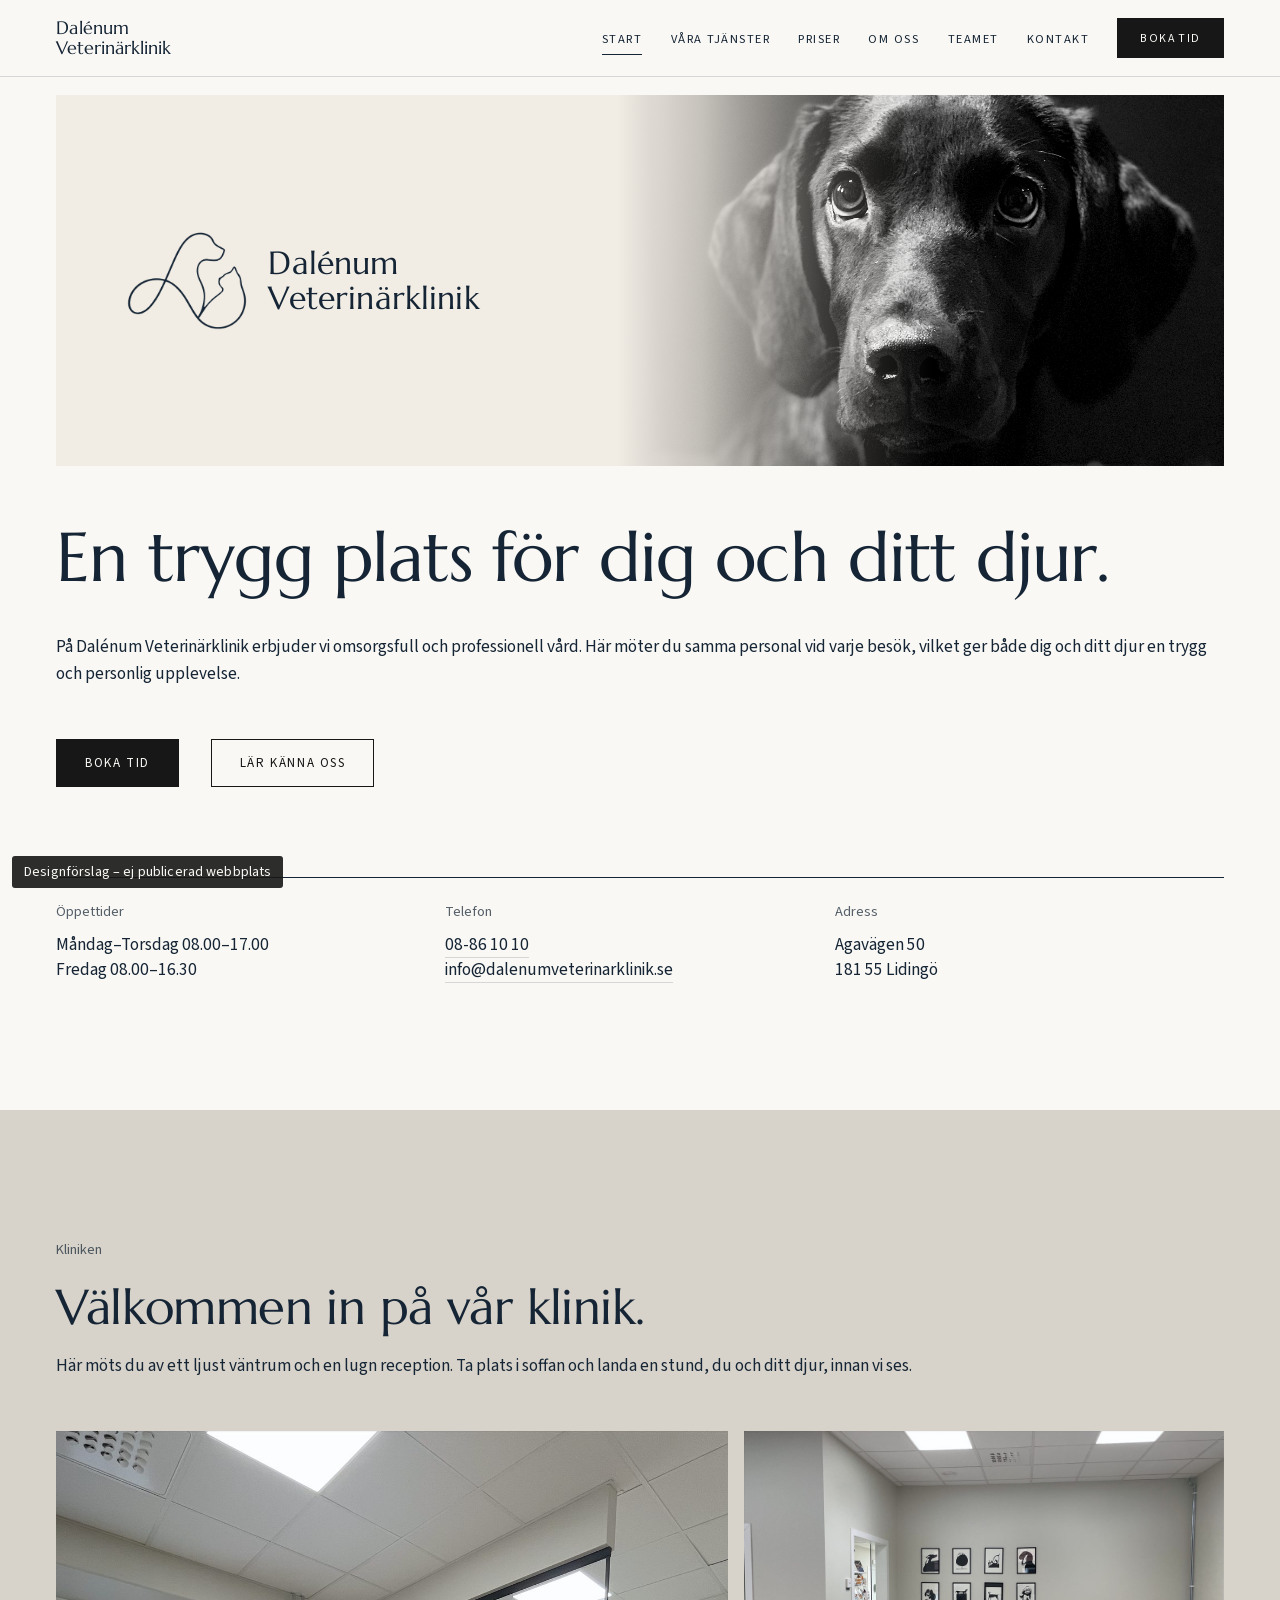
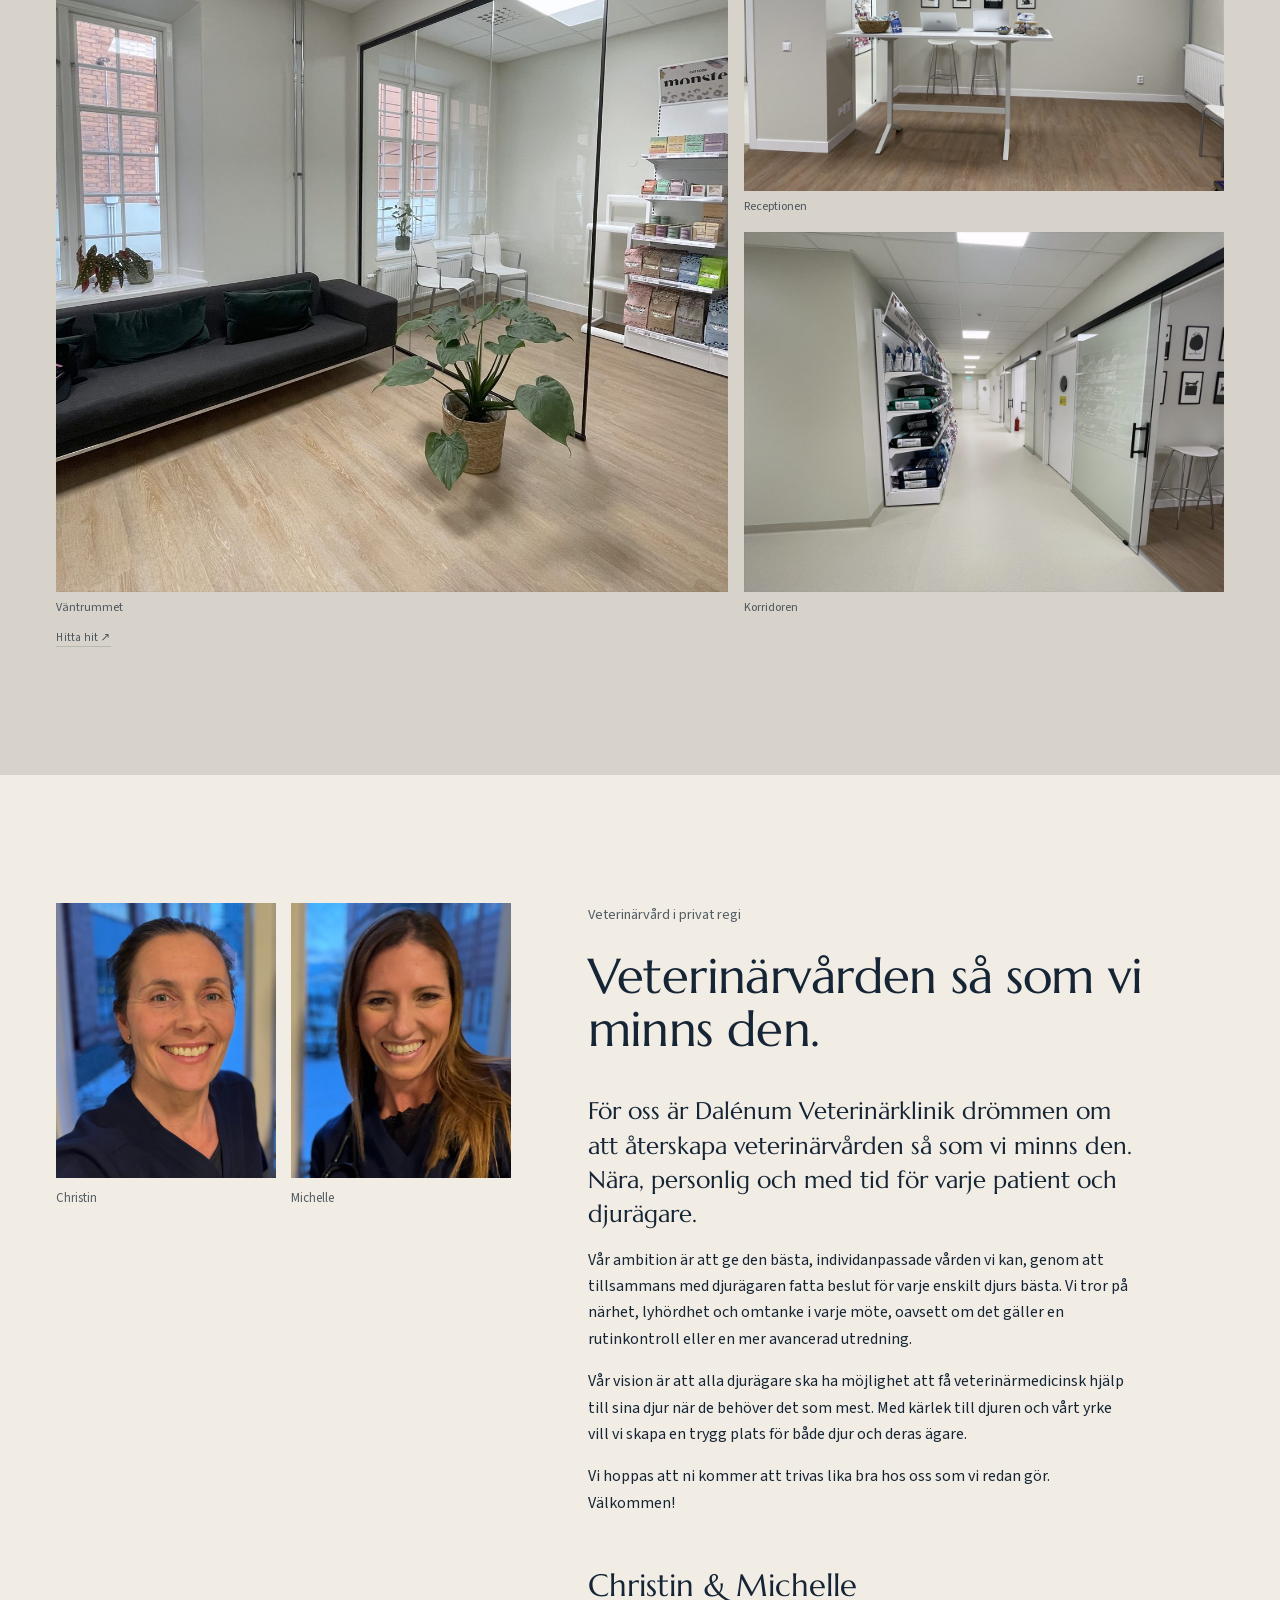
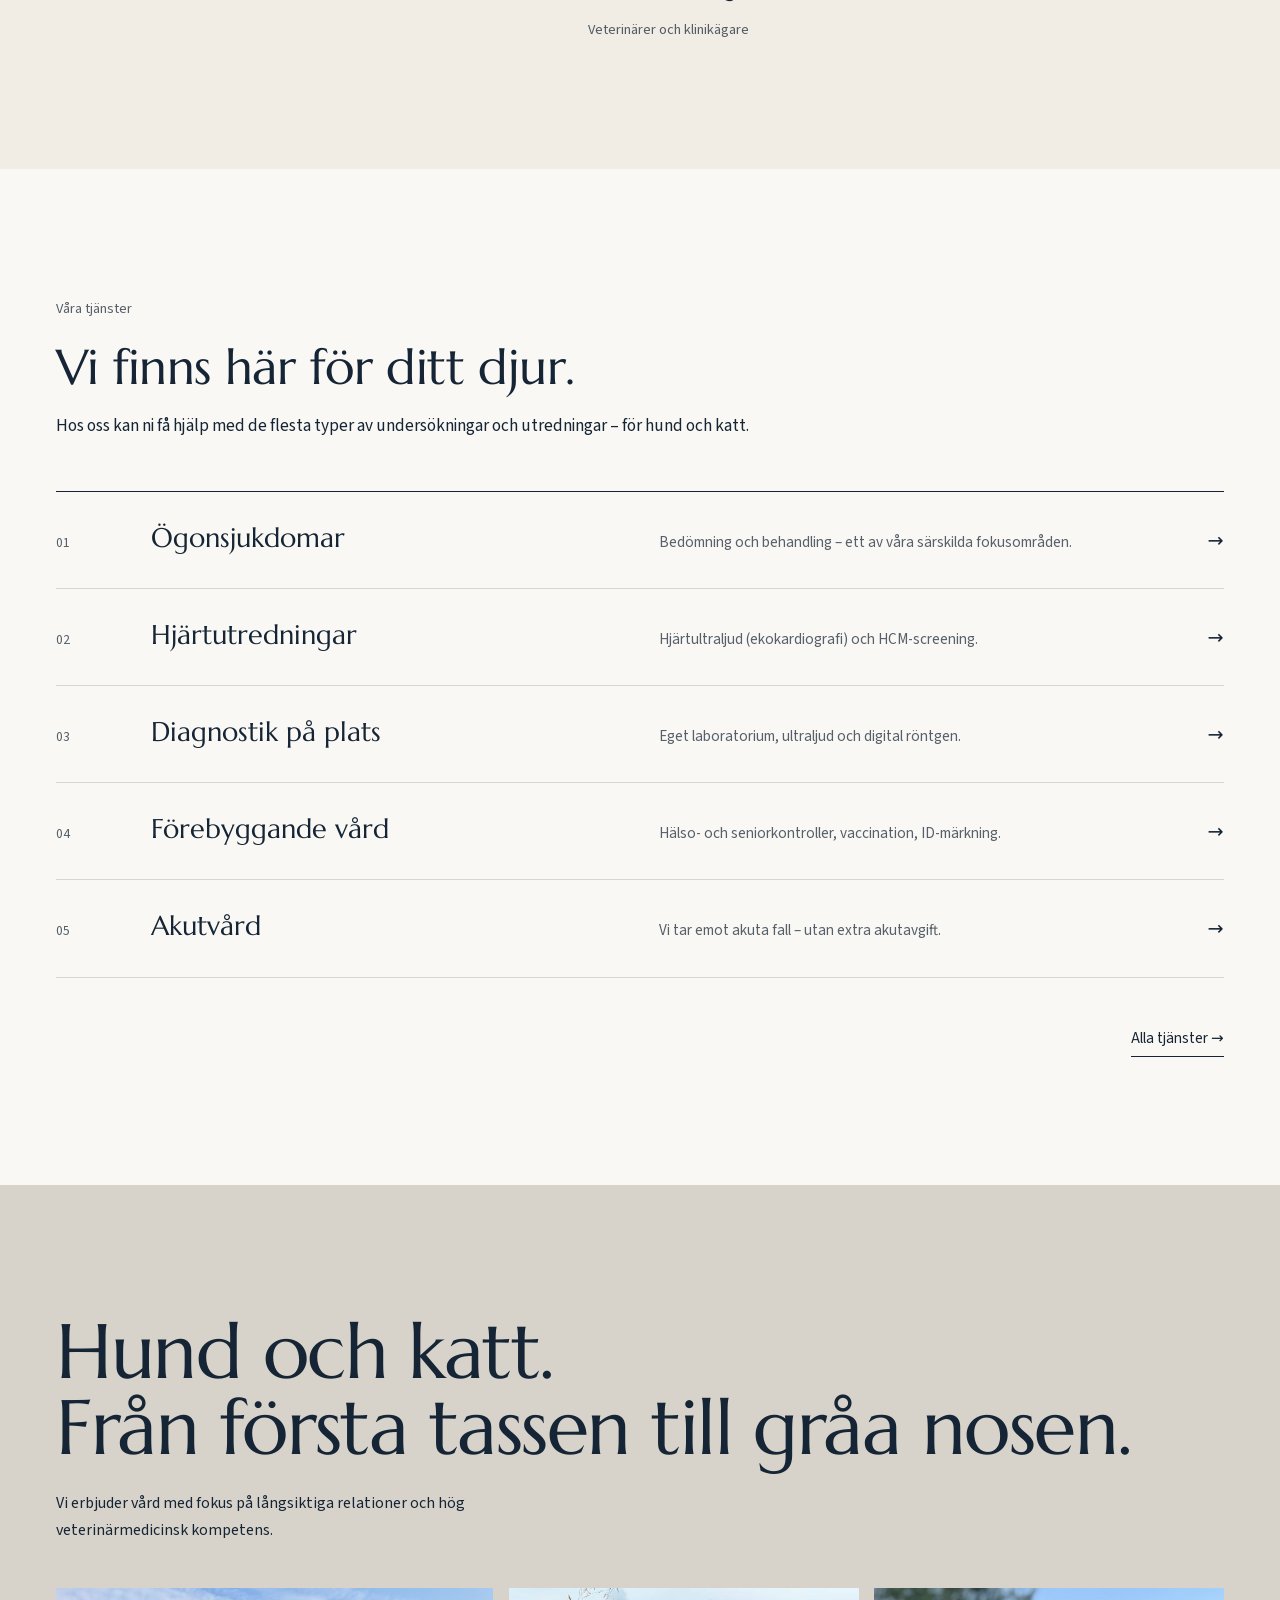
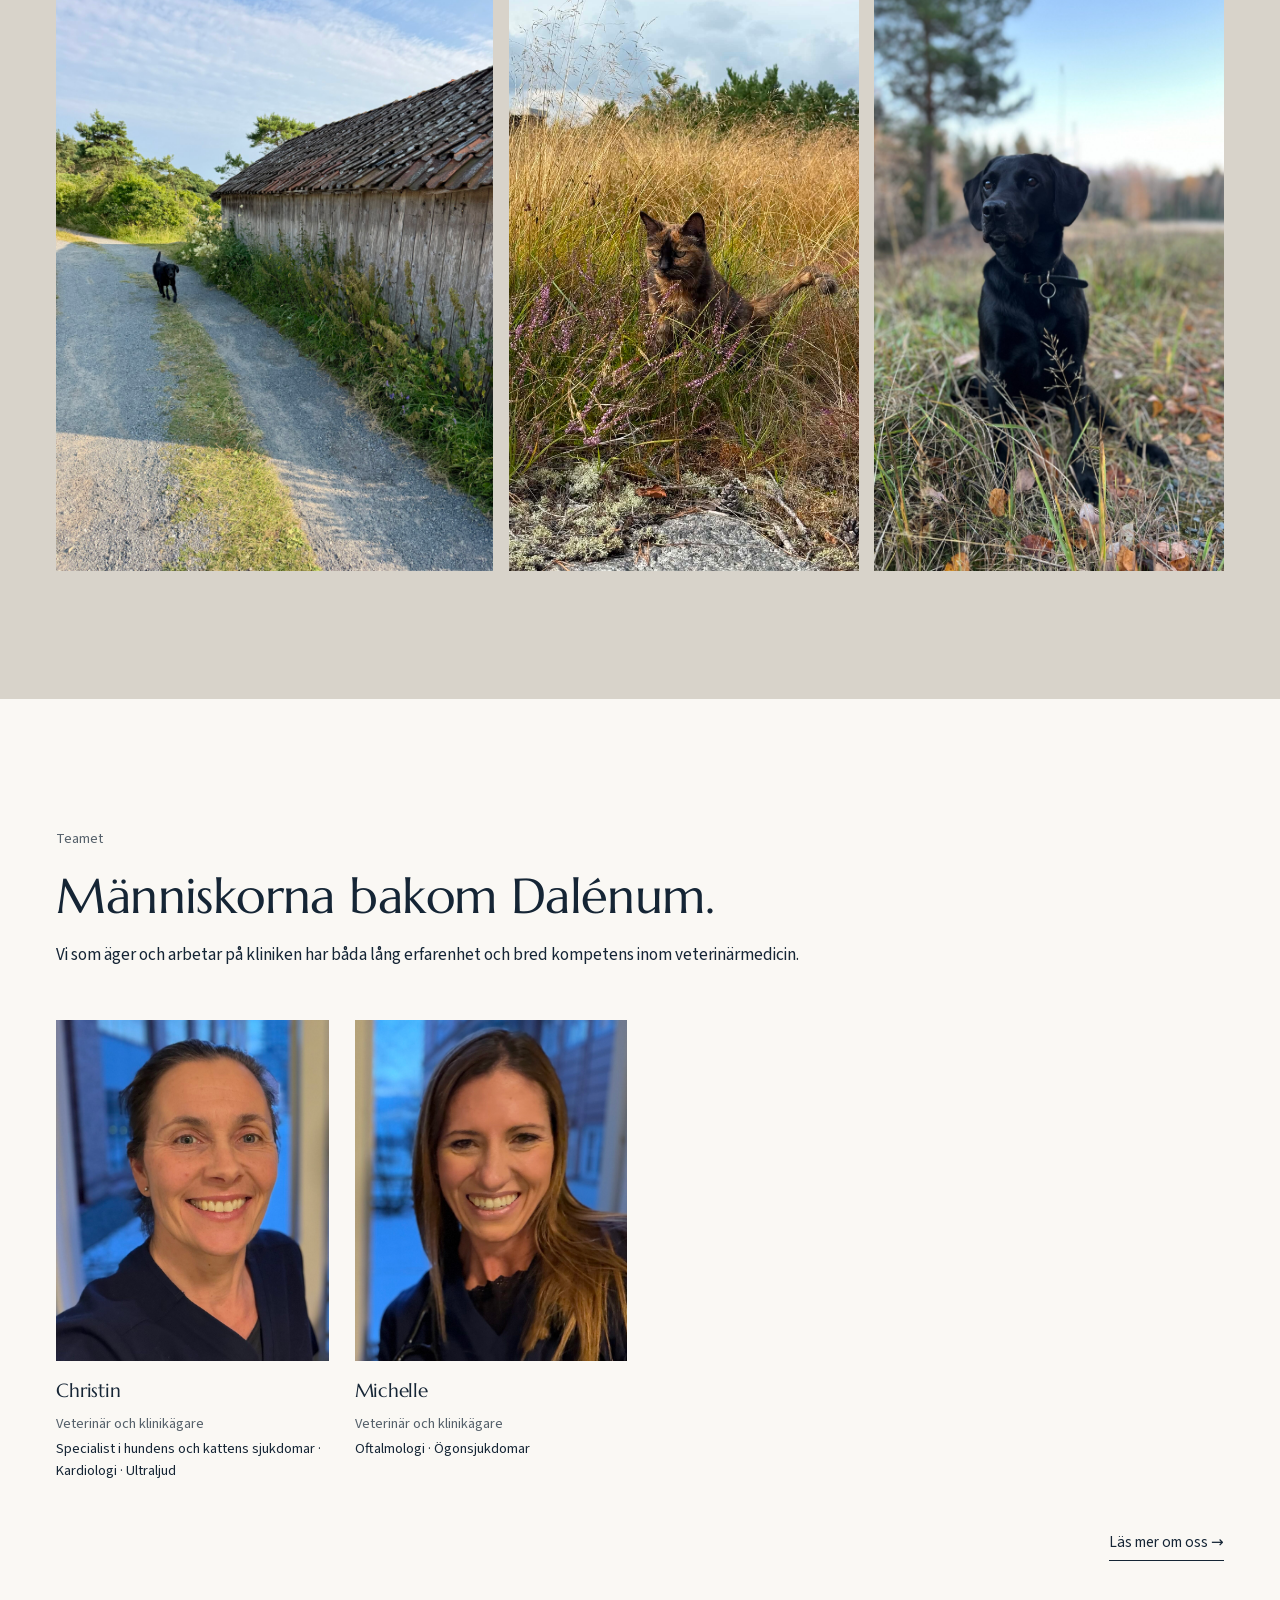
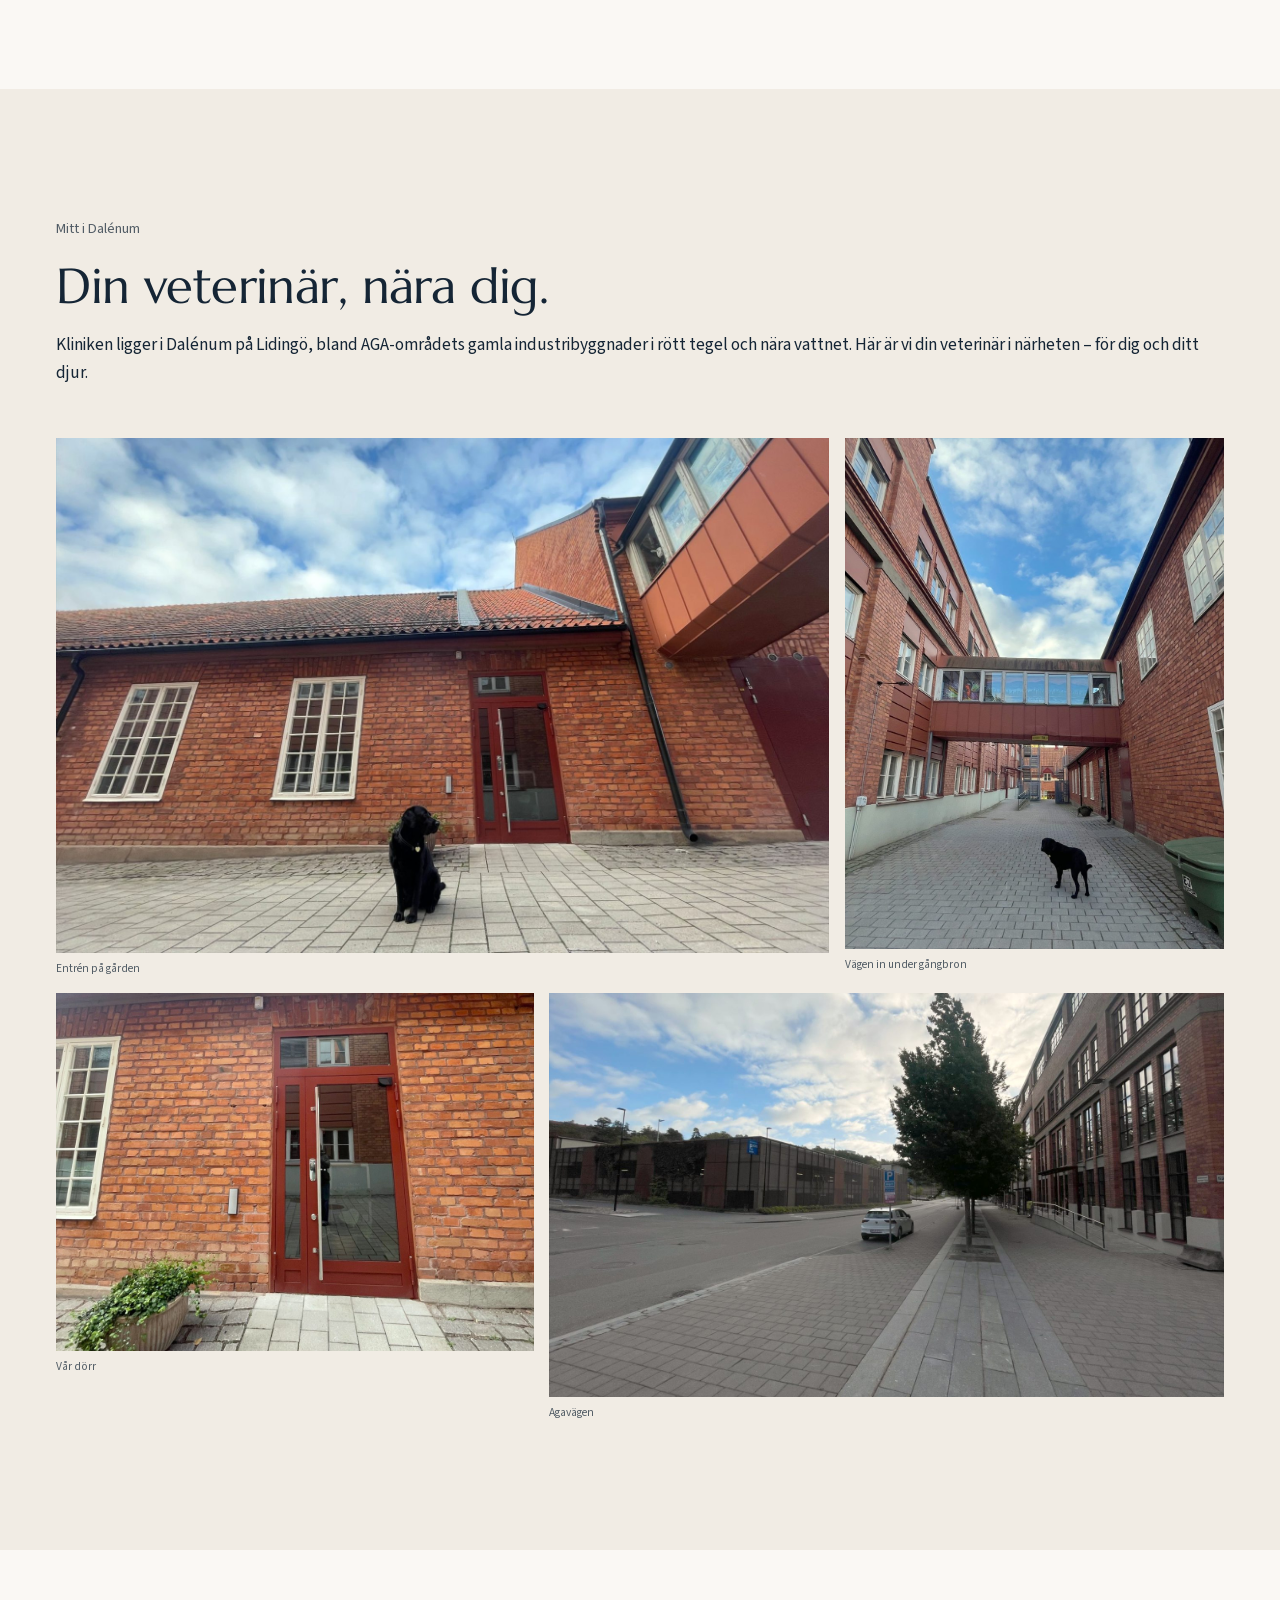
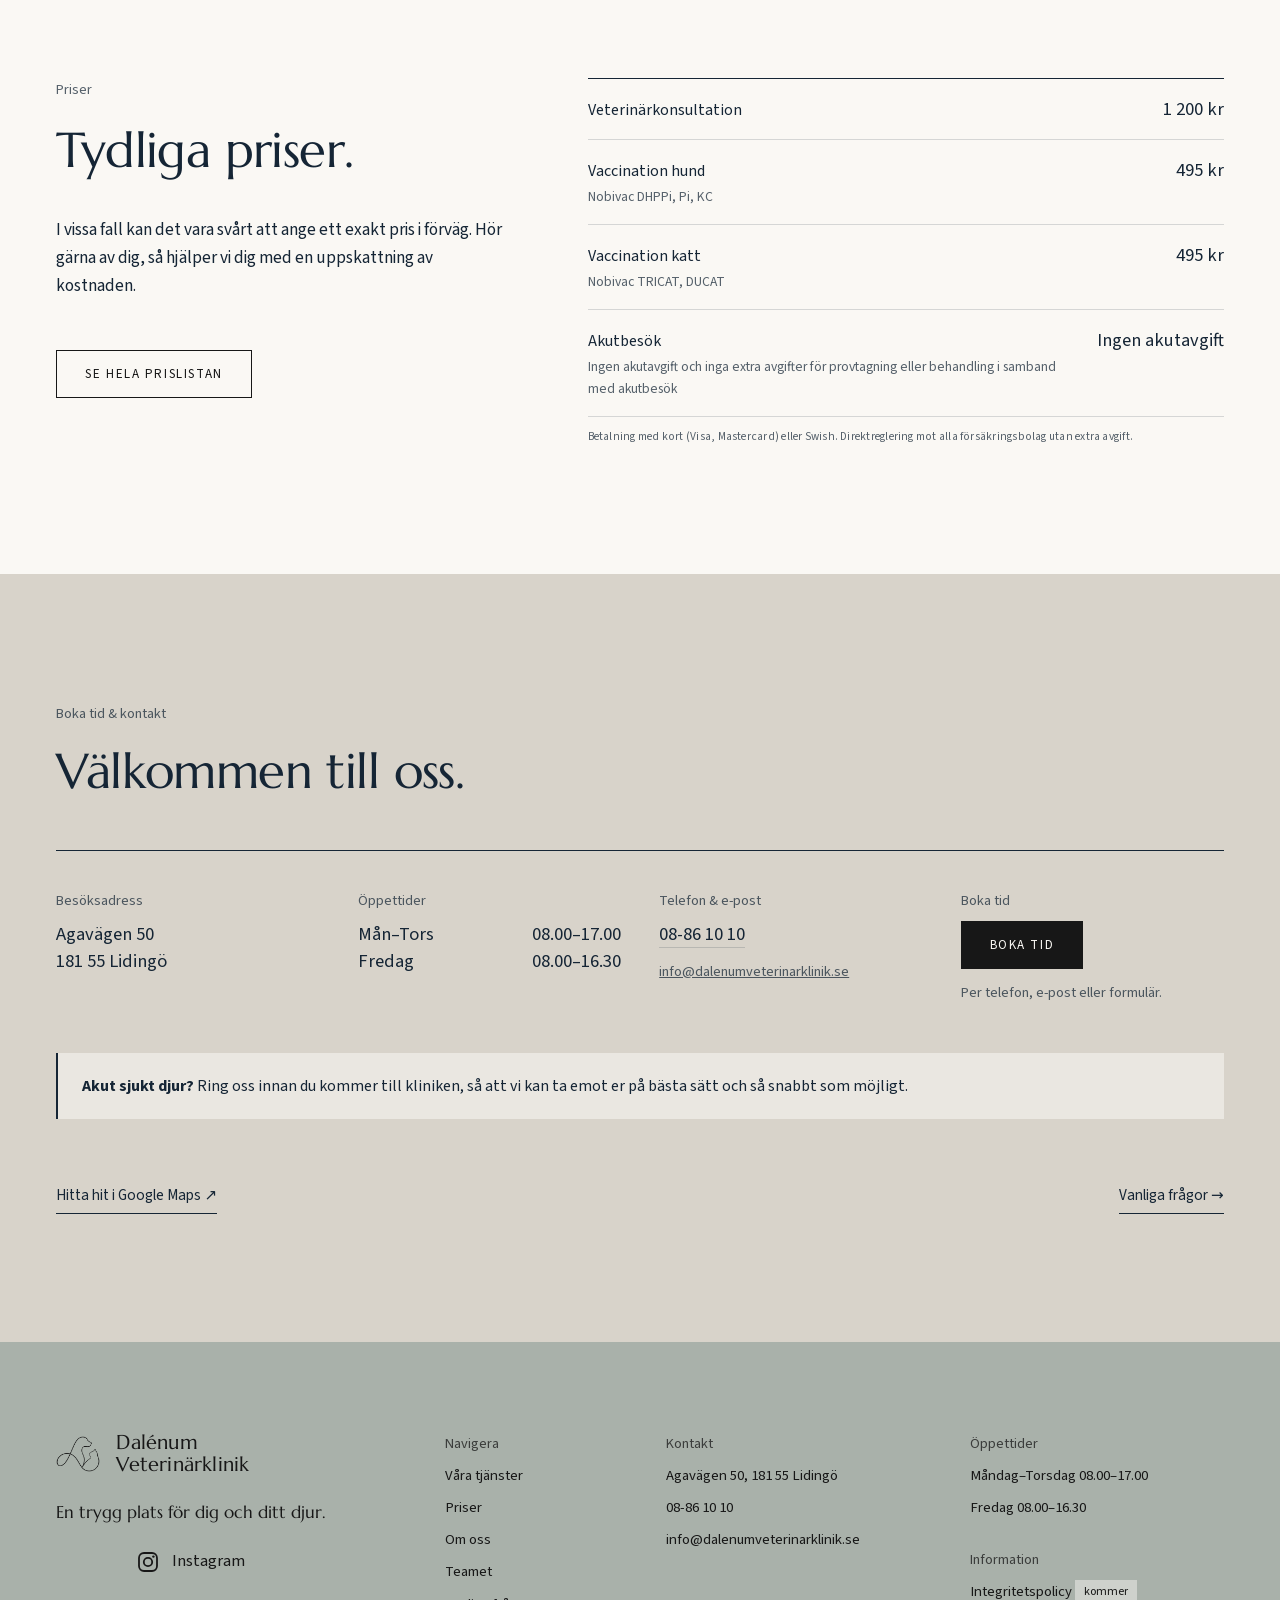
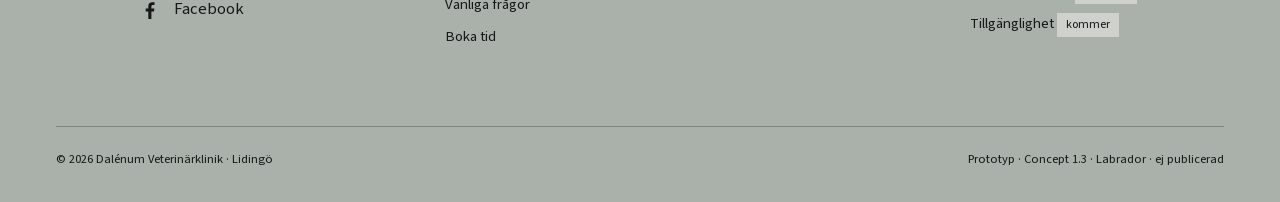
==== index.html @ ee797bd1 "Add files via upload" ====
<!doctype html>
<html lang="sv">
<head>
<meta charset="utf-8">
<meta name="viewport" content="width=device-width, initial-scale=1">
<title>Dalénum Veterinärklinik – Lidingö</title>
<meta name="description" content="Personlig veterinärvård för hund och katt i Dalénum på Lidingö. Samma personal vid varje besök. Boka tid på 08-86 10 10.">
<meta name="robots" content="noindex, nofollow">
<meta name="theme-color" content="#FAF8F4">
<link rel="icon" href="assets/bilder/webbplats/Deloverskrift-kopia.png">
<link rel="stylesheet" href="assets/css/dalenum-tokens.css">
<link rel="stylesheet" href="assets/css/site.css">
</head>
<body>
<style>
.dv-forslag{position:fixed;left:0;bottom:0;z-index:9999;margin:0 0 calc(12px + env(safe-area-inset-bottom,0px)) calc(12px + env(safe-area-inset-left,0px));padding:7px 12px;background:#171717;color:#FAF8F4;font:14px/1.3 'Source Sans 3','Segoe UI',system-ui,sans-serif;letter-spacing:.01em;border-radius:3px;opacity:.9;pointer-events:none}
a[data-forslag-av]{cursor:not-allowed}
</style>
<p class="dv-forslag" role="note">Designförslag – ej publicerad webbplats</p>
<script>
document.addEventListener('click',function(e){var a=e.target.closest&&e.target.closest('a[data-forslag-av]');if(a){e.preventDefault();}});
</script>
<a class="skip" href="#innehall">Hoppa till innehållet</a>

<header class="site-header">
  <div class="wrap">
    <a class="brandmark" href="index.html" aria-label="Dalénum Veterinärklinik – startsida"><b>Dalénum</b><small>Veterinärklinik</small></a>
    <nav class="nav" aria-label="Huvudmeny">
      <ul>
        <li><a href="index.html" aria-current="page">Start</a></li>
        <li><a href="tjanster.html">Våra tjänster</a></li>
        <li><a href="priser.html">Priser</a></li>
        <li><a href="om-oss.html">Om oss</a></li>
        <li><a href="team.html">Teamet</a></li>
        <li><a href="kontakt.html">Kontakt</a></li>
      </ul>
      <a class="btn" href="bokning.html">Boka tid</a>
    </nav>
    <div class="header-actions">
      <a class="btn" href="bokning.html">Boka tid</a>
      <button class="menu-toggle" type="button" aria-expanded="false" aria-controls="mobile-menu">Meny</button>
    </div>
  </div>
</header>
<div class="mobile-menu" id="mobile-menu" hidden>
  <ul>
    <li><a href="index.html" aria-current="page">Start</a></li>
    <li><a href="tjanster.html">Våra tjänster</a></li>
    <li><a href="priser.html">Priser</a></li>
    <li><a href="om-oss.html">Om oss</a></li>
    <li><a href="team.html">Teamet</a></li>
    <li><a href="kontakt.html">Kontakt &amp; hitta hit</a></li>
    <li><a href="faq.html">Vanliga frågor</a></li>
  </ul>
  <div>
    <a class="btn" href="bokning.html" style="width:100%">Boka tid</a>
    <p class="meta"><a href="#" data-forslag-av aria-disabled="true" title="Avstängt i designförslaget">08-86 10 10</a> · Agavägen 50, Lidingö</p>
  </div>
</div>

<main id="innehall">
  <section class="hero-lab" aria-label="Dalénum Veterinärklinik">
    <div class="hero-lab__frame">
      <div class="hero-lab__stage">
        <img class="hero-lab__dog" src="assets/bilder/webbplats/IMG_2534.jpeg" alt="Svartvitt porträtt av en svart labrador som tittar in i kameran" fetchpriority="high">
        <div class="hero-lab__logo lockup" role="img" aria-label="Dalénum Veterinärklinik">
          <img src="assets/logo/web/png/dalenum-symbol-tunn-midnight.png" alt="">
          <span class="wordmark">Dalénum<br>Veterinärklinik</span>
        </div>
      </div>
    </div>
  </section>


  <section class="section" aria-labelledby="valkommen">
    <div class="wrap">
      <div class="welcome-block">
        <p class="eyebrow welcome-label" hidden>Välkommen</p>
        <div>
          <h1 id="valkommen" class="h-xl">En trygg plats för dig och ditt djur.</h1>
          <p class="lead">På Dalénum Veterinärklinik erbjuder vi omsorgsfull och professionell vård. Här möter du samma personal vid varje besök, vilket ger både dig och ditt djur en trygg och personlig upplevelse.</p>
          <div class="actions">
            <a class="btn" href="bokning.html">Boka tid</a>
            <a class="btn btn--ghost" href="om-oss.html">Lär känna oss</a>
          </div>
        </div>
      </div>
      <div class="facts">
        <div><h3>Öppettider</h3><p>Måndag–Torsdag 08.00–17.00<br>Fredag 08.00–16.30</p></div>
        <div><h3>Telefon</h3><p><a href="#" data-forslag-av aria-disabled="true" title="Avstängt i designförslaget">08-86 10 10</a><br><a href="#" data-forslag-av aria-disabled="true" title="Avstängt i designförslaget">info@dalenumveterinarklinik.se</a></p></div>
        <div><h3>Adress</h3><p>Agavägen 50<br>181 55 Lidingö</p></div>
      </div>
    </div>
  </section>

  <section class="section section--stone facade-feature" aria-labelledby="kliniken">
    <div class="wrap">
      <div class="section-head">
        <p class="eyebrow">Kliniken</p>
        <div>
          <h2 id="kliniken" class="h-l">Välkommen in på vår klinik.</h2>
          <p class="lead">Här möts du av ett ljust väntrum och en lugn reception. Ta plats i soffan och landa en stund, du och ditt djur, innan vi ses.</p>
        </div>
      </div>
      <div class="clinic-grid">
        <figure class="c1"><img src="assets/bilder/klinik/webb-2026-10-27/innen-vantrum.jpg" alt="Väntrummet med svart soffa, en stor växt och spröjsade fönster mot gården" loading="lazy"><figcaption>Väntrummet</figcaption></figure>
        <figure class="c2"><img src="assets/bilder/klinik/webb-2026-10-27/innen-reception.jpg" alt="Receptionen med ett vitt högt bord och svartvita djurbilder på väggen" loading="lazy"><figcaption>Receptionen</figcaption></figure>
        <figure class="c3"><img src="assets/bilder/klinik/webb-2026-10-27/innen-korridor.jpg" alt="En ljus korridor med hyllor och glasdörrar" loading="lazy"><figcaption>Korridoren</figcaption></figure>
      </div>
      <p class="credit"><a href="https://www.google.com/maps/search/?api=1&amp;query=Agav%C3%A4gen%2050%2C%20181%2055%20Liding%C3%B6" target="_blank" rel="noopener">Hitta hit ↗</a></p>
    </div>
  </section>

  <section class="section section--sand greeting" aria-labelledby="halsning">
    <div class="wrap">
      <div class="duo">
        <figure><img src="assets/bilder/webbplats/IMG_0149-scaled-e1785272266177.jpg" alt="Christin, veterinär och klinikägare" loading="lazy"><figcaption>Christin</figcaption></figure>
        <figure><img src="assets/bilder/webbplats/IMG_0149-2-e1785272308948.jpg" alt="Michelle, veterinär och klinikägare" loading="lazy"><figcaption>Michelle</figcaption></figure>
      </div>
      <div>
        <p class="eyebrow">Veterinärvård i privat regi</p>
        <h2 id="halsning" class="h-l">Veterinärvården så som vi minns den.</h2>
        <div class="letter">
          <p>För oss är Dalénum Veterinärklinik drömmen om att återskapa veterinärvården så som vi minns den. Nära, personlig och med tid för varje patient och djurägare.</p>
          <p>Vår ambition är att ge den bästa, individanpassade vården vi kan, genom att tillsammans med djurägaren fatta beslut för varje enskilt djurs bästa. Vi tror på närhet, lyhördhet och omtanke i varje möte, oavsett om det gäller en rutinkontroll eller en mer avancerad utredning.</p>
          <p>Vår vision är att alla djurägare ska ha möjlighet att få veterinärmedicinsk hjälp till sina djur när de behöver det som mest. Med kärlek till djuren och vårt yrke vill vi skapa en trygg plats för både djur och deras ägare.</p>
          <p>Vi hoppas att ni kommer att trivas lika bra hos oss som vi redan gör. Välkommen!</p>
        </div>
        <p class="signature">Christin &amp; Michelle<small>Veterinärer och klinikägare</small></p>
      </div>
    </div>
  </section>

  <section class="section" aria-labelledby="tjanster">
    <div class="wrap">
      <div class="section-head">
        <p class="eyebrow">Våra tjänster</p>
        <div>
          <h2 id="tjanster" class="h-l">Vi finns här för ditt djur.</h2>
          <p class="lead">Hos oss kan ni få hjälp med de flesta typer av undersökningar och utredningar – för hund och katt.</p>
        </div>
      </div>
      <ul class="rows">
        <li><a href="tjanster.html#ogon"><span class="no">01</span><span class="name">Ögonsjukdomar</span><span class="desc">Bedömning och behandling – ett av våra särskilda fokusområden.</span><span class="arrow" aria-hidden="true">→</span></a></li>
        <li><a href="tjanster.html#hjarta"><span class="no">02</span><span class="name">Hjärtutredningar</span><span class="desc">Hjärtultraljud (ekokardiografi) och HCM-screening.</span><span class="arrow" aria-hidden="true">→</span></a></li>
        <li><a href="tjanster.html#diagnostik"><span class="no">03</span><span class="name">Diagnostik på plats</span><span class="desc">Eget laboratorium, ultraljud och digital röntgen.</span><span class="arrow" aria-hidden="true">→</span></a></li>
        <li><a href="tjanster.html#forebyggande"><span class="no">04</span><span class="name">Förebyggande vård</span><span class="desc">Hälso- och seniorkontroller, vaccination, ID-märkning.</span><span class="arrow" aria-hidden="true">→</span></a></li>
        <li><a href="tjanster.html#akut"><span class="no">05</span><span class="name">Akutvård</span><span class="desc">Vi tar emot akuta fall – utan extra akutavgift.</span><span class="arrow" aria-hidden="true">→</span></a></li>
      </ul>
      <div class="more"><a class="link-arrow" href="tjanster.html">Alla tjänster →</a></div>
    </div>
  </section>

  <section class="section section--stone animals" aria-labelledby="alla-djur">
    <div class="wrap">
      <div class="head">
        <h2 id="alla-djur">Hund och katt.<br>Från första tassen till gråa nosen.</h2>
        <p>Vi erbjuder vård med fokus på långsiktiga relationer och hög veterinärmedicinsk kompetens.</p>
      </div>
      <div class="trio">
        <figure><img src="assets/bilder/webbplats/IMG_3251-scaled.jpeg" alt="En svart hund på en grusväg längs en gammal lada" loading="lazy"></figure>
        <figure><img src="assets/bilder/webbplats/att.UYw_gelO2ar46iF5zitufKT533vKkXaqHV68guQbzTs.jpg" alt="En sköldpaddsfärgad katt i högt sommargräs" loading="lazy"></figure>
        <figure><img src="assets/bilder/webbplats/IMG_4651-scaled.jpeg" alt="En svart labrador ligger i gr&auml;set i en skogsgl&auml;nta" loading="lazy"></figure>
      </div>
    </div>
  </section>

  <section class="section" aria-labelledby="teamet">
    <div class="wrap">
      <div class="section-head">
        <p class="eyebrow">Teamet</p>
        <div>
          <h2 id="teamet" class="h-l">Människorna bakom Dalénum.</h2>
          <p class="lead">Vi som äger och arbetar på kliniken har båda lång erfarenhet och bred kompetens inom veterinärmedicin.</p>
        </div>
      </div>
      <div class="people people--small">
        <figure class="person">
          <img src="assets/bilder/webbplats/IMG_0149-scaled-e1785272266177.jpg" alt="Porträtt av Christin" loading="lazy">
          <h3>Christin</h3>
          <p class="role">Veterinär och klinikägare</p>
          <p class="tags">Specialist i hundens och kattens sjukdomar · Kardiologi · Ultraljud</p>
        </figure>
        <figure class="person">
          <img src="assets/bilder/webbplats/IMG_0149-2-e1785272308948.jpg" alt="Porträtt av Michelle" loading="lazy">
          <h3>Michelle</h3>
          <p class="role">Veterinär och klinikägare</p>
          <p class="tags">Oftalmologi · Ögonsjukdomar</p>
        </figure>
      </div>
      <div class="more"><a class="link-arrow" href="team.html">Läs mer om oss →</a></div>
    </div>
  </section>

  <section class="section section--sand" aria-labelledby="omgivning">
    <div class="wrap">
      <div class="section-head">
        <p class="eyebrow">Mitt i Dalénum</p>
        <div>
          <h2 id="omgivning" class="h-l">Din veterinär, nära dig.</h2>
          <p class="lead">Kliniken ligger i Dalénum på Lidingö, bland AGA-områdets gamla industribyggnader i rött tegel och nära vattnet. Här är vi din veterinär i närheten – för dig och ditt djur.</p>
        </div>
      </div>
      <div class="mosaic">
        <figure class="m1"><img src="assets/bilder/klinik/webb-2026-10-27/ute-entre-gard.jpg" alt="Klinikens entré i det röda tegelhuset på gården, en svart labrador sitter framför" loading="lazy"><figcaption>Entrén på gården</figcaption></figure>
        <figure class="m2"><img src="assets/bilder/klinik/webb-2026-10-27/ute-passage.jpg" alt="Gången mellan de röda tegelhusen under gångbron, med en svart labrador" loading="lazy"><figcaption>Vägen in under gångbron</figcaption></figure>
        <figure class="m3"><img src="assets/bilder/klinik/webb-2026-10-27/ute-dorr.jpg" alt="Klinikens röda glasdörr i tegelväggen med en växt i kruka" loading="lazy"><figcaption>Vår dörr</figcaption></figure>
        <figure class="m4"><img src="assets/bilder/klinik/webb-2026-10-27/ute-agavagen.jpg" alt="Agavägen med AGA-områdets röda tegelbyggnader och ett träd längs trottoaren" loading="lazy"><figcaption>Agavägen</figcaption></figure>
      </div>
    </div>
  </section>

  <section class="section price-teaser" aria-labelledby="priser">
    <div class="wrap">
      <div>
        <p class="eyebrow">Priser</p>
        <h2 id="priser" class="h-l" style="margin-top:24px">Tydliga priser.</h2>
        <p class="lead">I vissa fall kan det vara svårt att ange ett exakt pris i förväg. Hör gärna av dig, så hjälper vi dig med en uppskattning av kostnaden.</p>
        <div class="actions"><a class="btn btn--ghost" href="priser.html">Se hela prislistan</a></div>
      </div>
      <div>
        <ul class="price-list">
          <li><span class="item">Veterinärkonsultation</span><span class="price">1&nbsp;200 kr</span></li>
          <li><span class="item">Vaccination hund<small>Nobivac DHPPi, Pi, KC</small></span><span class="price">495 kr</span></li>
          <li><span class="item">Vaccination katt<small>Nobivac TRICAT, DUCAT</small></span><span class="price">495 kr</span></li>
          <li><span class="item">Akutbesök<small>Ingen akutavgift och inga extra avgifter för provtagning eller behandling i samband med akutbesök</small></span><span class="price">Ingen akutavgift</span></li>
        </ul>
        <p class="credit">Betalning med kort (Visa, Mastercard) eller Swish. Direktreglering mot alla försäkringsbolag utan extra avgift.</p>
      </div>
    </div>
  </section>

  <section class="section section--stone" id="kontakt" aria-labelledby="besok">
    <div class="wrap">
      <div class="section-head">
        <p class="eyebrow">Boka tid &amp; kontakt</p>
        <h2 id="besok" class="h-l">Välkommen till oss.</h2>
      </div>
      <div class="contact-grid">
        <div><h3>Besöksadress</h3><p class="val">Agavägen 50<br>181 55 Lidingö</p></div>
        <div><h3>Öppettider</h3><ul class="hours val"><li><span>Mån–Tors</span><span>08.00–17.00</span></li><li><span>Fredag</span><span>08.00–16.30</span></li></ul></div>
        <div><h3>Telefon &amp; e-post</h3><p class="val"><a href="#" data-forslag-av aria-disabled="true" title="Avstängt i designförslaget">08-86 10 10</a></p><p class="small"><a href="#" data-forslag-av aria-disabled="true" title="Avstängt i designförslaget">info@dalenumveterinarklinik.se</a></p></div>
        <div><h3>Boka tid</h3><a class="btn" href="bokning.html">Boka tid</a><p class="small">Per telefon, e-post eller formulär.</p></div>
      </div>
      <p class="emergency"><strong>Akut sjukt djur?</strong> Ring oss innan du kommer till kliniken, så att vi kan ta emot er på bästa sätt och så snabbt som möjligt.</p>
      <div class="contact-foot">
        <a class="link-arrow" href="https://www.google.com/maps/search/?api=1&amp;query=Agav%C3%A4gen%2050%2C%20181%2055%20Liding%C3%B6" target="_blank" rel="noopener">Hitta hit i Google Maps ↗</a>
        <a class="link-arrow" href="faq.html">Vanliga frågor →</a>
      </div>
    </div>
  </section>

</main>

<footer class="site-footer">
  <div class="wrap">
    <div class="footer-top">
      <div>
        <div class="footer-brand">
          <img src="assets/logo/web/png/dalenum-symbol-tunn-charcoal.png" alt="" width="40">
          <div><b>Dalénum</b><small>Veterinärklinik</small></div>
        </div>
        <div class="footer-claim-block">
        <p class="footer-claim">En trygg plats för dig och ditt djur.</p>
        <ul class="social-list">
          <li><a class="social" href="https://www.instagram.com/dalenumveterinarklinik/" target="_blank" rel="noopener"><svg aria-hidden="true" viewBox="0 0 24 24" width="24" height="24"><rect x="3" y="3" width="18" height="18" rx="5" fill="none" stroke="currentColor" stroke-width="1.8"/><circle cx="12" cy="12" r="4.2" fill="none" stroke="currentColor" stroke-width="1.8"/><circle cx="17.4" cy="6.6" r="1.2" fill="currentColor"/></svg>Instagram</a></li>
          <li><a class="social" href="https://www.facebook.com/p/Dal%C3%A9num-Veterin%C3%A4rklinik-61583738001344/" target="_blank" rel="noopener"><svg aria-hidden="true" viewBox="0 0 24 24" width="24" height="24"><path fill="currentColor" d="M13.4 21v-7.6h2.6l.4-3h-3V8.5c0-.9.3-1.5 1.5-1.5h1.6V4.3c-.3 0-1.2-.1-2.3-.1-2.3 0-3.9 1.4-3.9 4v2.2H7.7v3h2.6V21h3.1z"/></svg>Facebook</a></li>
        </ul>
        </div>
      </div>
      <div>
        <h3>Navigera</h3>
        <ul>
          <li><a href="tjanster.html">Våra tjänster</a></li>
          <li><a href="priser.html">Priser</a></li>
          <li><a href="om-oss.html">Om oss</a></li>
          <li><a href="team.html">Teamet</a></li>
          <li><a href="faq.html">Vanliga frågor</a></li>
          <li><a href="bokning.html">Boka tid</a></li>
        </ul>
      </div>
      <div>
        <h3>Kontakt</h3>
        <ul>
          <li>Agavägen 50, 181 55 Lidingö</li>
          <li><a href="#" data-forslag-av aria-disabled="true" title="Avstängt i designförslaget">08-86 10 10</a></li>
          <li><a href="#" data-forslag-av aria-disabled="true" title="Avstängt i designförslaget">info@dalenumveterinarklinik.se</a></li>
        </ul>
      </div>
      <div>
        <h3>Öppettider</h3>
        <ul>
          <li>Måndag–Torsdag 08.00–17.00</li>
          <li>Fredag 08.00–16.30</li>
        </ul>
        <h3 style="margin-top:28px">Information</h3>
        <ul>
          <li>Integritetspolicy <span class="ph">kommer</span></li>
          <li>Tillgänglighet <span class="ph">kommer</span></li>
        </ul>
      </div>
    </div>
    <div class="footer-bottom">
      <span>© 2026 Dalénum Veterinärklinik · Lidingö</span>
      <span>Prototyp · Concept 1.3 · Labrador · ej publicerad</span>
    </div>
  </div>
</footer>

<script src="assets/js/site.js"></script>
</body>
</html>
---- assets/css/dalenum-tokens.css ----
:root {
  --dalenum-color-midnight-blue: #152535;   
  --dalenum-color-ivory: #FAF8F4;           
  --dalenum-color-stone: #D8D3CA;           
  --dalenum-color-sage-grey: #8E9991;       
  --dalenum-color-charcoal: #171717;        
  --dalenum-color-midnight-blue-rgb: 21, 37, 53;
  --dalenum-color-ivory-rgb: 250, 248, 244;
  --dalenum-color-stone-rgb: 216, 211, 202;
  --dalenum-color-sage-grey-rgb: 142, 153, 145;
  --dalenum-color-charcoal-rgb: 23, 23, 23;
  --dalenum-font-heading: Georgia, "Times New Roman", serif;
  --dalenum-font-weight-regular: 400;
}
---- assets/css/site.css ----
@font-face { font-family: 'Marcellus'; font-style: normal; font-weight: 400; font-display: swap; src: url(../fonts/marcellus-latin-ext-400-normal.woff2) format('woff2'); unicode-range: U+0100-02BA,U+02BD-02C5,U+02C7-02CC,U+02CE-02D7,U+02DD-02FF,U+0304,U+0308,U+0329,U+1D00-1DBF,U+1E00-1E9F,U+1EF2-1EFF,U+2020,U+20A0-20AB,U+20AD-20C0,U+2113,U+2C60-2C7F,U+A720-A7FF; }
@font-face { font-family: 'Marcellus'; font-style: normal; font-weight: 400; font-display: swap; src: url(../fonts/marcellus-latin-400-normal.woff2) format('woff2'); unicode-range: U+0000-00FF,U+0131,U+0152-0153,U+02BB-02BC,U+02C6,U+02DA,U+02DC,U+0304,U+0308,U+0329,U+2000-206F,U+20AC,U+2122,U+2191,U+2193,U+2212,U+2215,U+FEFF,U+FFFD; }

@font-face { font-family: 'Source Sans 3'; font-style: normal; font-weight: 400; font-display: swap; src: url(../fonts/source-sans-3-latin-ext-400-normal.woff2) format('woff2'); unicode-range: U+0100-02AF,U+0304,U+0308,U+0329,U+1E00-1E9F,U+1EF2-1EFF,U+2020,U+20A0-20AB,U+20AD-20CF,U+2113,U+2C60-2C7F,U+A720-A7FF; }
@font-face { font-family: 'Source Sans 3'; font-style: normal; font-weight: 400; font-display: swap; src: url(../fonts/source-sans-3-latin-400-normal.woff2) format('woff2'); unicode-range: U+0000-00FF,U+0131,U+0152-0153,U+02BB-02BC,U+02C6,U+02DA,U+02DC,U+0304,U+0308,U+0329,U+2000-206F,U+2074,U+20AC,U+2122,U+2191,U+2193,U+2212,U+2215,U+FEFF,U+FFFD; }
@font-face { font-family: 'Source Sans 3'; font-style: normal; font-weight: 600; font-display: swap; src: url(../fonts/source-sans-3-latin-ext-600-normal.woff2) format('woff2'); unicode-range: U+0100-02AF,U+0304,U+0308,U+0329,U+1E00-1E9F,U+1EF2-1EFF,U+2020,U+20A0-20AB,U+20AD-20CF,U+2113,U+2C60-2C7F,U+A720-A7FF; }
@font-face { font-family: 'Source Sans 3'; font-style: normal; font-weight: 600; font-display: swap; src: url(../fonts/source-sans-3-latin-600-normal.woff2) format('woff2'); unicode-range: U+0000-00FF,U+0131,U+0152-0153,U+02BB-02BC,U+02C6,U+02DA,U+02DC,U+0304,U+0308,U+0329,U+2000-206F,U+2074,U+20AC,U+2122,U+2191,U+2193,U+2212,U+2215,U+FEFF,U+FFFD; }
@font-face { font-family: 'Source Sans 3'; font-style: normal; font-weight: 700; font-display: swap; src: url(../fonts/source-sans-3-latin-ext-700-normal.woff2) format('woff2'); unicode-range: U+0100-02AF,U+0304,U+0308,U+0329,U+1E00-1E9F,U+1EF2-1EFF,U+2020,U+20A0-20AB,U+20AD-20CF,U+2113,U+2C60-2C7F,U+A720-A7FF; }
@font-face { font-family: 'Source Sans 3'; font-style: normal; font-weight: 700; font-display: swap; src: url(../fonts/source-sans-3-latin-700-normal.woff2) format('woff2'); unicode-range: U+0000-00FF,U+0131,U+0152-0153,U+02BB-02BC,U+02C6,U+02DA,U+02DC,U+0304,U+0308,U+0329,U+2000-206F,U+2074,U+20AC,U+2122,U+2191,U+2193,U+2212,U+2215,U+FEFF,U+FFFD; }

:root {
  --wordmark: 'Marcellus', var(--dalenum-font-heading);
  --ink: var(--dalenum-color-midnight-blue);
  --paper: var(--dalenum-color-ivory);
  --stone: var(--dalenum-color-stone);
  --charcoal: var(--dalenum-color-charcoal);
  --ink-rgb: var(--dalenum-color-midnight-blue-rgb);
  --paper-rgb: var(--dalenum-color-ivory-rgb);
  --stone-rgb: var(--dalenum-color-stone-rgb);
  --sand: #F1ECE4;            

  --serif: var(--wordmark); 
  --sans: 'Source Sans 3', 'Segoe UI', system-ui, sans-serif; 

  --side: clamp(20px, 4.4vw, 72px);
  --max: 1520px;
  --section: clamp(80px, 10vw, 160px);
  --line: rgba(var(--ink-rgb), 0.16);
  --muted: rgba(var(--ink-rgb), 0.72);
  --header-h: 76px;
}

*, *::before, *::after { box-sizing: border-box; }
[hidden] { display: none !important; }
html { -webkit-text-size-adjust: 100%; scroll-padding-top: calc(var(--header-h) + 16px); }
body {
  margin: 0; background: var(--paper); color: var(--ink);
  font-family: var(--sans); font-size: clamp(16px, 1.05vw, 18px); line-height: 1.65;
  -webkit-font-smoothing: antialiased; text-rendering: optimizeLegibility;
}
img { display: block; max-width: 100%; height: auto; }
a { color: inherit; }
h1, h2, h3 { font-family: var(--serif); font-weight: var(--dalenum-font-weight-regular); margin: 0; letter-spacing: -0.012em; }
p { margin: 0; }
p + p { margin-top: 1em; }
:focus-visible { outline: 2px solid currentColor; outline-offset: 4px; }

.skip { position: absolute; left: var(--side); top: -100px; z-index: 100; background: var(--ink); color: var(--paper); padding: 10px 16px; text-decoration: none; }
.skip:focus { top: 12px; }
.wrap { width: 100%; max-width: var(--max); margin: 0 auto; padding: 0 var(--side); }
.nowrap { white-space: nowrap; }

.eyebrow { font-family: var(--sans); font-size: 0.72rem; letter-spacing: 0.2em; text-transform: uppercase; color: var(--muted); }
.eyebrow::before { content: ""; display: inline-block; width: 28px; height: 1px; background: currentColor; vertical-align: middle; margin-right: 14px; opacity: 0.6; }


.ph { display: inline-block; font-family: var(--sans); font-size: 0.66rem; letter-spacing: 0.14em; text-transform: uppercase; color: var(--ink); background: rgba(var(--stone-rgb), 0.9); padding: 4px 9px 3px; line-height: 1.4; vertical-align: middle; }
.credit { font-size: 0.72rem; color: var(--muted); margin-top: 10px; letter-spacing: 0.02em; }
.credit a { text-decoration: none; border-bottom: 1px solid var(--line); }


.btn {
  display: inline-flex; align-items: center; justify-content: center; gap: 12px;
  font-family: var(--sans); font-size: 0.82rem; letter-spacing: 0.12em; text-transform: uppercase; text-decoration: none; line-height: 1;
  padding: 17px 28px 16px; border: 1px solid var(--ink); background: var(--ink); color: var(--paper);
  transition: background-color .25s ease, color .25s ease;
}
.btn:hover { background: transparent; color: var(--ink); }
.btn--ghost { background: transparent; color: var(--ink); }
.btn--ghost:hover { background: var(--ink); color: var(--paper); }

.btn { background: var(--charcoal); border-color: var(--charcoal); }
.btn:hover { color: var(--charcoal); }
.btn--ghost { background: transparent; color: var(--charcoal); border-color: var(--charcoal); }
.btn--ghost:hover { background: var(--charcoal); color: var(--paper); }
.mosaic .m2.map a { display: block; height: calc(100% - 28px); }
.mosaic .m2.map img { height: 100%; object-position: 50% 50%; }
@media (max-width: 900px) { .mosaic .m2.map a { height: auto; } .mosaic .m2.map img { height: auto; aspect-ratio: 4 / 3; } }
.btn[href="bokning.html"] { background: var(--charcoal); border-color: var(--charcoal); color: var(--paper); }
.btn[href="bokning.html"]:hover { background: transparent; color: var(--charcoal); }
.btn:focus-visible { outline: 2px solid var(--charcoal); outline-offset: 3px; }
.link-arrow { font-size: 0.82rem; letter-spacing: 0.12em; text-transform: uppercase; text-decoration: none; border-bottom: 1px solid currentColor; padding-bottom: 5px; }
.actions { display: flex; flex-wrap: wrap; align-items: center; gap: 20px 32px; margin-top: clamp(32px, 4vw, 52px); }
.more { margin-top: clamp(32px, 4vw, 48px); display: flex; justify-content: flex-end; }


.site-header { position: sticky; top: 0; z-index: 50; background: var(--paper); border-bottom: 1px solid var(--line); }
.site-header .wrap { display: flex; align-items: center; justify-content: space-between; height: var(--header-h); gap: 24px; }
.brandmark { text-decoration: none; display: flex; flex-direction: column; line-height: 1; }
.brandmark b { font-family: var(--serif); font-weight: 400; font-size: 1.22rem; letter-spacing: 0.01em; }

.brandmark b, .brandmark small { font-family: var(--wordmark); font-weight: 400; font-size: 1.12rem; line-height: 1.12; letter-spacing: 0.01em; text-transform: none; margin: 0; color: var(--ink); }

.hero-lab__logo.lockup { display: flex; align-items: center; gap: clamp(14px, 1.6vw, 26px); width: auto; }
.lockup img { width: clamp(96px, 9.5vw, 158px); height: auto; flex: none; }
.lockup .wordmark { font-family: var(--wordmark); font-size: clamp(1.5rem, 2.5vw, 2.5rem); line-height: 1.1; color: var(--ink); letter-spacing: 0.005em; }
.nav { display: flex; align-items: center; gap: clamp(20px, 2.2vw, 40px); }
.nav ul { list-style: none; margin: 0; padding: 0; display: flex; gap: clamp(18px, 2.2vw, 38px); }
.nav a:not(.btn) { font-size: 0.78rem; letter-spacing: 0.12em; text-transform: uppercase; text-decoration: none; padding: 6px 0; border-bottom: 1px solid transparent; transition: border-color .2s ease; }
.nav a:not(.btn):hover, .nav a[aria-current="page"] { border-bottom-color: currentColor; }
.nav .btn { padding: 14px 22px 13px; font-size: 0.74rem; }
.menu-toggle { display: none; background: none; border: 0; color: var(--ink); cursor: pointer; font: inherit; font-size: 0.74rem; letter-spacing: 0.16em; text-transform: uppercase; padding: 12px 4px; }
.header-actions { display: none; }
.mobile-menu { position: fixed; inset: var(--header-h) 0 0 0; z-index: 49; background: var(--paper); padding: 32px var(--side) 48px; display: flex; flex-direction: column; justify-content: space-between; overflow-y: auto; }
.mobile-menu ul { list-style: none; margin: 0; padding: 0; }
.mobile-menu li { border-bottom: 1px solid var(--line); }
.mobile-menu li a { display: block; font-family: var(--serif); font-size: 1.8rem; text-decoration: none; padding: 13px 0; }
.mobile-menu .meta { font-size: 0.9rem; color: var(--muted); margin-top: 32px; }


.hero figure { margin: 0; }
.hero--framed .hero-frame { max-width: var(--max); margin: 0 auto; padding: clamp(12px, 1.4vw, 24px) var(--side) 0; }
.hero--bleed .hero-frame { padding: 0; }
.hero img { width: 100%; height: auto; }

.hero--flat img { height: min(clamp(300px, 29vw, 430px), calc((100vw - 2 * var(--side)) * 0.6)); object-fit: cover; object-position: 50% 74%; }

.hero-lab--color .hero-lab__dog { filter: none; object-position: 55% 60%; }
.hero + .section, .hero-lab + .section { padding-top: clamp(40px, 4.4vw, 64px); }


.hero-lab__frame { max-width: var(--max); margin: 0 auto; padding: clamp(12px, 1.4vw, 24px) var(--side) 0; }
.hero-lab__stage { position: relative; height: clamp(340px, 29vw, 430px); background: var(--sand); overflow: hidden; }
.hero-lab__dog { position: absolute; top: 0; right: 0; width: 52%; height: 100%; object-fit: cover; object-position: 50% 20%; filter: grayscale(1) contrast(1.06) brightness(1.02); }
.hero-lab__stage::after { content: ""; position: absolute; inset: 0 0 0 48%; pointer-events: none;
  background: linear-gradient(90deg, var(--sand) 0%, rgba(241, 236, 228, 0.78) 14%, rgba(241, 236, 228, 0.25) 34%, rgba(241, 236, 228, 0) 52%); }
.hero-lab__logo { position: absolute; z-index: 1; left: clamp(28px, 6%, 110px); top: 50%; transform: translateY(-50%); width: clamp(240px, 25vw, 420px); height: auto; }


.clinic-grid { display: grid; grid-template-columns: 7fr 5fr; grid-template-rows: 1fr 1fr; gap: clamp(10px, 1.2vw, 18px); }
.clinic-grid figure { margin: 0; position: relative; }
.clinic-grid img { width: 100%; height: 100%; object-fit: cover; display: block; }
.clinic-grid .c1 { grid-row: 1 / 3; } .clinic-grid .c1 img { aspect-ratio: 4 / 3.4; }
.clinic-grid figcaption { font-size: 0.75rem; color: var(--muted); margin-top: 6px; }
.clinic-grid .c2, .clinic-grid .c3 { display: flex; flex-direction: column; } .clinic-grid .c2 img, .clinic-grid .c3 img { flex: 1; min-height: 0; }
@media (max-width: 900px) { .clinic-grid { grid-template-columns: 1fr 1fr; grid-template-rows: auto; } .clinic-grid .c1 { grid-column: 1 / -1; grid-row: auto; } .clinic-grid .c2 img, .clinic-grid .c3 img { aspect-ratio: 4 / 3; } }

.people--small { grid-template-columns: repeat(4, minmax(0, 1fr)); gap: clamp(16px, 2vw, 32px); }
.people--small .person h3 { font-size: clamp(1.2rem, 1.5vw, 1.45rem); margin-top: 14px; }
.people--small .person .tags { font-size: 0.95rem; }
@media (max-width: 620px) { .people--small { grid-template-columns: 1fr 1fr; } }


.facade-img { margin: 0; }
.facade-img img { width: 100%; height: auto; }
.facade-img figcaption { font-size: 0.8rem; color: var(--muted); margin-top: 12px; }
.facade-img figcaption a { text-decoration: none; border-bottom: 1px solid var(--line); }


.find { background: var(--stone); }
.find__inner { max-width: var(--max); margin: 0 auto; display: grid; grid-template-columns: 6fr 5fr; align-items: stretch; }
.find__text { padding: var(--section) var(--side); }
.find__text h2 { margin-top: 24px; }
.find .ph { background: var(--paper); }
.find__addr { font-family: var(--serif); font-size: clamp(1.3rem, 1.9vw, 1.75rem); line-height: 1.4; margin-top: clamp(24px, 3vw, 40px); }
.find__facts { margin: clamp(28px, 3vw, 40px) 0 0; display: grid; gap: 18px; border-top: 1px solid var(--ink); padding-top: 22px; max-width: 34em; }
.find__facts dt { font-size: 0.7rem; letter-spacing: 0.2em; text-transform: uppercase; color: var(--muted); }
.find__facts dd { margin: 4px 0 0; }
.find__facts a { text-decoration: none; border-bottom: 1px solid var(--line); }
.find__media { margin: 0; position: relative; min-height: 100%; }
.find__media img { width: 100%; height: 100%; object-fit: cover; object-position: 85% 60%; display: block; }
.find__media::before { content: ""; position: absolute; inset: 0 auto 0 0; width: 22%; background: linear-gradient(90deg, var(--stone), rgba(216, 211, 202, 0)); pointer-events: none; }
.find__media figcaption { position: absolute; left: 24px; top: 20px; }

.hero-missing { aspect-ratio: 21 / 8; width: 100%; background: var(--stone); display: grid; place-items: center; text-align: center; padding: 24px; }


.section { padding: var(--section) 0; }
.section--sand { background: var(--sand); }
.section--stone { background: var(--stone); }
.split { display: grid; grid-template-columns: 4fr 8fr; gap: clamp(32px, 5vw, 96px); }
.split > .eyebrow { padding-top: 0.9em; }

.split, .section-head { grid-template-columns: minmax(0, 1fr); gap: clamp(14px, 1.6vw, 22px); }
.split > .eyebrow, .section-head > .eyebrow { padding-top: 0; }
.split > div, .section-head > div { max-width: 60rem; }
.people--inset { margin-left: 0 !important; }
.page-head--tight { padding-top: clamp(40px, 5vw, 80px); }
@media (min-width: 1101px) { .rows li > a, .rows li > .row { grid-template-columns: 3.5rem 5fr 5fr 0.6fr; } }

.welcome-block { max-width: 52rem; }
.welcome-block .welcome-label { margin-bottom: clamp(16px, 2vw, 24px); }
.h-xl { font-size: clamp(2.4rem, 5.4vw, 5.2rem); line-height: 1.04; max-width: 13em; }
.h-l { font-size: clamp(2rem, 3.8vw, 3.6rem); line-height: 1.08; }
.h-m { font-size: clamp(1.5rem, 2.4vw, 2.2rem); line-height: 1.15; }
.lead { font-size: clamp(1.05rem, 1.35vw, 1.3rem); line-height: 1.6; max-width: 33em; margin-top: clamp(24px, 3vw, 40px); }
.body-text { max-width: 36em; }
.section-head { display: grid; grid-template-columns: 4fr 8fr; gap: clamp(32px, 5vw, 96px); align-items: start; padding-bottom: clamp(32px, 4vw, 56px); }
.section-head > .eyebrow { padding-top: 0.9em; }
.section-head .lead { margin-top: 18px; }


.facts { display: grid; grid-template-columns: repeat(3, 1fr); border-top: 1px solid var(--ink); margin-top: clamp(56px, 7vw, 104px); }
.facts > div { padding: 22px 24px 0 0; }
.facts h3 { font-family: var(--sans); font-size: 0.7rem; letter-spacing: 0.2em; text-transform: uppercase; color: var(--muted); margin-bottom: 10px; }
.facts p { font-family: var(--serif); font-size: clamp(1.05rem, 1.35vw, 1.25rem); line-height: 1.45; }
.facts a { text-decoration: none; border-bottom: 1px solid var(--line); }


.greeting .wrap { display: grid; grid-template-columns: 5fr 7fr; gap: clamp(40px, 6vw, 120px); align-items: start; }
.duo { display: grid; grid-template-columns: 1fr 1fr; gap: clamp(10px, 1.2vw, 18px); position: sticky; top: calc(var(--header-h) + 32px); }
.duo figure { margin: 0; }
.duo img { width: 100%; aspect-ratio: 4 / 5; object-fit: cover; object-position: 50% 25%; }
.duo figcaption { font-size: 0.8rem; margin-top: 10px; color: var(--muted); }
.greeting h2 { margin-top: 24px; }
.greeting .letter { margin-top: clamp(28px, 3vw, 44px); max-width: 34em; font-size: clamp(1rem, 1.15vw, 1.12rem); }
.greeting .letter p:first-child { font-family: var(--serif); font-size: clamp(1.3rem, 1.9vw, 1.75rem); line-height: 1.4; }
.signature { margin-top: clamp(32px, 3.5vw, 48px); font-family: var(--serif); font-size: clamp(1.6rem, 2.4vw, 2.2rem); }
.signature small { display: block; font-family: var(--sans); font-size: 0.72rem; letter-spacing: 0.18em; text-transform: uppercase; color: var(--muted); margin-top: 8px; }


.rows { list-style: none; margin: 0; padding: 0; border-top: 1px solid var(--ink); }
.rows li { border-bottom: 1px solid var(--line); }
.rows a, .rows .row { display: grid; grid-template-columns: 4fr 4fr 3.4fr 0.6fr; gap: clamp(16px, 3vw, 48px); align-items: baseline; padding: clamp(22px, 2.4vw, 32px) 0; text-decoration: none; }
.rows .no { font-size: 0.75rem; letter-spacing: 0.16em; color: var(--muted); }
.rows .name { font-family: var(--serif); font-size: clamp(1.35rem, 2.1vw, 2rem); line-height: 1.15; }
.rows .desc { color: var(--muted); font-size: 0.95rem; }
.rows .arrow { justify-self: end; font-size: 1.2rem; transition: transform .3s ease; }
.rows a:hover .arrow { transform: translateX(6px); }
.rows a:hover .name { text-decoration: underline; text-decoration-thickness: 1px; text-underline-offset: 6px; }


.animals .head { display: flex; flex-wrap: wrap; justify-content: space-between; align-items: end; gap: 24px; margin-bottom: clamp(28px, 3.5vw, 48px); }
.animals h2 { font-size: clamp(2.6rem, 6vw, 5.6rem); line-height: 1; letter-spacing: -0.02em; }
.animals .head p { max-width: 26em; color: var(--ink); }
.trio { display: grid; grid-template-columns: 5fr 4fr 4fr; gap: clamp(10px, 1.2vw, 18px); }
.trio figure { margin: 0; }
.trio img { width: 100%; height: 100%; aspect-ratio: 4 / 5; object-fit: cover; }
.trio figure:first-child img { aspect-ratio: auto; height: 100%; }


.people { display: grid; grid-template-columns: 1fr 1fr; gap: clamp(24px, 4vw, 72px); }
.person { margin: 0; }
@media (min-width: 901px) { .people--inset { margin-left: calc(33.333% + 12px); } }
.person img { width: 100%; aspect-ratio: 4 / 5; object-fit: cover; object-position: 50% 22%; }
.person h3 { font-size: clamp(1.6rem, 2.4vw, 2.2rem); margin-top: 24px; }
.person .role { font-size: 0.72rem; letter-spacing: 0.18em; text-transform: uppercase; color: var(--muted); margin-top: 8px; }
.person .bio { margin-top: 18px; max-width: 34em; }
.person .tags { margin-top: 14px; font-family: var(--serif); font-size: 1.1rem; }


.mosaic { display: grid; grid-template-columns: repeat(12, 1fr); gap: clamp(10px, 1.2vw, 18px); }
.mosaic figure { margin: 0; }
.mosaic img { width: 100%; height: auto; object-fit: cover; }
.mosaic .m1 { grid-column: span 8; } .mosaic .m1 img { aspect-ratio: 3 / 2; }
.mosaic .m2 { grid-column: span 4; } .mosaic .m2 img { aspect-ratio: auto; height: calc(100% - 28px); }
.mosaic .m3 { grid-column: span 5; } .mosaic .m3 img { aspect-ratio: 4 / 3; }
.mosaic .m4 { grid-column: span 7; } .mosaic .m4 img { aspect-ratio: 16 / 9.6; }
.mosaic figcaption { font-size: 0.72rem; color: var(--muted); margin-top: 8px; line-height: 1.4; }
.mosaic figcaption a { text-decoration: none; border-bottom: 1px solid var(--line); }


.price-teaser .wrap { display: grid; grid-template-columns: 5fr 7fr; gap: clamp(32px, 6vw, 120px); align-items: start; }
.price-list { list-style: none; margin: 0; padding: 0; border-top: 1px solid var(--ink); }
.price-list li { display: flex; justify-content: space-between; align-items: baseline; gap: 20px; padding: 15px 0; border-bottom: 1px solid var(--line); }
.price-list .item { max-width: 36em; }
.price-list .item small { display: block; color: var(--muted); font-size: 0.85rem; margin-top: 2px; }
.price-list .price { font-family: var(--serif); font-size: 1.15rem; white-space: nowrap; text-align: right; }
.price .ph { display: block; width: max-content; margin: 6px 0 0 auto; }
.price-groups { display: grid; grid-template-columns: minmax(0, 1fr) minmax(0, 1fr); gap: clamp(48px, 6vw, 96px) clamp(32px, 5vw, 96px); }
.price-group h2 { font-size: clamp(1.5rem, 2.2vw, 2rem); margin-bottom: 18px; }
.note-box { background: var(--sand); padding: clamp(24px, 3vw, 40px); }
.note-box h3 { font-size: 1.35rem; margin-bottom: 10px; }


.contact-grid { display: grid; grid-template-columns: repeat(4, 1fr); gap: clamp(24px, 3vw, 48px); border-top: 1px solid var(--ink); padding-top: clamp(28px, 3vw, 40px); }
.contact-grid h3 { font-family: var(--sans); font-size: 0.72rem; letter-spacing: 0.2em; text-transform: uppercase; margin-bottom: 14px; }
.contact-grid .val { font-family: var(--serif); font-size: clamp(1.1rem, 1.45vw, 1.35rem); line-height: 1.45; }
.contact-grid .val a { text-decoration: none; border-bottom: 1px solid var(--line); }
.contact-grid .small { font-size: 0.9rem; color: var(--muted); margin-top: 12px; }
.hours { list-style: none; margin: 0; padding: 0; }
.hours li { display: flex; justify-content: space-between; gap: 16px; }
.contact-foot { display: flex; flex-wrap: wrap; gap: 16px 40px; justify-content: space-between; align-items: center; margin-top: clamp(40px, 5vw, 72px); }
.emergency { margin-top: clamp(32px, 4vw, 48px); padding: 20px 24px; border-left: 2px solid var(--ink); background: rgba(var(--paper-rgb), 0.55); max-width: 46em; }


.media-split { display: grid; grid-template-columns: 6fr 5fr; gap: clamp(32px, 6vw, 120px); align-items: center; }
.media-split figure { margin: 0; }
.media-split img { width: 100%; aspect-ratio: 4 / 5; object-fit: cover; }


.faq { border-top: 1px solid var(--ink); }
.faq details { border-bottom: 1px solid var(--line); }
.faq summary { cursor: pointer; list-style: none; display: flex; justify-content: space-between; gap: 24px; padding: 24px 0; font-family: var(--serif); font-size: clamp(1.2rem, 1.8vw, 1.6rem); line-height: 1.3; }
.faq summary::-webkit-details-marker { display: none; }
.faq summary::after { content: "+"; font-family: var(--sans); font-size: 1.4rem; line-height: 1; transition: transform .25s ease; }
.faq details[open] summary::after { transform: rotate(45deg); }
.faq .answer { padding: 0 0 28px; max-width: 42em; }


.page-head { padding: clamp(64px, 8vw, 128px) 0 clamp(40px, 5vw, 72px); }
.page-head h1 { font-size: clamp(2.6rem, 6vw, 5.6rem); line-height: 1.02; }



.site-footer { background: var(--dalenum-color-sage-grey); color: var(--charcoal); padding: clamp(56px, 7vw, 96px) 0 32px; }
.footer-top { display: grid; grid-template-columns: 4fr 2fr 3fr 3fr; gap: clamp(28px, 4vw, 64px); }
.footer-brand { display: flex; align-items: center; gap: 16px; }
.footer-brand img { width: 44px; height: auto; } 
.footer-brand b, .footer-brand small { display: block; font-family: var(--wordmark); font-weight: 400; font-size: 1.25rem; line-height: 1.12; letter-spacing: 0.01em; text-transform: none; margin: 0; }
.footer-claim { font-family: var(--serif); font-size: 1.05rem; margin-top: 22px; max-width: 18em; }
.site-footer h3 { font-family: var(--sans); font-size: 0.68rem; letter-spacing: 0.2em; text-transform: uppercase; margin-bottom: 16px; }
.site-footer ul { list-style: none; margin: 0; padding: 0; display: grid; gap: 8px; font-size: 0.92rem; }
.site-footer a { text-decoration: none; border-bottom: 1px solid transparent; }
.site-footer a:hover { border-bottom-color: currentColor; }
.site-footer .ph { color: var(--charcoal); background: rgba(var(--paper-rgb), 0.45); }
.site-footer :focus-visible { outline-color: var(--charcoal); }
.site-footer .social { display: inline-flex; align-items: center; gap: 8px; color: var(--charcoal); }
.site-footer .social svg { flex: none; }
.site-footer .social-list { margin-top: 26px; gap: 14px; font-size: 1.05rem; }
.site-footer .social-list .social { gap: 12px; }
.footer-bottom { display: flex; flex-wrap: wrap; justify-content: space-between; gap: 10px 32px; margin-top: clamp(48px, 6vw, 80px); padding-top: 22px; border-top: 1px solid rgba(var(--dalenum-color-charcoal-rgb), 0.3); font-size: 0.78rem; }


@media (max-width: 1100px) {
  :root { --header-h: 64px; }
  .nav { display: none; }
  .header-actions { display: flex; align-items: center; gap: 14px; }
  .menu-toggle { display: inline-flex; }
  .header-actions .btn { padding: 12px 16px 11px; font-size: 0.7rem; }
  .rows a, .rows .row { grid-template-columns: 1fr 5fr 0.5fr; }
  .rows .desc { grid-column: 2; margin-top: -8px; }
  .rows .arrow { grid-row: 1; grid-column: 3; }
  .contact-grid { grid-template-columns: repeat(2, 1fr); }
  .footer-top { grid-template-columns: 1fr 1fr; }
}
@media (max-width: 900px) {
  .find__inner { grid-template-columns: 1fr; }
  .find__text { padding-bottom: 32px; }
  .find__media img { aspect-ratio: 4 / 5; height: auto; }
  .find__media::before { inset: 0 0 auto 0; width: auto; height: 18%; background: linear-gradient(180deg, var(--stone), rgba(216, 211, 202, 0)); }
  .find__media figcaption { top: auto; bottom: 16px; left: 16px; }
  .hero-lab__dog { width: 60%; }
  .hero-lab__stage::after { left: 40%; }
  .split, .section-head, .greeting .wrap, .price-teaser .wrap, .media-split { grid-template-columns: 1fr; gap: 24px; }
  .duo { position: static; max-width: 560px; }
  .facts { grid-template-columns: 1fr; }
  .facts > div { padding: 18px 0; border-bottom: 1px solid var(--line); }
  .trio { grid-template-columns: 1fr 1fr; }
  .trio figure:first-child { grid-column: 1 / -1; }
  .trio figure:first-child img { aspect-ratio: 16 / 10; }
  .mosaic .m1, .mosaic .m2, .mosaic .m3, .mosaic .m4 { grid-column: 1 / -1; }
  .mosaic .m2 img { aspect-ratio: 4 / 3; height: auto; }
  .price-groups { grid-template-columns: minmax(0, 1fr); }
}
@media (max-width: 620px) {
  .hero--framed .hero-frame { padding: 10px 10px 0; }
  .hero img { aspect-ratio: 8 / 5; object-fit: cover; object-position: 0% 50%; }
  .hero--full-mobile img { aspect-ratio: auto; object-fit: initial; }
  .hero--flat img { height: auto; object-position: 0% 50%; }
  .facade-img img { aspect-ratio: 8 / 5; object-fit: cover; object-position: 0% 50%; }
  
  .hero-lab__frame { padding: 10px 10px 0; }
  .hero-lab__stage { height: auto; aspect-ratio: 3 / 2; }
  .hero-lab__logo { left: 5%; width: 36%; }
  .hero-lab__dog { width: 64%; object-position: 50% 16%; }
  
  .hero-lab__stage::after { inset: 0 0 0 36%; background: linear-gradient(90deg, var(--sand) 0%, rgba(241, 236, 228, 0.92) 8%, rgba(241, 236, 228, 0.7) 18%, rgba(241, 236, 228, 0.45) 28%, rgba(241, 236, 228, 0.22) 38%, rgba(241, 236, 228, 0.08) 48%, rgba(241, 236, 228, 0) 58%); }
  .rows a, .rows .row { grid-template-columns: 1fr auto; gap: 6px 16px; }
  .rows .no { grid-column: 1 / -1; }
  .rows .name { grid-column: 1; }
  .rows .arrow { grid-row: 2; grid-column: 2; }
  .rows .desc { grid-column: 1 / -1; margin-top: 0; }
  .people { grid-template-columns: 1fr; }
  .contact-grid, .footer-top { grid-template-columns: 1fr; }
  .actions .btn { width: 100%; }
  .brandmark b, .brandmark small { font-size: 0.98rem; }
  .hero-lab__logo.lockup { flex-direction: column; gap: 8px; width: 38%; left: 4%; text-align: center; }
  .lockup img { width: min(96px, 24vw); }
  .lockup .wordmark { font-size: clamp(0.95rem, 4.3vw, 1.2rem); }
  .price-list li { gap: 14px; }
  .price-list .item { flex: 1; font-size: 0.95rem; }
  .price-list .price { font-size: 1.05rem; }
}
@media (prefers-reduced-motion: reduce) { * { transition: none !important; scroll-behavior: auto !important; } }
@media print { .site-header, .mobile-menu { position: static; } .menu-toggle, .skip { display: none; } }


.split, .section-head { grid-template-columns: minmax(0, 1fr); gap: clamp(14px, 1.6vw, 22px); }
.split > .eyebrow, .section-head > .eyebrow { padding-top: 0; }
.split > div, .section-head > div { max-width: 60rem; }
.people--small { grid-template-columns: repeat(4, minmax(0, 1fr)); gap: clamp(16px, 2vw, 32px); }
@media (max-width: 620px) { .people--small { grid-template-columns: 1fr 1fr; } }
.clinic-grid .c1 { display: flex; flex-direction: column; } .clinic-grid .c1 img { flex: 1; min-height: 0; }


.price-list .price, .facts p, .contact-grid .val, .hours, .find__addr { font-family: var(--sans); font-variant-numeric: lining-nums tabular-nums; }


.footer-claim-block { display: inline-flex; flex-direction: column; align-items: center; }
.site-footer .social-list { display: flex; justify-content: center; gap: 28px; margin-top: 22px; }

.site-footer .social-list { flex-direction: column; align-items: center; gap: 12px; }


.site-footer { background: #A9B1AA; }


.people--bio { grid-template-columns: minmax(0, 1fr); gap: clamp(40px, 5vw, 72px); }
.people--bio .person { display: grid; grid-template-columns: calc((100% - 3 * clamp(16px, 2vw, 32px)) / 4) minmax(0, 1fr); gap: clamp(24px, 3vw, 48px); align-items: start; }
.people--bio .person__text > h2 { margin-top: 0 !important; }
@media (max-width: 620px) { .people--bio .person { grid-template-columns: minmax(0, 1fr); } .people--bio .person img { width: 50%; } }


.greeting--text .wrap { grid-template-columns: minmax(0, 1fr); }
.greeting--text .wrap > div { max-width: 48rem; }


.page-head h1.h1-oneline { font-size: clamp(2rem, 4.4vw, 4.4rem); }
@media (min-width: 900px) { .page-head h1.h1-oneline { white-space: nowrap; } }
.people--bio .person { grid-template-columns: clamp(150px, 14vw, 210px) minmax(0, 1fr); }
@media (max-width: 620px) { .people--bio .person { grid-template-columns: minmax(0, 1fr); } .people--bio .person img { width: 42%; } }


.greeting--text .wrap > div { max-width: none; }
.greeting--text .letter { max-width: none; }
.greeting--text h2 { white-space: nowrap; }
@media (max-width: 900px) { .greeting--text h2 { white-space: normal; } }


.split > div, .section-head > div, .welcome-block, .lead, .body-text, .h-xl, .page-head .lead, .find__facts, .person .bio, .faq .answer, .emergency { max-width: none; }
.section-head .lead, .page-head .lead, .welcome-block .lead { max-width: none; }


.page-head h1, .page-head h1.h1-oneline { font-size: clamp(2.2rem, 4vw, 4rem); }
.faq { max-width: none; } .split > .faq { width: 100%; }


.person .role, .person .tags, .people--small .person .tags { font-family: var(--sans); font-size: 0.9rem; letter-spacing: 0; text-transform: none; line-height: 1.5; }
.person .role { color: var(--muted); margin-top: 6px; }
.person .tags { color: var(--ink); margin-top: 4px; }


.eyebrow, .facts h3, .contact-grid h3, .site-footer h3, .find__facts dt, .person .role, .rows .no, .signature small, .brandmark small {
  font-family: var(--sans); text-transform: none; letter-spacing: 0; font-size: 0.9rem; font-weight: 400;
}
.eyebrow { color: var(--muted); }
.eyebrow::before { display: none; }
.facts h3, .contact-grid h3, .site-footer h3, .find__facts dt { color: var(--muted); margin-bottom: 8px; }
.site-footer h3 { color: var(--charcoal); opacity: 0.75; }
.rows .no { font-size: 0.85rem; }
.signature small { margin-top: 6px; }
.link-arrow { text-transform: none; letter-spacing: 0; font-size: 0.95rem; }
.ph { text-transform: none; letter-spacing: 0; font-size: 0.75rem; }
.brandmark small { font-family: var(--wordmark); font-size: 1.12rem; }
@media (max-width: 620px) { .brandmark small { font-size: 0.98rem; } }
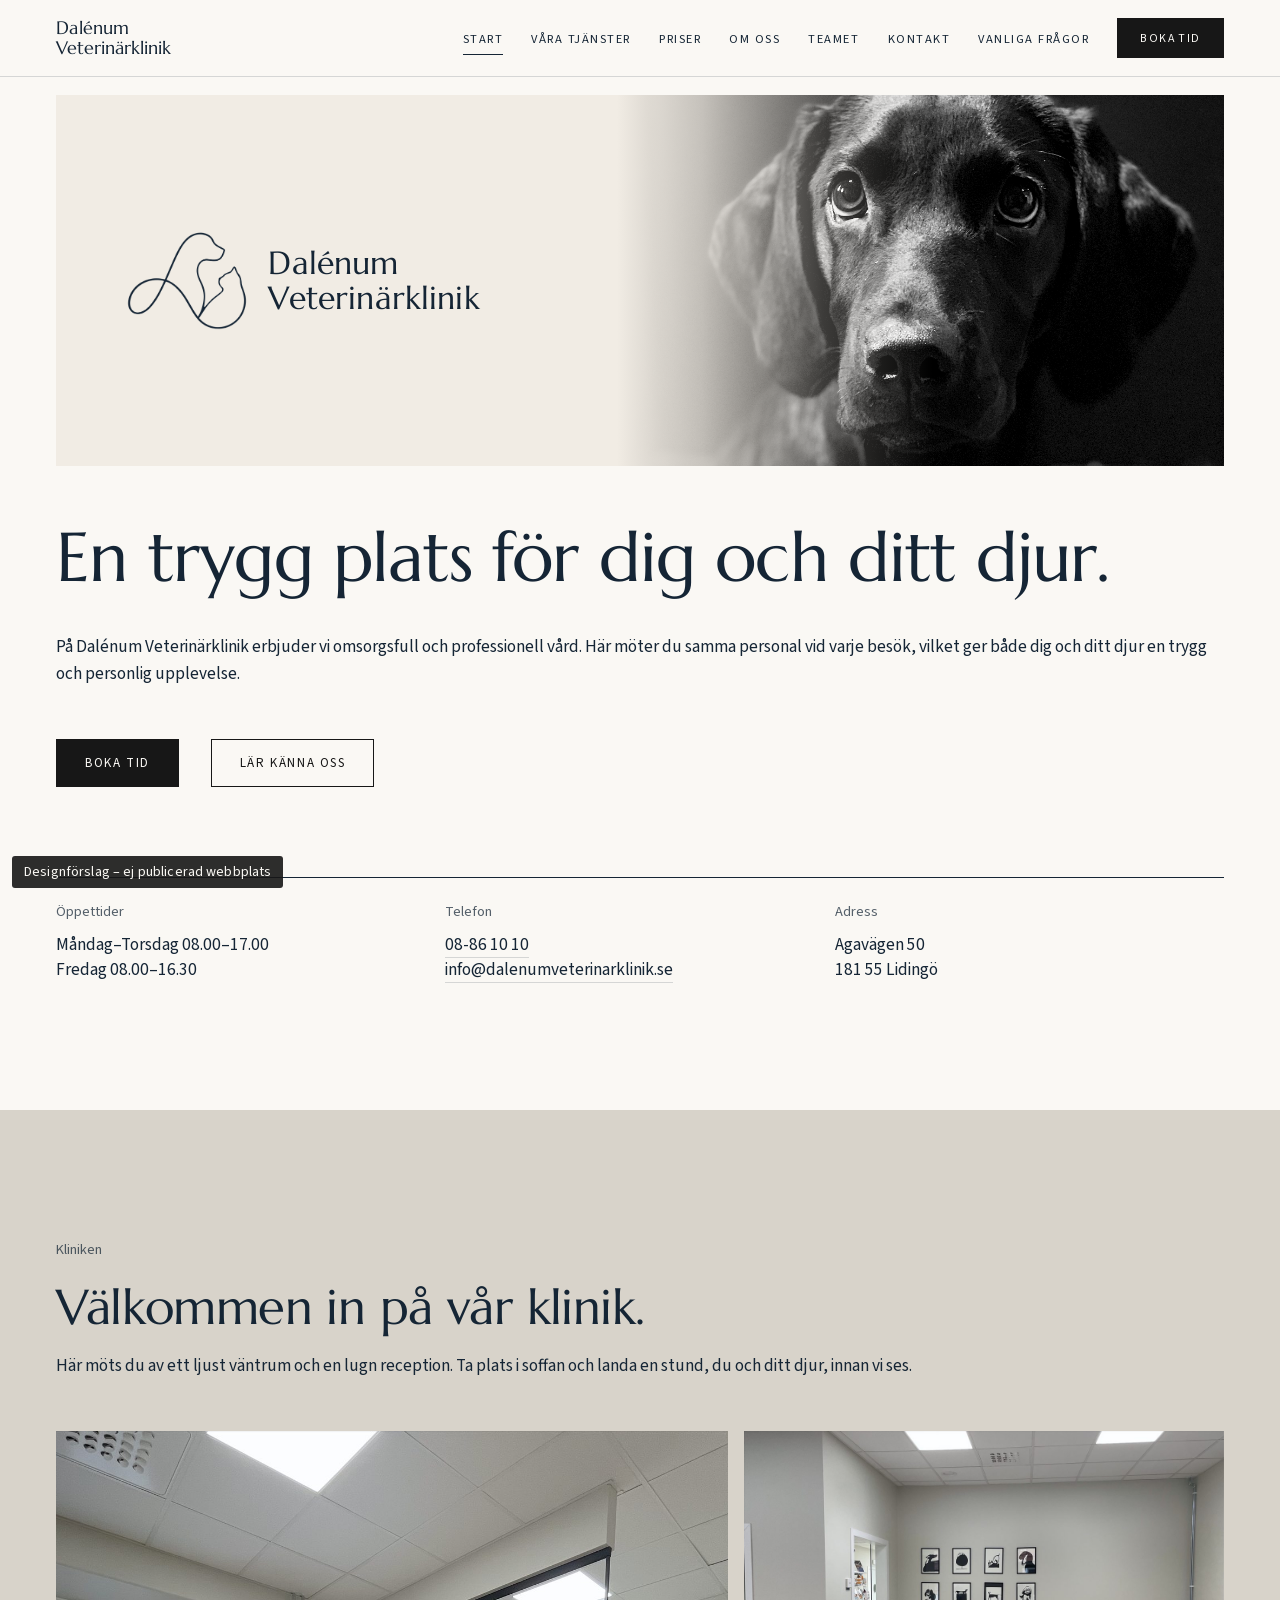
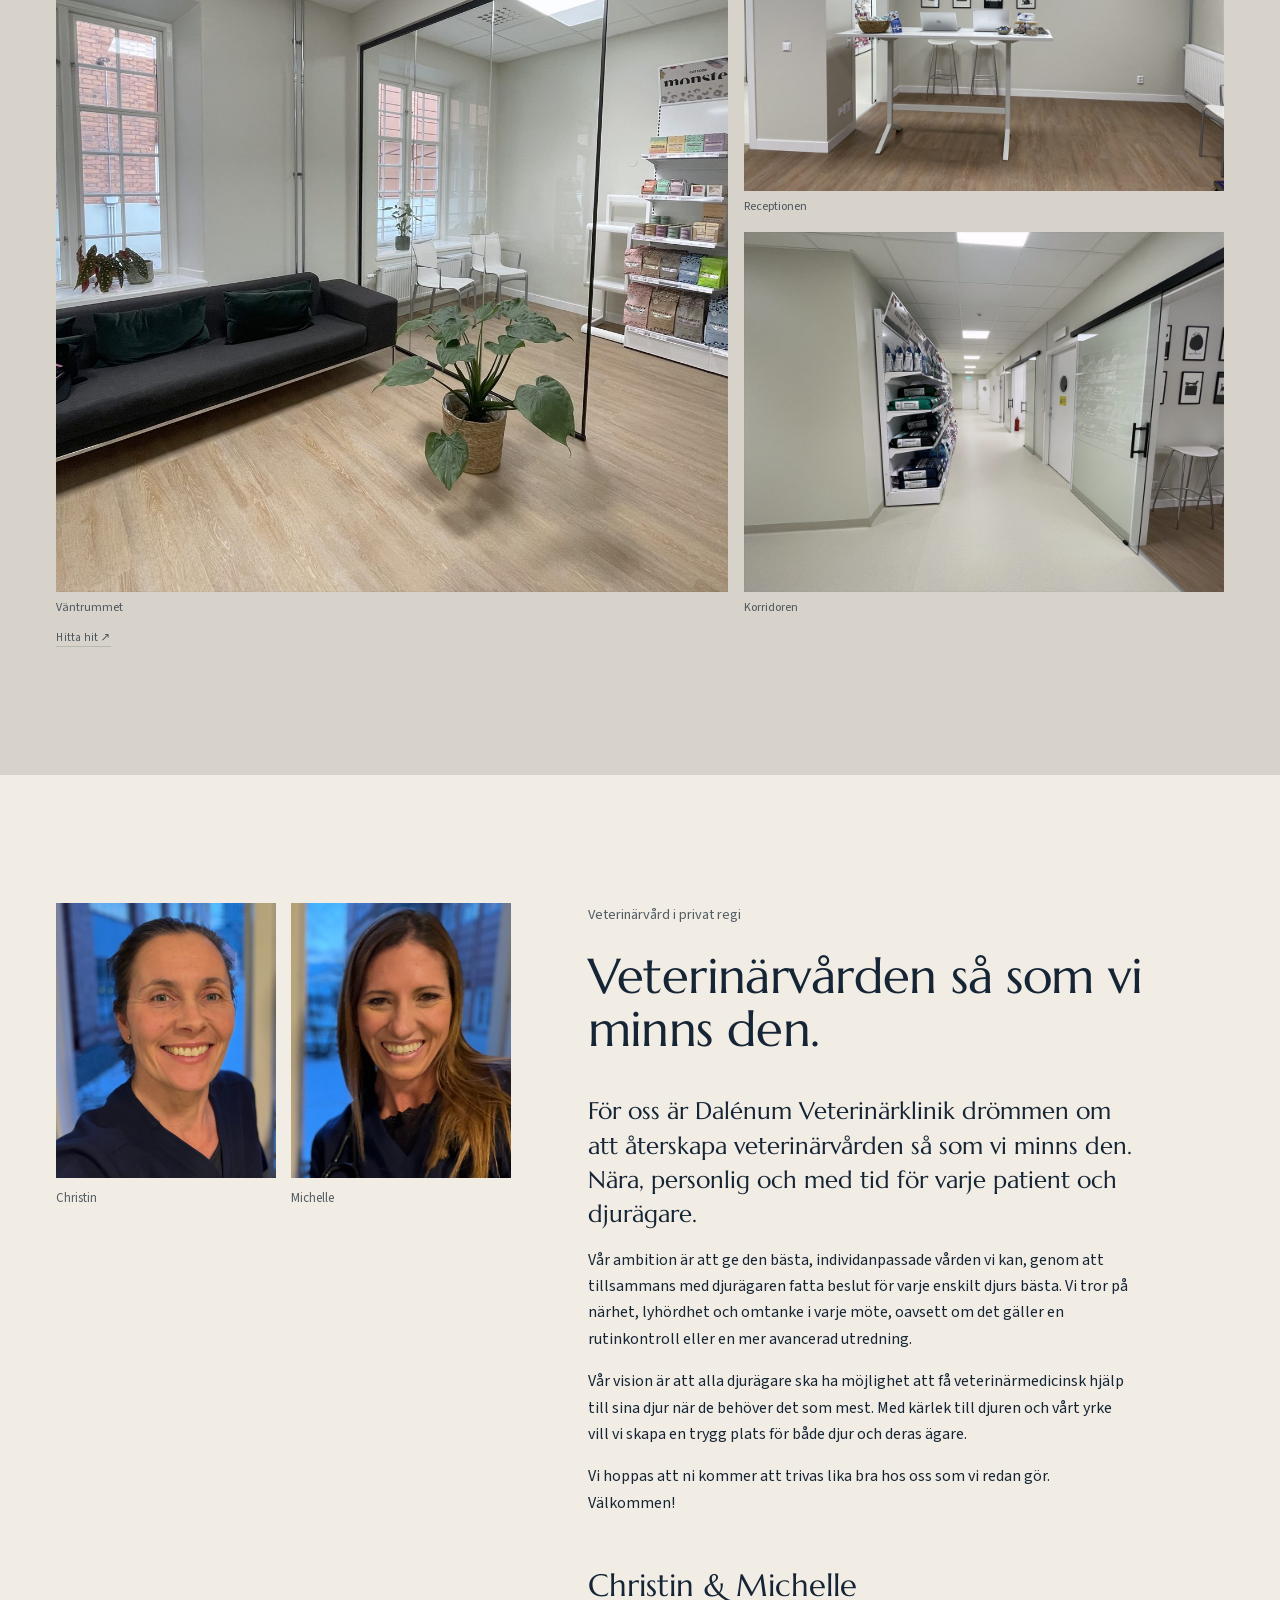
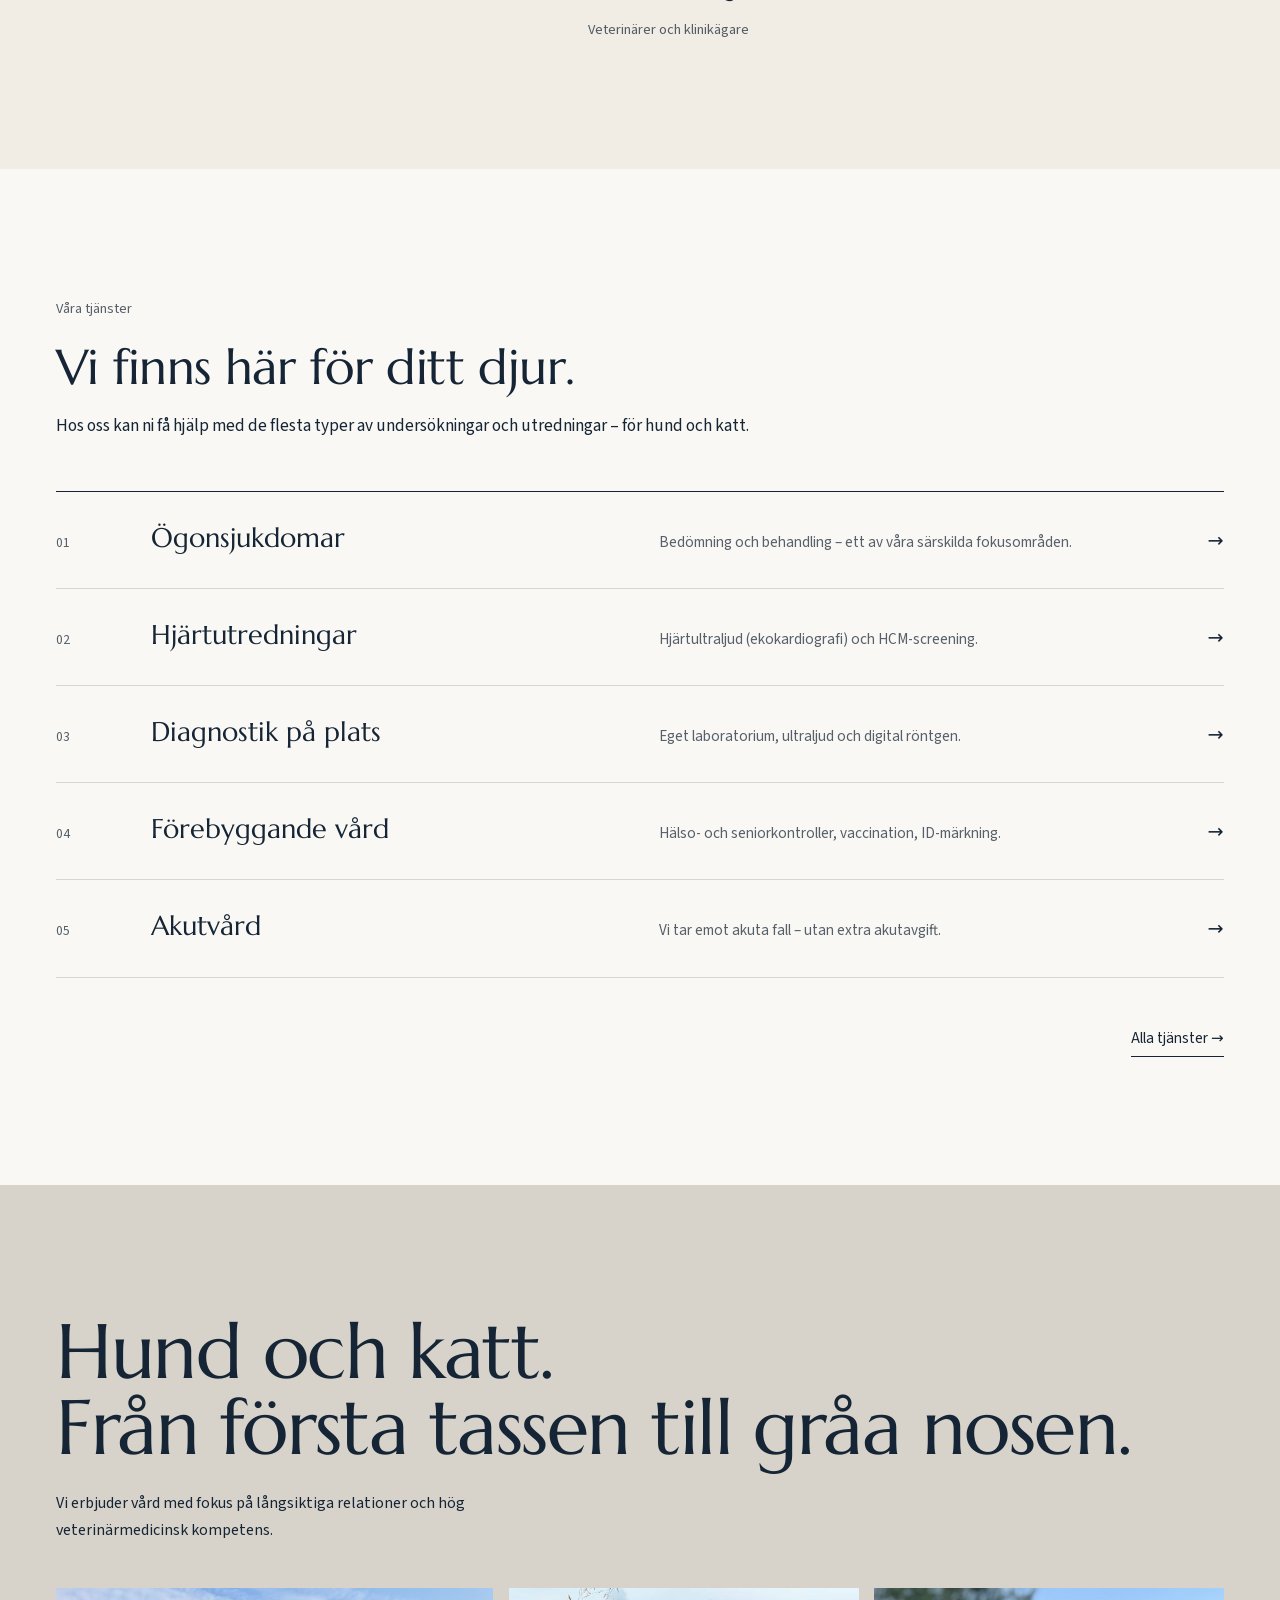
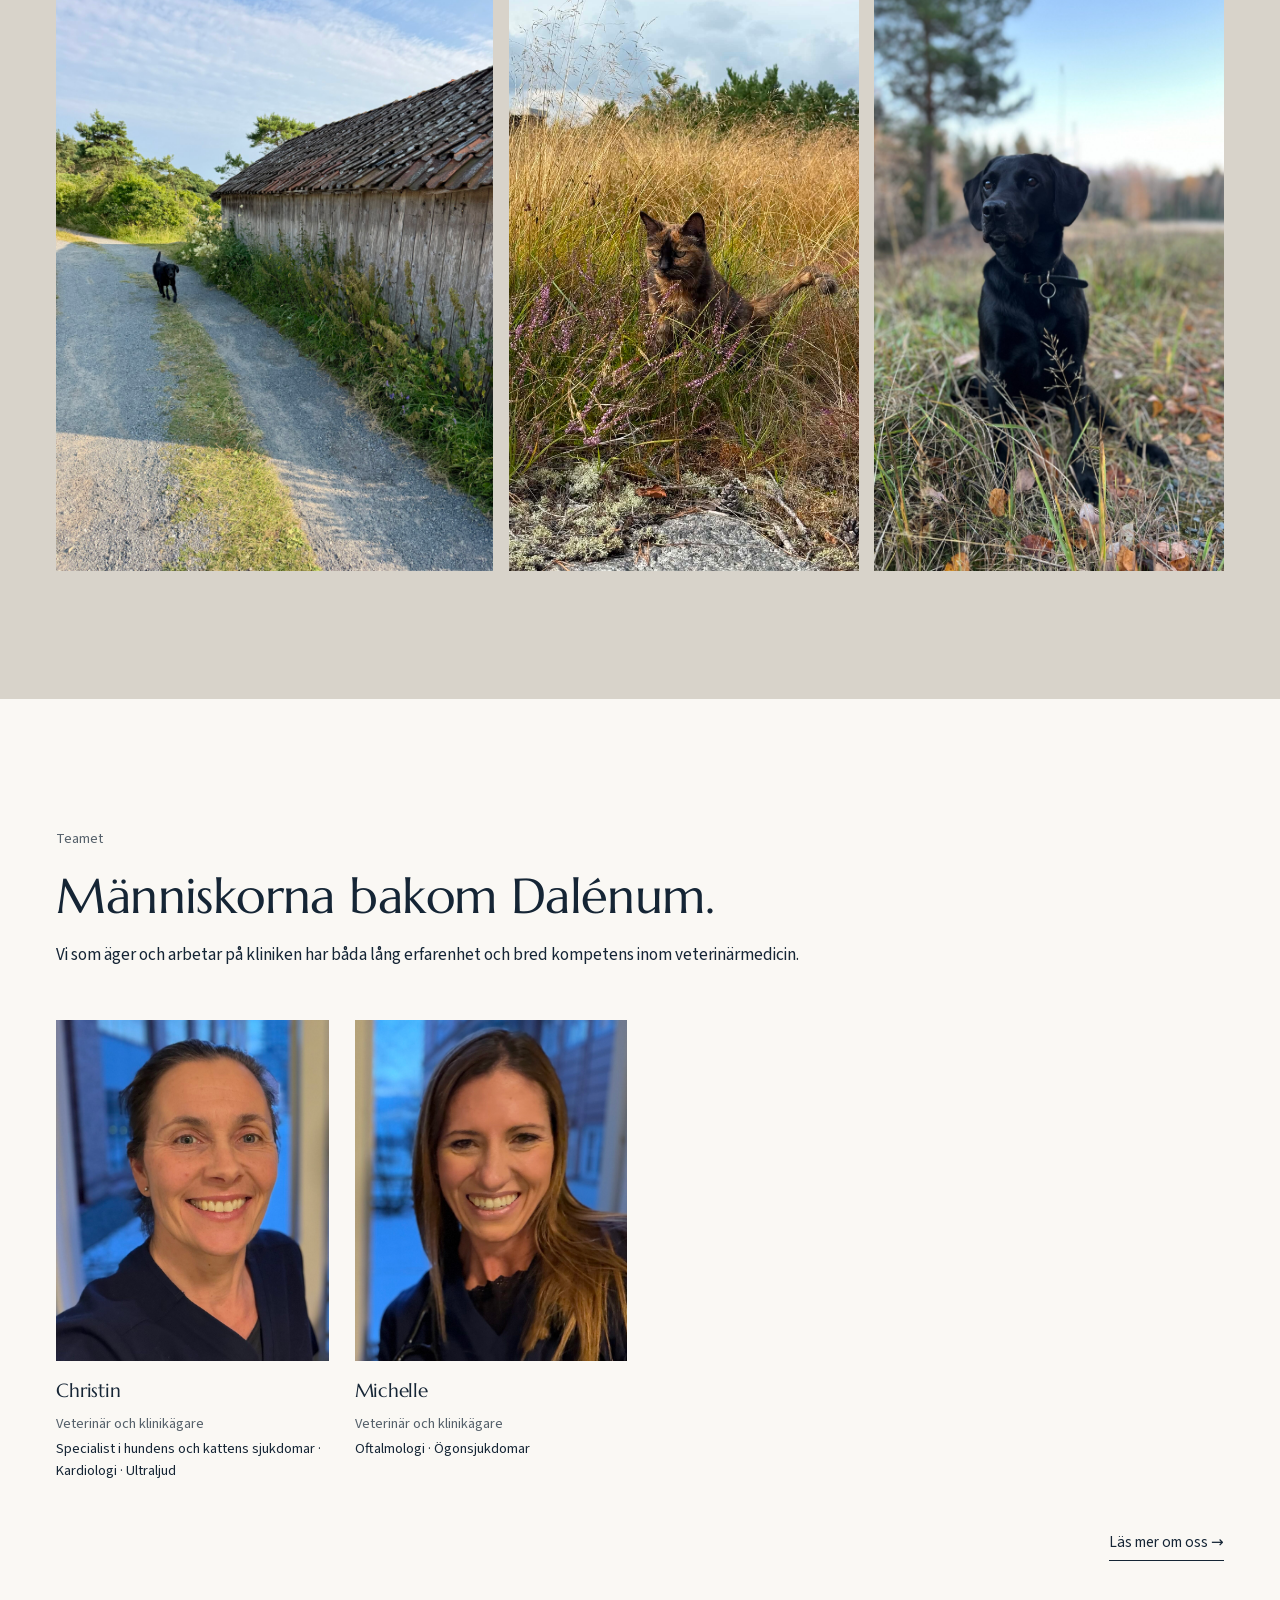
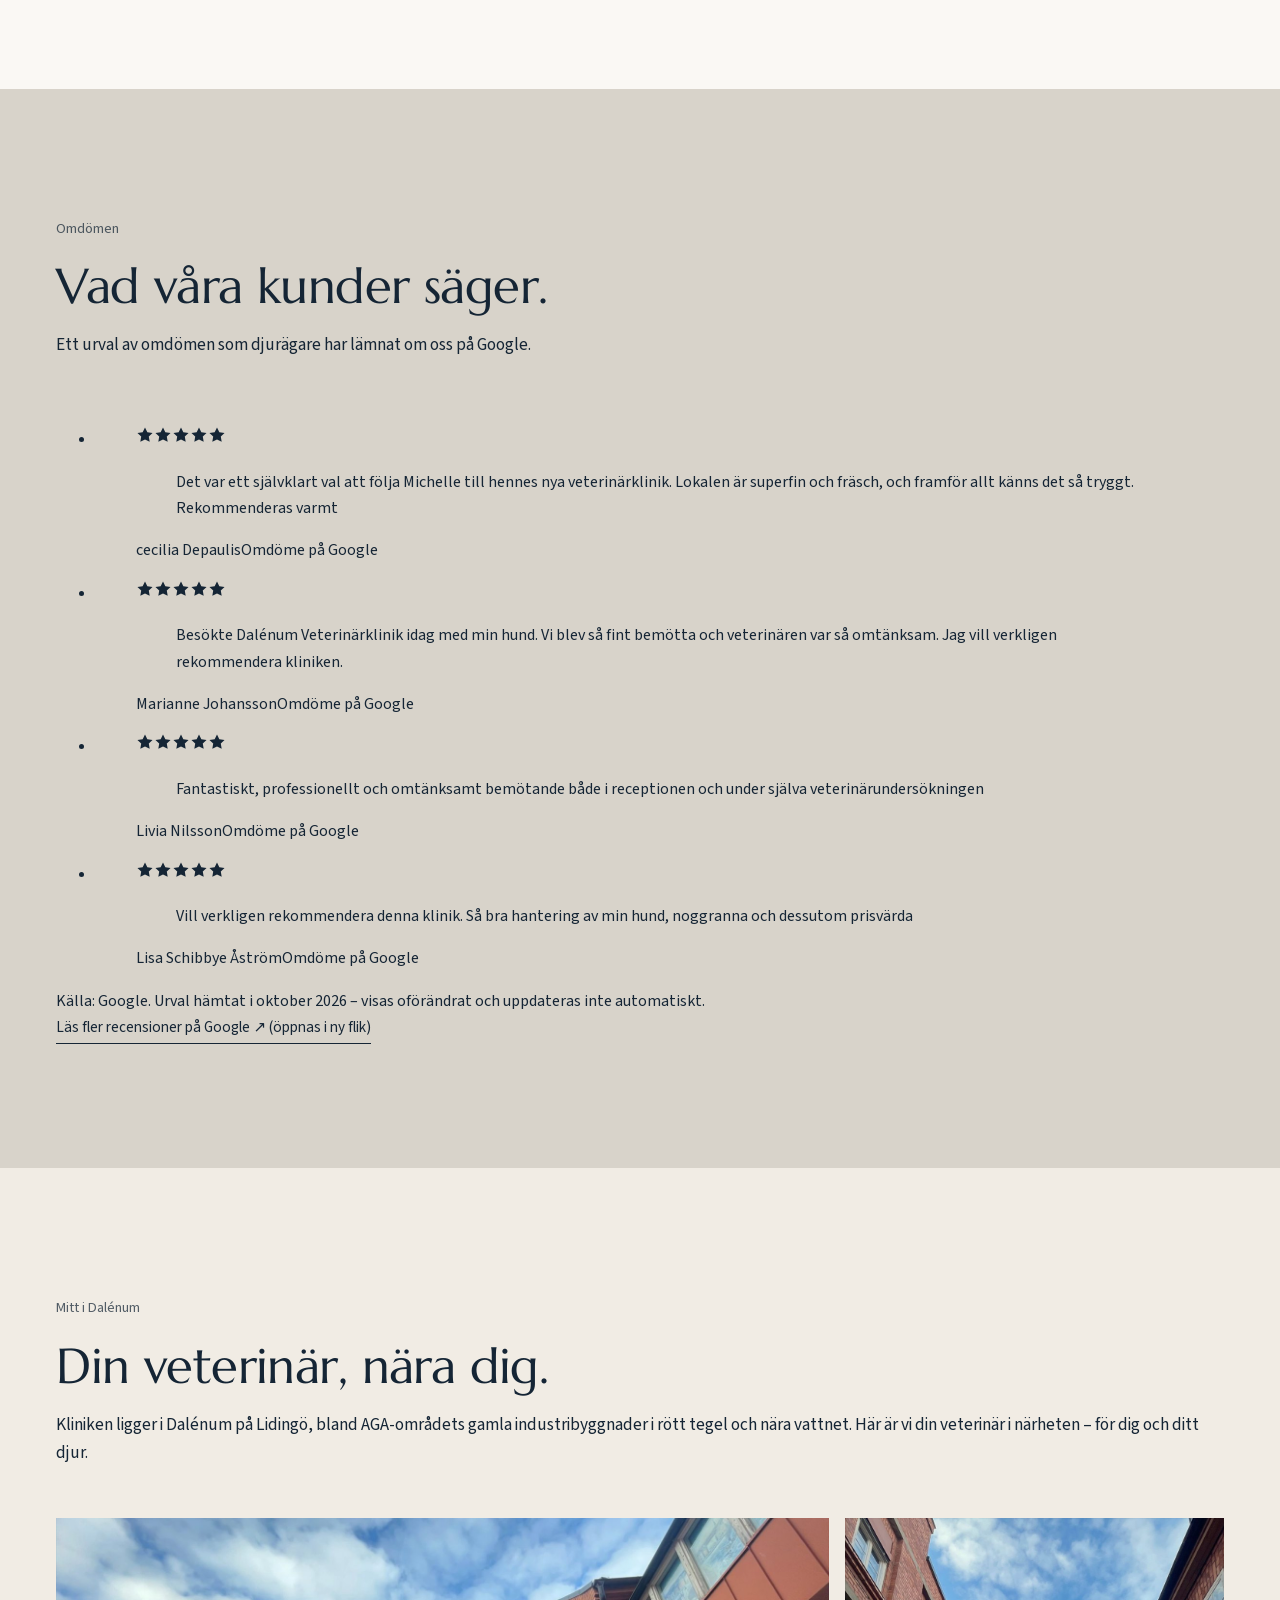
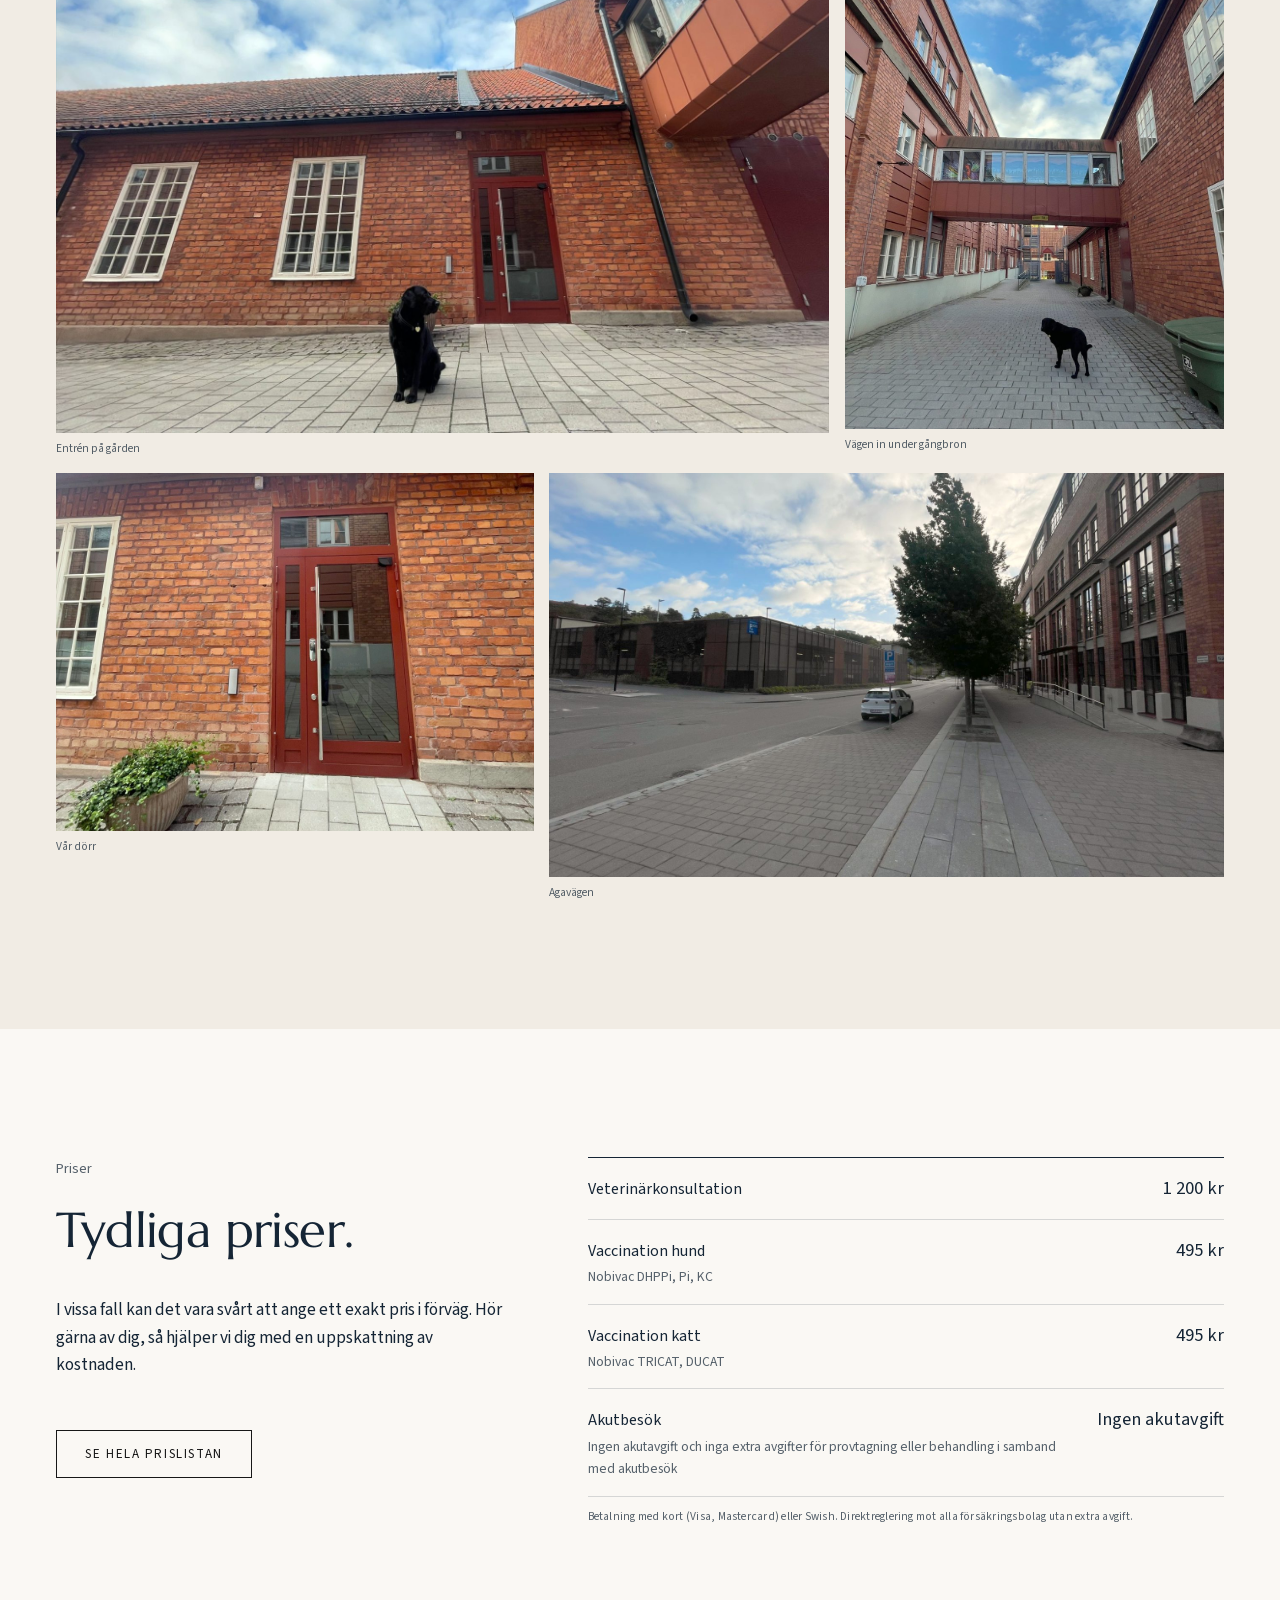
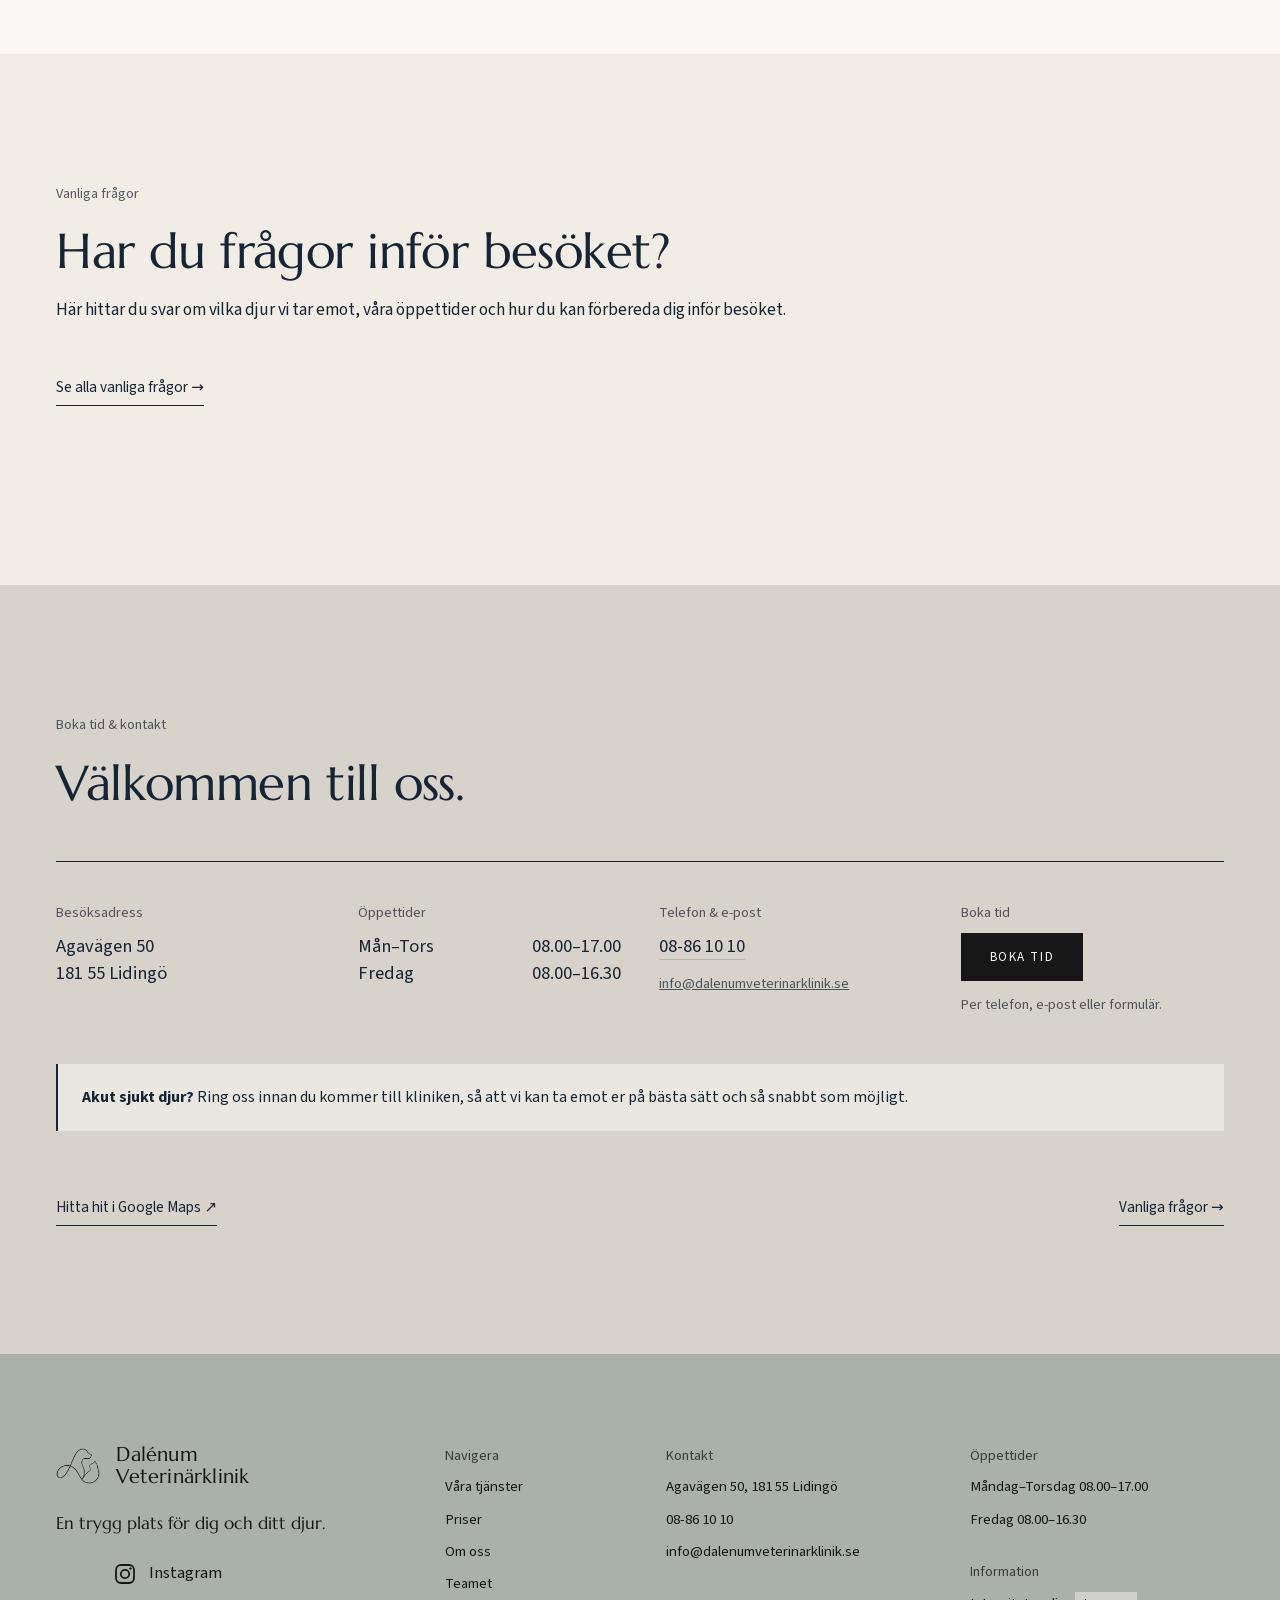
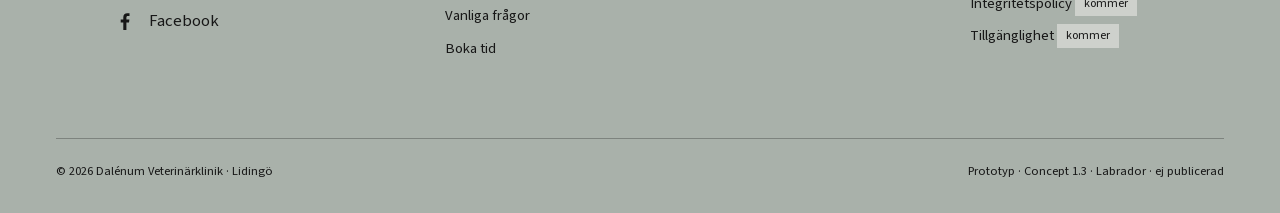
==== commit 9df899ac: "Vanliga frågor i menyn, Google-omdömen, FAQ-sida, ny favicon (HTML)" ====
--- a/index.html
+++ b/index.html
@@ -7,7 +7,9 @@
 <meta name="description" content="Personlig veterinärvård för hund och katt i Dalénum på Lidingö. Samma personal vid varje besök. Boka tid på 08-86 10 10.">
 <meta name="robots" content="noindex, nofollow">
 <meta name="theme-color" content="#FAF8F4">
-<link rel="icon" href="assets/bilder/webbplats/Deloverskrift-kopia.png">
+<link rel="icon" href="assets/favicon/favicon.ico" sizes="32x32">
+<link rel="icon" href="assets/favicon/favicon.svg" type="image/svg+xml">
+<link rel="apple-touch-icon" href="assets/favicon/apple-touch-icon.png">
 <link rel="stylesheet" href="assets/css/dalenum-tokens.css">
 <link rel="stylesheet" href="assets/css/site.css">
 </head>
@@ -33,6 +35,7 @@
         <li><a href="om-oss.html">Om oss</a></li>
         <li><a href="team.html">Teamet</a></li>
         <li><a href="kontakt.html">Kontakt</a></li>
+        <li><a href="faq.html">Vanliga frågor</a></li>
       </ul>
       <a class="btn" href="bokning.html">Boka tid</a>
     </nav>
@@ -192,6 +195,52 @@
     </div>
   </section>
 
+  <section class="section section--stone reviews-section" aria-labelledby="omdomen">
+    <div class="wrap">
+      <div class="section-head">
+        <p class="eyebrow">Omdömen</p>
+        <div>
+          <h2 id="omdomen" class="h-l">Vad våra kunder säger.</h2>
+          <p class="lead">Ett urval av omdömen som djurägare har lämnat om oss på Google.</p>
+        </div>
+      </div>
+      <ul class="reviews">
+        <li class="review">
+          <figure>
+            <p class="review__stars" role="img" aria-label="5 av 5 stjärnor"><svg viewBox="0 0 20 20" width="18" height="18" aria-hidden="true" focusable="false"><path d="M10 1.6l2.6 5.3 5.8.8-4.2 4.1 1 5.8L10 14.9l-5.2 2.7 1-5.8L1.6 7.7l5.8-.8z" fill="currentColor"/></svg><svg viewBox="0 0 20 20" width="18" height="18" aria-hidden="true" focusable="false"><path d="M10 1.6l2.6 5.3 5.8.8-4.2 4.1 1 5.8L10 14.9l-5.2 2.7 1-5.8L1.6 7.7l5.8-.8z" fill="currentColor"/></svg><svg viewBox="0 0 20 20" width="18" height="18" aria-hidden="true" focusable="false"><path d="M10 1.6l2.6 5.3 5.8.8-4.2 4.1 1 5.8L10 14.9l-5.2 2.7 1-5.8L1.6 7.7l5.8-.8z" fill="currentColor"/></svg><svg viewBox="0 0 20 20" width="18" height="18" aria-hidden="true" focusable="false"><path d="M10 1.6l2.6 5.3 5.8.8-4.2 4.1 1 5.8L10 14.9l-5.2 2.7 1-5.8L1.6 7.7l5.8-.8z" fill="currentColor"/></svg><svg viewBox="0 0 20 20" width="18" height="18" aria-hidden="true" focusable="false"><path d="M10 1.6l2.6 5.3 5.8.8-4.2 4.1 1 5.8L10 14.9l-5.2 2.7 1-5.8L1.6 7.7l5.8-.8z" fill="currentColor"/></svg></p>
+            <blockquote><p>Det var ett självklart val att följa Michelle till hennes nya veterinärklinik. Lokalen är superfin och fräsch, och framför allt känns det så tryggt. Rekommenderas varmt</p></blockquote>
+            <figcaption>cecilia Depaulis<span>Omdöme på Google</span></figcaption>
+          </figure>
+        </li>
+        <li class="review">
+          <figure>
+            <p class="review__stars" role="img" aria-label="5 av 5 stjärnor"><svg viewBox="0 0 20 20" width="18" height="18" aria-hidden="true" focusable="false"><path d="M10 1.6l2.6 5.3 5.8.8-4.2 4.1 1 5.8L10 14.9l-5.2 2.7 1-5.8L1.6 7.7l5.8-.8z" fill="currentColor"/></svg><svg viewBox="0 0 20 20" width="18" height="18" aria-hidden="true" focusable="false"><path d="M10 1.6l2.6 5.3 5.8.8-4.2 4.1 1 5.8L10 14.9l-5.2 2.7 1-5.8L1.6 7.7l5.8-.8z" fill="currentColor"/></svg><svg viewBox="0 0 20 20" width="18" height="18" aria-hidden="true" focusable="false"><path d="M10 1.6l2.6 5.3 5.8.8-4.2 4.1 1 5.8L10 14.9l-5.2 2.7 1-5.8L1.6 7.7l5.8-.8z" fill="currentColor"/></svg><svg viewBox="0 0 20 20" width="18" height="18" aria-hidden="true" focusable="false"><path d="M10 1.6l2.6 5.3 5.8.8-4.2 4.1 1 5.8L10 14.9l-5.2 2.7 1-5.8L1.6 7.7l5.8-.8z" fill="currentColor"/></svg><svg viewBox="0 0 20 20" width="18" height="18" aria-hidden="true" focusable="false"><path d="M10 1.6l2.6 5.3 5.8.8-4.2 4.1 1 5.8L10 14.9l-5.2 2.7 1-5.8L1.6 7.7l5.8-.8z" fill="currentColor"/></svg></p>
+            <blockquote><p>Besökte Dalénum Veterinärklinik idag med min hund. Vi blev så fint bemötta och veterinären var så omtänksam. Jag vill verkligen rekommendera kliniken.</p></blockquote>
+            <figcaption>Marianne Johansson<span>Omdöme på Google</span></figcaption>
+          </figure>
+        </li>
+        <li class="review">
+          <figure>
+            <p class="review__stars" role="img" aria-label="5 av 5 stjärnor"><svg viewBox="0 0 20 20" width="18" height="18" aria-hidden="true" focusable="false"><path d="M10 1.6l2.6 5.3 5.8.8-4.2 4.1 1 5.8L10 14.9l-5.2 2.7 1-5.8L1.6 7.7l5.8-.8z" fill="currentColor"/></svg><svg viewBox="0 0 20 20" width="18" height="18" aria-hidden="true" focusable="false"><path d="M10 1.6l2.6 5.3 5.8.8-4.2 4.1 1 5.8L10 14.9l-5.2 2.7 1-5.8L1.6 7.7l5.8-.8z" fill="currentColor"/></svg><svg viewBox="0 0 20 20" width="18" height="18" aria-hidden="true" focusable="false"><path d="M10 1.6l2.6 5.3 5.8.8-4.2 4.1 1 5.8L10 14.9l-5.2 2.7 1-5.8L1.6 7.7l5.8-.8z" fill="currentColor"/></svg><svg viewBox="0 0 20 20" width="18" height="18" aria-hidden="true" focusable="false"><path d="M10 1.6l2.6 5.3 5.8.8-4.2 4.1 1 5.8L10 14.9l-5.2 2.7 1-5.8L1.6 7.7l5.8-.8z" fill="currentColor"/></svg><svg viewBox="0 0 20 20" width="18" height="18" aria-hidden="true" focusable="false"><path d="M10 1.6l2.6 5.3 5.8.8-4.2 4.1 1 5.8L10 14.9l-5.2 2.7 1-5.8L1.6 7.7l5.8-.8z" fill="currentColor"/></svg></p>
+            <blockquote><p>Fantastiskt, professionellt och omtänksamt bemötande både i receptionen och under själva veterinärundersökningen</p></blockquote>
+            <figcaption>Livia Nilsson<span>Omdöme på Google</span></figcaption>
+          </figure>
+        </li>
+        <li class="review">
+          <figure>
+            <p class="review__stars" role="img" aria-label="5 av 5 stjärnor"><svg viewBox="0 0 20 20" width="18" height="18" aria-hidden="true" focusable="false"><path d="M10 1.6l2.6 5.3 5.8.8-4.2 4.1 1 5.8L10 14.9l-5.2 2.7 1-5.8L1.6 7.7l5.8-.8z" fill="currentColor"/></svg><svg viewBox="0 0 20 20" width="18" height="18" aria-hidden="true" focusable="false"><path d="M10 1.6l2.6 5.3 5.8.8-4.2 4.1 1 5.8L10 14.9l-5.2 2.7 1-5.8L1.6 7.7l5.8-.8z" fill="currentColor"/></svg><svg viewBox="0 0 20 20" width="18" height="18" aria-hidden="true" focusable="false"><path d="M10 1.6l2.6 5.3 5.8.8-4.2 4.1 1 5.8L10 14.9l-5.2 2.7 1-5.8L1.6 7.7l5.8-.8z" fill="currentColor"/></svg><svg viewBox="0 0 20 20" width="18" height="18" aria-hidden="true" focusable="false"><path d="M10 1.6l2.6 5.3 5.8.8-4.2 4.1 1 5.8L10 14.9l-5.2 2.7 1-5.8L1.6 7.7l5.8-.8z" fill="currentColor"/></svg><svg viewBox="0 0 20 20" width="18" height="18" aria-hidden="true" focusable="false"><path d="M10 1.6l2.6 5.3 5.8.8-4.2 4.1 1 5.8L10 14.9l-5.2 2.7 1-5.8L1.6 7.7l5.8-.8z" fill="currentColor"/></svg></p>
+            <blockquote><p>Vill verkligen rekommendera denna klinik. Så bra hantering av min hund, noggranna och dessutom prisvärda</p></blockquote>
+            <figcaption>Lisa Schibbye Åström<span>Omdöme på Google</span></figcaption>
+          </figure>
+        </li>
+      </ul>
+      <div class="reviews-foot">
+        <p class="small">Källa: Google. Urval hämtat i oktober 2026 – visas oförändrat och uppdateras inte automatiskt.</p>
+        <a class="link-arrow" href="https://www.google.com/maps?cid=2888605919208171122" target="_blank" rel="noopener">Läs fler recensioner på Google ↗<span class="visually-hidden"> (öppnas i ny flik)</span></a>
+      </div>
+    </div>
+  </section>
+
   <section class="section section--sand" aria-labelledby="omgivning">
     <div class="wrap">
       <div class="section-head">
@@ -226,6 +275,19 @@
           <li><span class="item">Akutbesök<small>Ingen akutavgift och inga extra avgifter för provtagning eller behandling i samband med akutbesök</small></span><span class="price">Ingen akutavgift</span></li>
         </ul>
         <p class="credit">Betalning med kort (Visa, Mastercard) eller Swish. Direktreglering mot alla försäkringsbolag utan extra avgift.</p>
+      </div>
+    </div>
+  </section>
+
+  <section class="section section--sand faq-teaser" aria-labelledby="fragor">
+    <div class="wrap">
+      <div class="section-head">
+        <p class="eyebrow">Vanliga frågor</p>
+        <div>
+          <h2 id="fragor" class="h-l">Har du frågor inför besöket?</h2>
+          <p class="lead">Här hittar du svar om vilka djur vi tar emot, våra öppettider och hur du kan förbereda dig inför besöket.</p>
+          <div class="actions"><a class="link-arrow" href="faq.html">Se alla vanliga frågor →</a></div>
+        </div>
       </div>
     </div>
   </section>
--- a/assets/css/site.css
+++ b/assets/css/site.css
@@ -280,6 +280,8 @@
 .media-split { display: grid; grid-template-columns: 6fr 5fr; gap: clamp(32px, 6vw, 120px); align-items: center; }
 .media-split figure { margin: 0; }
 .media-split img { width: 100%; aspect-ratio: 4 / 5; object-fit: cover; }
+
+.media-split figure.figure--liten img { width: 100%; max-width: 280px; height: auto; aspect-ratio: auto; object-fit: contain; }
 
 
 .faq { border-top: 1px solid var(--ink); }
@@ -447,3 +449,7 @@
 .ph { text-transform: none; letter-spacing: 0; font-size: 0.75rem; }
 .brandmark small { font-family: var(--wordmark); font-size: 1.12rem; }
 @media (max-width: 620px) { .brandmark small { font-size: 0.98rem; } }
+
+
+.footer-claim-block { display: block; }
+.site-footer .social-list { align-items: flex-start; justify-content: flex-start; padding-left: calc(44px + 16px - 3px); }
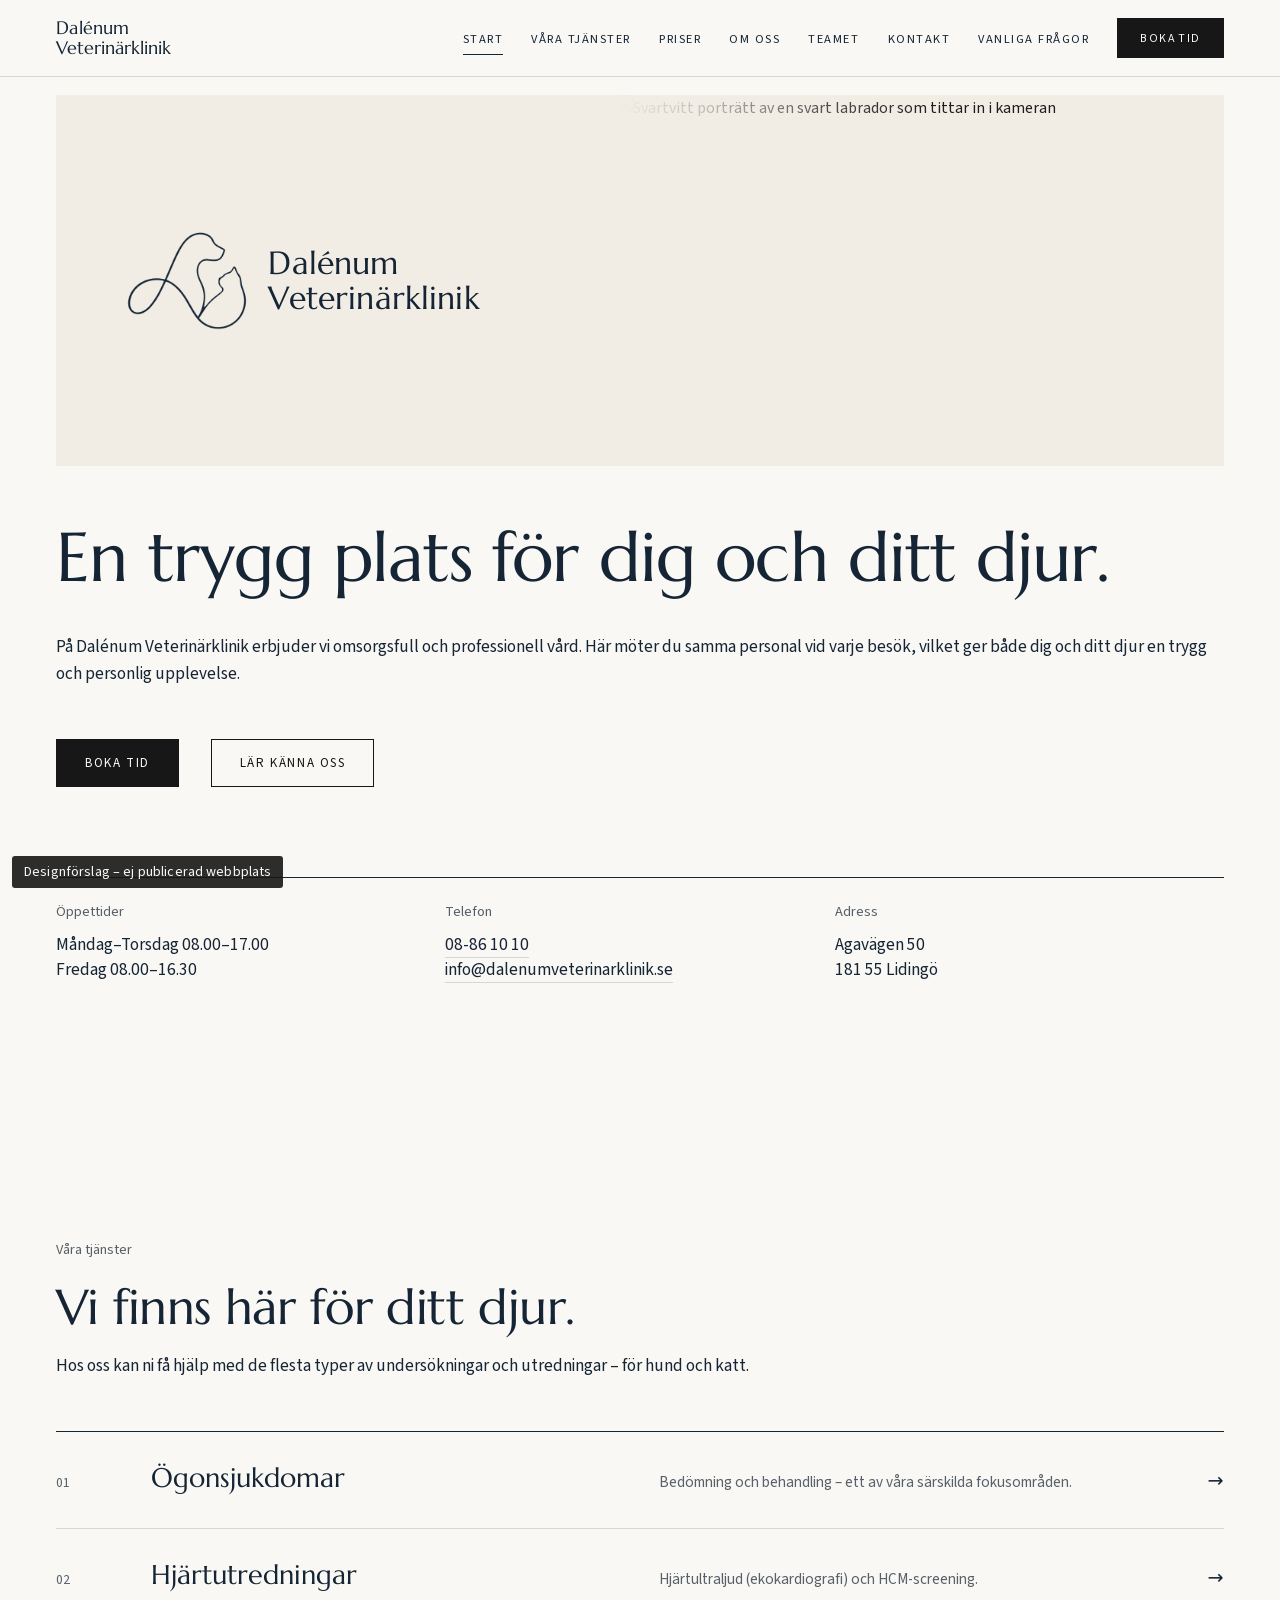
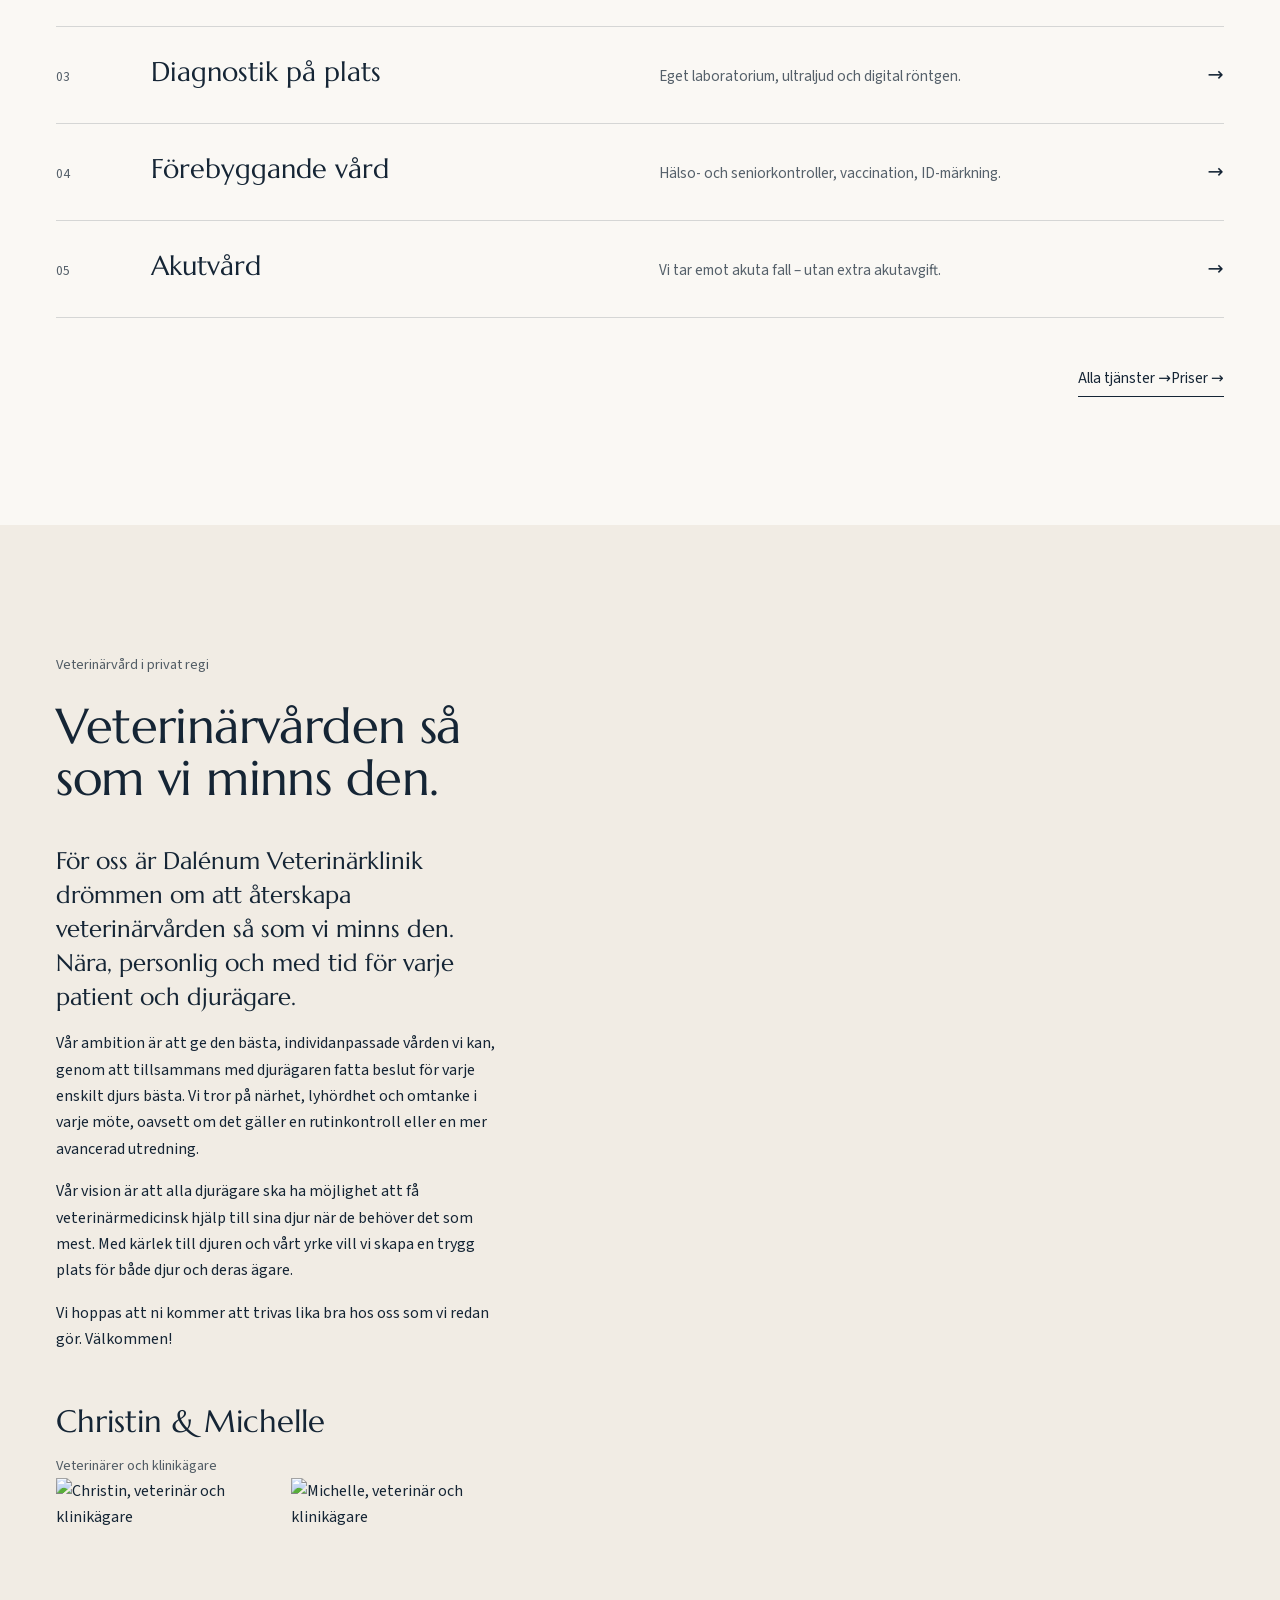
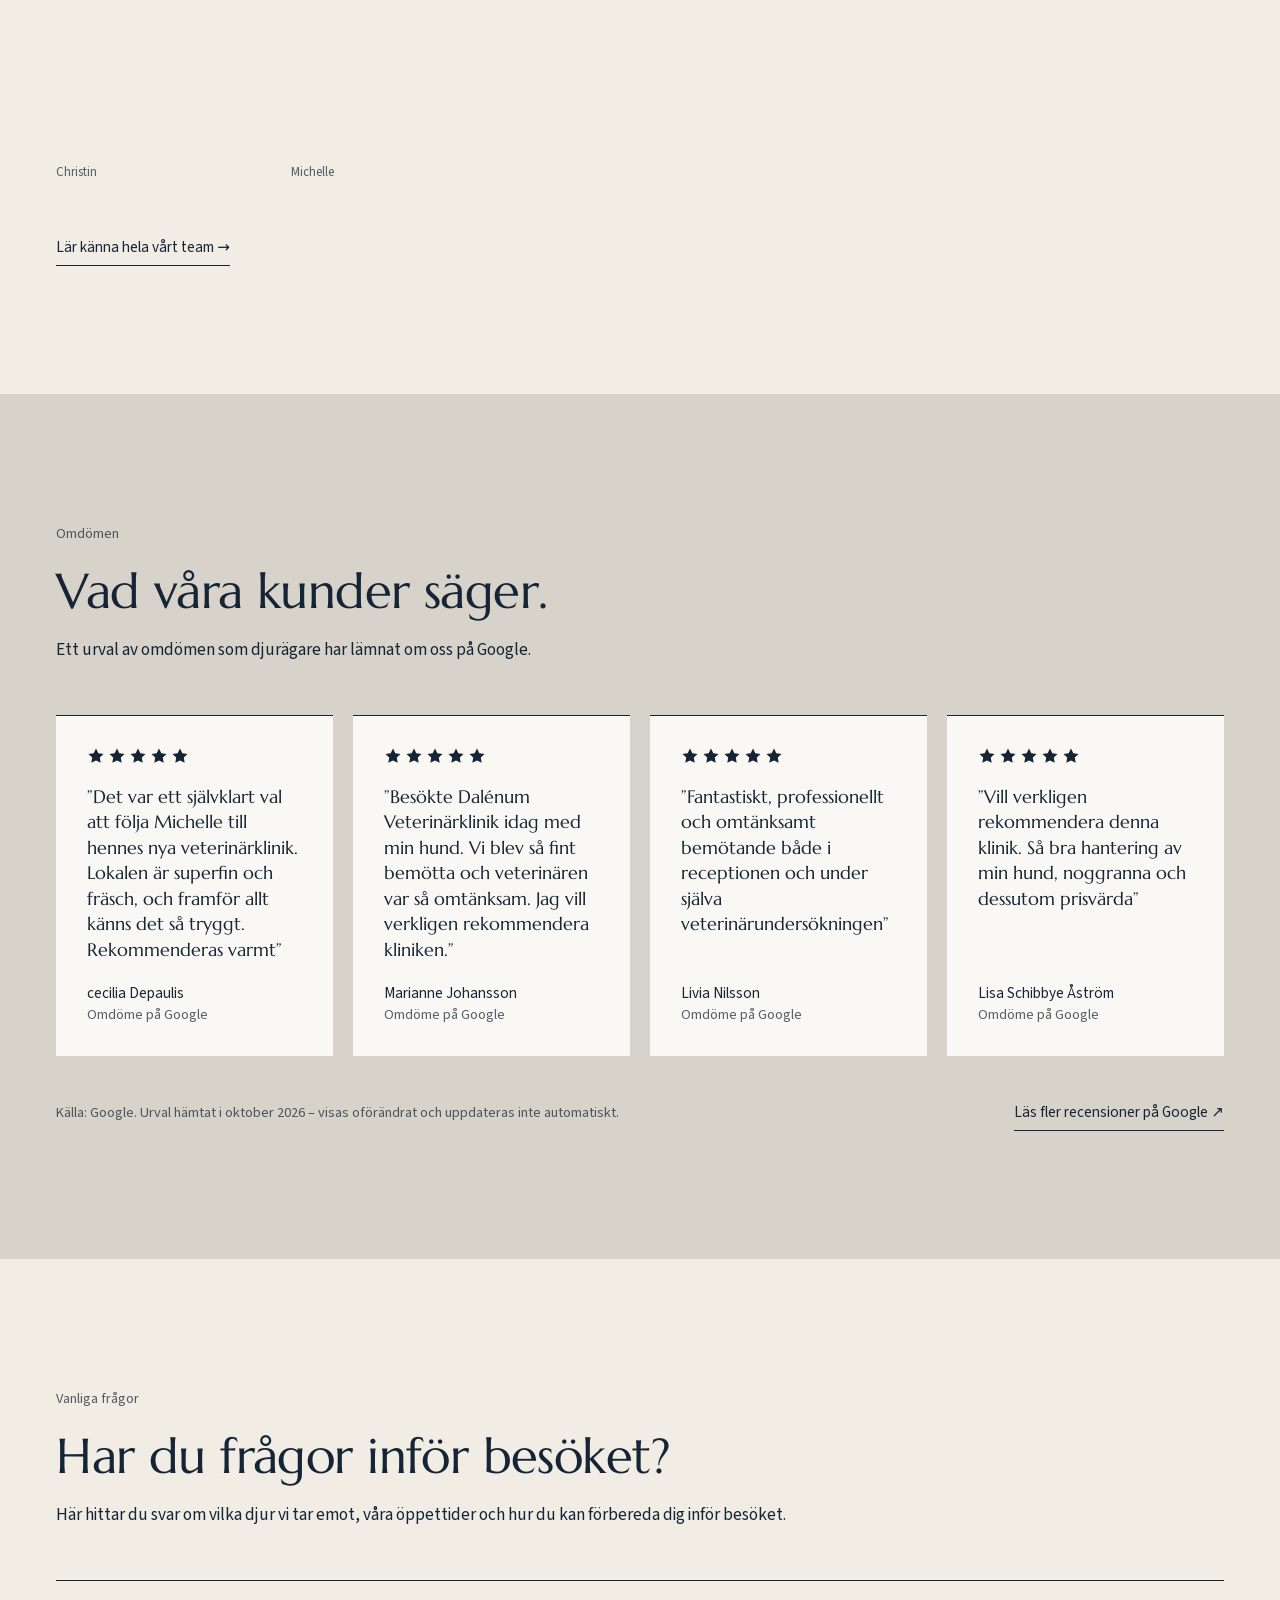
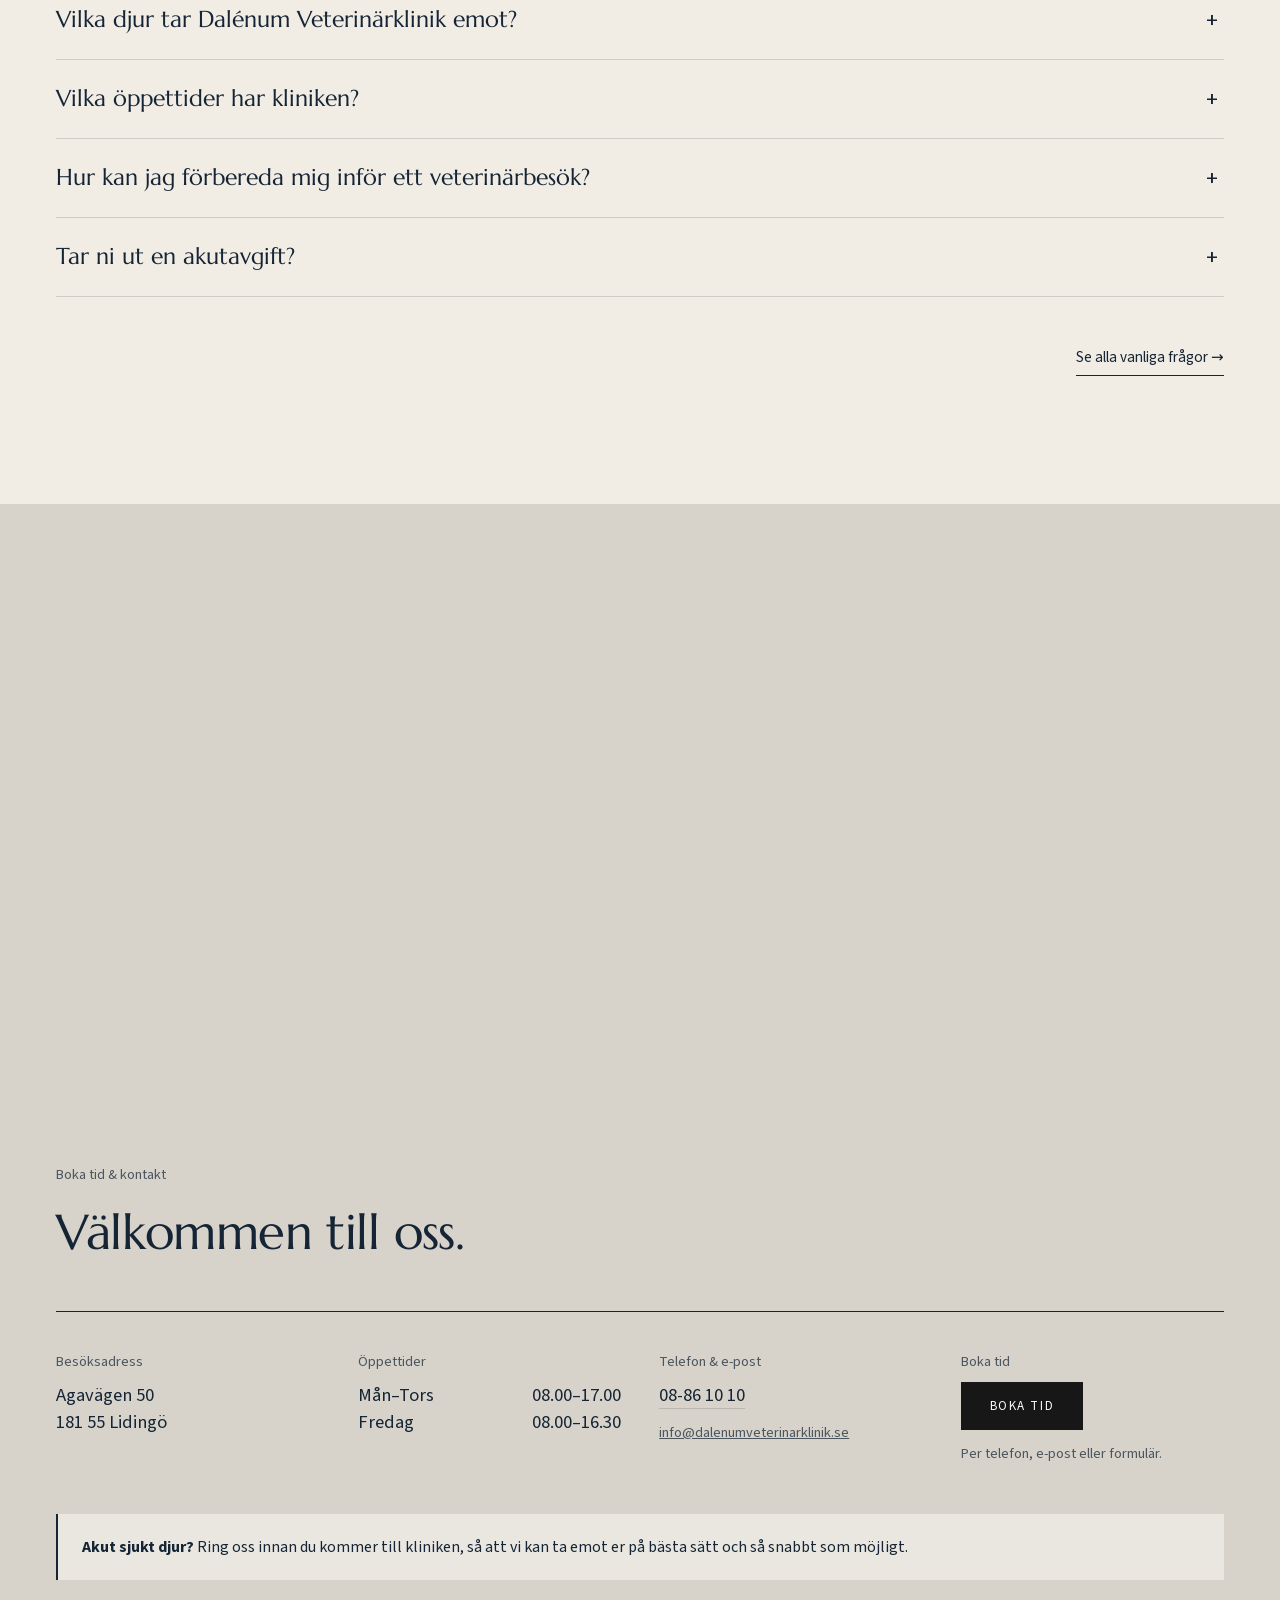
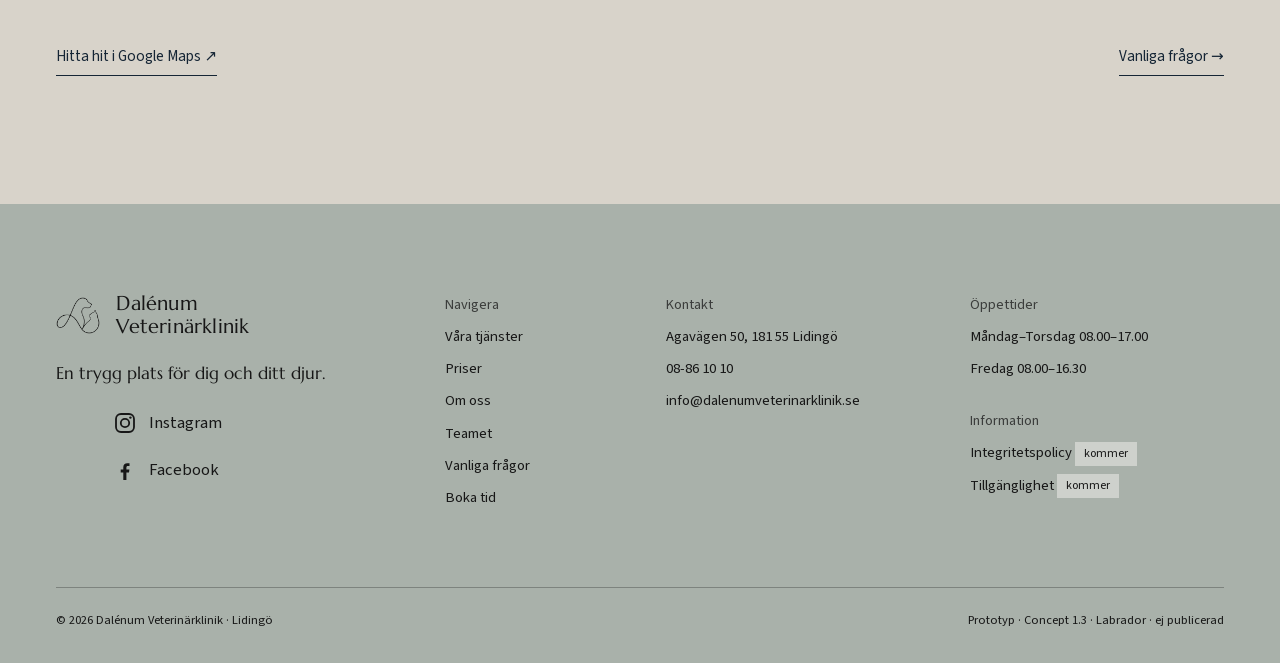
==== commit 6d1e120f: "Ny startsida, husbanner, teamfoton och uppdaterad kontaktsida (HTML)" ====
--- a/index.html
+++ b/index.html
@@ -65,7 +65,7 @@
   <section class="hero-lab" aria-label="Dalénum Veterinärklinik">
     <div class="hero-lab__frame">
       <div class="hero-lab__stage">
-        <img class="hero-lab__dog" src="assets/bilder/webbplats/IMG_2534.jpeg" alt="Svartvitt porträtt av en svart labrador som tittar in i kameran" fetchpriority="high">
+        <img class="hero-lab__dog" src="assets/bilder/webbplats/IMG_2534-start.jpg" alt="Svartvitt porträtt av en svart labrador som tittar in i kameran" fetchpriority="high">
         <div class="hero-lab__logo lockup" role="img" aria-label="Dalénum Veterinärklinik">
           <img src="assets/logo/web/png/dalenum-symbol-tunn-midnight.png" alt="">
           <span class="wordmark">Dalénum<br>Veterinärklinik</span>
@@ -73,7 +73,6 @@
       </div>
     </div>
   </section>
-
 
   <section class="section" aria-labelledby="valkommen">
     <div class="wrap">
@@ -96,30 +95,28 @@
     </div>
   </section>
 
-  <section class="section section--stone facade-feature" aria-labelledby="kliniken">
-    <div class="wrap">
-      <div class="section-head">
-        <p class="eyebrow">Kliniken</p>
-        <div>
-          <h2 id="kliniken" class="h-l">Välkommen in på vår klinik.</h2>
-          <p class="lead">Här möts du av ett ljust väntrum och en lugn reception. Ta plats i soffan och landa en stund, du och ditt djur, innan vi ses.</p>
-        </div>
-      </div>
-      <div class="clinic-grid">
-        <figure class="c1"><img src="assets/bilder/klinik/webb-2026-10-27/innen-vantrum.jpg" alt="Väntrummet med svart soffa, en stor växt och spröjsade fönster mot gården" loading="lazy"><figcaption>Väntrummet</figcaption></figure>
-        <figure class="c2"><img src="assets/bilder/klinik/webb-2026-10-27/innen-reception.jpg" alt="Receptionen med ett vitt högt bord och svartvita djurbilder på väggen" loading="lazy"><figcaption>Receptionen</figcaption></figure>
-        <figure class="c3"><img src="assets/bilder/klinik/webb-2026-10-27/innen-korridor.jpg" alt="En ljus korridor med hyllor och glasdörrar" loading="lazy"><figcaption>Korridoren</figcaption></figure>
-      </div>
-      <p class="credit"><a href="https://www.google.com/maps/search/?api=1&amp;query=Agav%C3%A4gen%2050%2C%20181%2055%20Liding%C3%B6" target="_blank" rel="noopener">Hitta hit ↗</a></p>
-    </div>
-  </section>
-
-  <section class="section section--sand greeting" aria-labelledby="halsning">
-    <div class="wrap">
-      <div class="duo">
-        <figure><img src="assets/bilder/webbplats/IMG_0149-scaled-e1785272266177.jpg" alt="Christin, veterinär och klinikägare" loading="lazy"><figcaption>Christin</figcaption></figure>
-        <figure><img src="assets/bilder/webbplats/IMG_0149-2-e1785272308948.jpg" alt="Michelle, veterinär och klinikägare" loading="lazy"><figcaption>Michelle</figcaption></figure>
-      </div>
+  <section class="section" aria-labelledby="tjanster">
+    <div class="wrap">
+      <div class="section-head">
+        <p class="eyebrow">Våra tjänster</p>
+        <div>
+          <h2 id="tjanster" class="h-l">Vi finns här för ditt djur.</h2>
+          <p class="lead">Hos oss kan ni få hjälp med de flesta typer av undersökningar och utredningar – för hund och katt.</p>
+        </div>
+      </div>
+      <ul class="rows">
+        <li><a href="tjanster.html#ogon"><span class="no">01</span><span class="name">Ögonsjukdomar</span><span class="desc">Bedömning och behandling – ett av våra särskilda fokusområden.</span><span class="arrow" aria-hidden="true">→</span></a></li>
+        <li><a href="tjanster.html#hjarta"><span class="no">02</span><span class="name">Hjärtutredningar</span><span class="desc">Hjärtultraljud (ekokardiografi) och HCM-screening.</span><span class="arrow" aria-hidden="true">→</span></a></li>
+        <li><a href="tjanster.html#diagnostik"><span class="no">03</span><span class="name">Diagnostik på plats</span><span class="desc">Eget laboratorium, ultraljud och digital röntgen.</span><span class="arrow" aria-hidden="true">→</span></a></li>
+        <li><a href="tjanster.html#forebyggande"><span class="no">04</span><span class="name">Förebyggande vård</span><span class="desc">Hälso- och seniorkontroller, vaccination, ID-märkning.</span><span class="arrow" aria-hidden="true">→</span></a></li>
+        <li><a href="tjanster.html#akut"><span class="no">05</span><span class="name">Akutvård</span><span class="desc">Vi tar emot akuta fall – utan extra akutavgift.</span><span class="arrow" aria-hidden="true">→</span></a></li>
+      </ul>
+      <div class="more"><a class="link-arrow" href="tjanster.html">Alla tjänster →</a><a class="link-arrow" href="priser.html">Priser →</a></div>
+    </div>
+  </section>
+
+  <section class="section section--sand greeting greeting--duo-under" aria-labelledby="halsning">
+    <div class="wrap">
       <div>
         <p class="eyebrow">Veterinärvård i privat regi</p>
         <h2 id="halsning" class="h-l">Veterinärvården så som vi minns den.</h2>
@@ -130,68 +127,12 @@
           <p>Vi hoppas att ni kommer att trivas lika bra hos oss som vi redan gör. Välkommen!</p>
         </div>
         <p class="signature">Christin &amp; Michelle<small>Veterinärer och klinikägare</small></p>
-      </div>
-    </div>
-  </section>
-
-  <section class="section" aria-labelledby="tjanster">
-    <div class="wrap">
-      <div class="section-head">
-        <p class="eyebrow">Våra tjänster</p>
-        <div>
-          <h2 id="tjanster" class="h-l">Vi finns här för ditt djur.</h2>
-          <p class="lead">Hos oss kan ni få hjälp med de flesta typer av undersökningar och utredningar – för hund och katt.</p>
-        </div>
-      </div>
-      <ul class="rows">
-        <li><a href="tjanster.html#ogon"><span class="no">01</span><span class="name">Ögonsjukdomar</span><span class="desc">Bedömning och behandling – ett av våra särskilda fokusområden.</span><span class="arrow" aria-hidden="true">→</span></a></li>
-        <li><a href="tjanster.html#hjarta"><span class="no">02</span><span class="name">Hjärtutredningar</span><span class="desc">Hjärtultraljud (ekokardiografi) och HCM-screening.</span><span class="arrow" aria-hidden="true">→</span></a></li>
-        <li><a href="tjanster.html#diagnostik"><span class="no">03</span><span class="name">Diagnostik på plats</span><span class="desc">Eget laboratorium, ultraljud och digital röntgen.</span><span class="arrow" aria-hidden="true">→</span></a></li>
-        <li><a href="tjanster.html#forebyggande"><span class="no">04</span><span class="name">Förebyggande vård</span><span class="desc">Hälso- och seniorkontroller, vaccination, ID-märkning.</span><span class="arrow" aria-hidden="true">→</span></a></li>
-        <li><a href="tjanster.html#akut"><span class="no">05</span><span class="name">Akutvård</span><span class="desc">Vi tar emot akuta fall – utan extra akutavgift.</span><span class="arrow" aria-hidden="true">→</span></a></li>
-      </ul>
-      <div class="more"><a class="link-arrow" href="tjanster.html">Alla tjänster →</a></div>
-    </div>
-  </section>
-
-  <section class="section section--stone animals" aria-labelledby="alla-djur">
-    <div class="wrap">
-      <div class="head">
-        <h2 id="alla-djur">Hund och katt.<br>Från första tassen till gråa nosen.</h2>
-        <p>Vi erbjuder vård med fokus på långsiktiga relationer och hög veterinärmedicinsk kompetens.</p>
-      </div>
-      <div class="trio">
-        <figure><img src="assets/bilder/webbplats/IMG_3251-scaled.jpeg" alt="En svart hund på en grusväg längs en gammal lada" loading="lazy"></figure>
-        <figure><img src="assets/bilder/webbplats/att.UYw_gelO2ar46iF5zitufKT533vKkXaqHV68guQbzTs.jpg" alt="En sköldpaddsfärgad katt i högt sommargräs" loading="lazy"></figure>
-        <figure><img src="assets/bilder/webbplats/IMG_4651-scaled.jpeg" alt="En svart labrador ligger i gr&auml;set i en skogsgl&auml;nta" loading="lazy"></figure>
-      </div>
-    </div>
-  </section>
-
-  <section class="section" aria-labelledby="teamet">
-    <div class="wrap">
-      <div class="section-head">
-        <p class="eyebrow">Teamet</p>
-        <div>
-          <h2 id="teamet" class="h-l">Människorna bakom Dalénum.</h2>
-          <p class="lead">Vi som äger och arbetar på kliniken har båda lång erfarenhet och bred kompetens inom veterinärmedicin.</p>
-        </div>
-      </div>
-      <div class="people people--small">
-        <figure class="person">
-          <img src="assets/bilder/webbplats/IMG_0149-scaled-e1785272266177.jpg" alt="Porträtt av Christin" loading="lazy">
-          <h3>Christin</h3>
-          <p class="role">Veterinär och klinikägare</p>
-          <p class="tags">Specialist i hundens och kattens sjukdomar · Kardiologi · Ultraljud</p>
-        </figure>
-        <figure class="person">
-          <img src="assets/bilder/webbplats/IMG_0149-2-e1785272308948.jpg" alt="Porträtt av Michelle" loading="lazy">
-          <h3>Michelle</h3>
-          <p class="role">Veterinär och klinikägare</p>
-          <p class="tags">Oftalmologi · Ögonsjukdomar</p>
-        </figure>
-      </div>
-      <div class="more"><a class="link-arrow" href="team.html">Läs mer om oss →</a></div>
+        <div class="duo">
+          <figure><img src="assets/bilder/webbplats/christin-ruhig.jpg" alt="Christin, veterinär och klinikägare" loading="lazy"><figcaption>Christin</figcaption></figure>
+          <figure><img src="assets/bilder/webbplats/michelle-ruhig.jpg" alt="Michelle, veterinär och klinikägare" loading="lazy"><figcaption>Michelle</figcaption></figure>
+        </div>
+        <div class="actions"><a class="link-arrow" href="team.html">Lär känna hela vårt team →</a></div>
+      </div>
     </div>
   </section>
 
@@ -241,44 +182,6 @@
     </div>
   </section>
 
-  <section class="section section--sand" aria-labelledby="omgivning">
-    <div class="wrap">
-      <div class="section-head">
-        <p class="eyebrow">Mitt i Dalénum</p>
-        <div>
-          <h2 id="omgivning" class="h-l">Din veterinär, nära dig.</h2>
-          <p class="lead">Kliniken ligger i Dalénum på Lidingö, bland AGA-områdets gamla industribyggnader i rött tegel och nära vattnet. Här är vi din veterinär i närheten – för dig och ditt djur.</p>
-        </div>
-      </div>
-      <div class="mosaic">
-        <figure class="m1"><img src="assets/bilder/klinik/webb-2026-10-27/ute-entre-gard.jpg" alt="Klinikens entré i det röda tegelhuset på gården, en svart labrador sitter framför" loading="lazy"><figcaption>Entrén på gården</figcaption></figure>
-        <figure class="m2"><img src="assets/bilder/klinik/webb-2026-10-27/ute-passage.jpg" alt="Gången mellan de röda tegelhusen under gångbron, med en svart labrador" loading="lazy"><figcaption>Vägen in under gångbron</figcaption></figure>
-        <figure class="m3"><img src="assets/bilder/klinik/webb-2026-10-27/ute-dorr.jpg" alt="Klinikens röda glasdörr i tegelväggen med en växt i kruka" loading="lazy"><figcaption>Vår dörr</figcaption></figure>
-        <figure class="m4"><img src="assets/bilder/klinik/webb-2026-10-27/ute-agavagen.jpg" alt="Agavägen med AGA-områdets röda tegelbyggnader och ett träd längs trottoaren" loading="lazy"><figcaption>Agavägen</figcaption></figure>
-      </div>
-    </div>
-  </section>
-
-  <section class="section price-teaser" aria-labelledby="priser">
-    <div class="wrap">
-      <div>
-        <p class="eyebrow">Priser</p>
-        <h2 id="priser" class="h-l" style="margin-top:24px">Tydliga priser.</h2>
-        <p class="lead">I vissa fall kan det vara svårt att ange ett exakt pris i förväg. Hör gärna av dig, så hjälper vi dig med en uppskattning av kostnaden.</p>
-        <div class="actions"><a class="btn btn--ghost" href="priser.html">Se hela prislistan</a></div>
-      </div>
-      <div>
-        <ul class="price-list">
-          <li><span class="item">Veterinärkonsultation</span><span class="price">1&nbsp;200 kr</span></li>
-          <li><span class="item">Vaccination hund<small>Nobivac DHPPi, Pi, KC</small></span><span class="price">495 kr</span></li>
-          <li><span class="item">Vaccination katt<small>Nobivac TRICAT, DUCAT</small></span><span class="price">495 kr</span></li>
-          <li><span class="item">Akutbesök<small>Ingen akutavgift och inga extra avgifter för provtagning eller behandling i samband med akutbesök</small></span><span class="price">Ingen akutavgift</span></li>
-        </ul>
-        <p class="credit">Betalning med kort (Visa, Mastercard) eller Swish. Direktreglering mot alla försäkringsbolag utan extra avgift.</p>
-      </div>
-    </div>
-  </section>
-
   <section class="section section--sand faq-teaser" aria-labelledby="fragor">
     <div class="wrap">
       <div class="section-head">
@@ -286,14 +189,21 @@
         <div>
           <h2 id="fragor" class="h-l">Har du frågor inför besöket?</h2>
           <p class="lead">Här hittar du svar om vilka djur vi tar emot, våra öppettider och hur du kan förbereda dig inför besöket.</p>
-          <div class="actions"><a class="link-arrow" href="faq.html">Se alla vanliga frågor →</a></div>
-        </div>
-      </div>
+                  </div>
+      </div>
+      <div class="faq faq-teaser__list">
+        <details><summary>Vilka djur tar Dalénum Veterinärklinik emot?</summary><div class="answer"><p>Vi tar främst emot hundar och katter och strävar efter att ge varje djur trygg, personlig och professionell vård.</p></div></details>
+        <details><summary>Vilka öppettider har kliniken?</summary><div class="answer"><p>Vi har öppet måndag–torsdag 08.00–17.00 och fredag 08.00–16.30.</p></div></details>
+        <details><summary>Hur kan jag förbereda mig inför ett veterinärbesök?</summary><div class="answer"><p>Mejla gärna tidigare journalkopior till <a href="#" data-forslag-av aria-disabled="true" title="Avstängt i designförslaget">remiss@dalenumveterinarklinik.se</a>. Om ditt djur lätt blir stressat kan du kontakta oss i förväg, så kan vi planera besöket och vid behov ge råd om förberedelser eller behandling inför besöket.</p></div></details>
+        <details><summary>Tar ni ut en akutavgift?</summary><div class="answer"><p>Nej. Vi tar självklart emot akutfall och tar inte ut akutavgift eller extra avgifter för provtagning eller behandling som sker i samband med akutbesök. Ring oss innan ni kommer, så kan vi förbereda och planera besöket på bästa sätt.</p><p><a href="priser.html">Se priser och betalning →</a></p></div></details>
+      </div>
+      <div class="more"><a class="link-arrow" href="faq.html">Se alla vanliga frågor →</a></div>
     </div>
   </section>
 
   <section class="section section--stone" id="kontakt" aria-labelledby="besok">
     <div class="wrap">
+      <figure style="margin:0 0 clamp(40px, 5vw, 72px)"><picture><source media="(max-width: 620px)" srcset="assets/bilder/klinik/dalenum-banner-hus-mobil.jpg" width="1200" height="900"><img src="assets/bilder/klinik/dalenum-banner-hus.jpg" alt="Klinikens tegelhus på Agavägen 50 i Dalénum med Dalénum Veterinärkliniks logotyp" width="2400" height="960" loading="lazy" style="display:block;width:100%;height:auto"></picture></figure>
       <div class="section-head">
         <p class="eyebrow">Boka tid &amp; kontakt</p>
         <h2 id="besok" class="h-l">Välkommen till oss.</h2>
--- a/assets/css/site.css
+++ b/assets/css/site.css
@@ -453,3 +453,33 @@
 
 .footer-claim-block { display: block; }
 .site-footer .social-list { align-items: flex-start; justify-content: flex-start; padding-left: calc(44px + 16px - 3px); }
+
+
+/* FAQ-akkordeon: tangentbord och pekskärm */
+.faq summary { min-height: 48px; align-items: center; }
+.faq summary::after { flex: none; width: 1.4rem; text-align: center; }
+.faq summary:hover { text-decoration: underline; text-decoration-thickness: 1px; text-underline-offset: 0.2em; }
+.faq summary:focus-visible { outline: 2px solid var(--charcoal); outline-offset: 4px; }
+.faq .answer a { color: inherit; }
+
+/* Hjälptext för skärmläsare */
+.visually-hidden { position: absolute !important; width: 1px; height: 1px; padding: 0; margin: -1px; overflow: hidden; clip: rect(0 0 0 0); white-space: nowrap; border: 0; }
+
+/* Omdömen från Google – statiskt urval, ingen automatisk växling */
+.reviews { list-style: none; margin: 0; padding: 0; display: grid; grid-template-columns: repeat(4, minmax(0, 1fr)); gap: clamp(16px, 1.6vw, 24px); }
+.review figure { margin: 0; height: 100%; display: flex; flex-direction: column; gap: 20px; padding: clamp(24px, 2.4vw, 36px); background: var(--paper); border-top: 1px solid var(--ink); }
+.review__stars { margin: 0; display: flex; gap: 3px; color: var(--ink); }
+.review blockquote { margin: 0; flex: 1; }
+.review blockquote p { margin: 0; font-family: var(--serif); font-size: clamp(1.1rem, 1.3vw, 1.25rem); line-height: 1.45; color: var(--ink); }
+.review blockquote p::before { content: "”"; }
+.review blockquote p::after { content: "”"; }
+.review figcaption { font-family: var(--sans); font-size: 0.95rem; color: var(--ink); line-height: 1.4; }
+.review figcaption span { display: block; color: var(--muted); font-size: 0.9rem; }
+.reviews-foot { margin-top: clamp(28px, 3.5vw, 44px); display: flex; flex-wrap: wrap; align-items: baseline; justify-content: space-between; gap: 16px 32px; }
+.reviews-foot .small { margin: 0; font-size: 0.9rem; color: var(--muted); max-width: 40rem; }
+.reviews-foot .link-arrow:focus-visible, .faq-teaser .link-arrow:focus-visible { outline: 2px solid var(--charcoal); outline-offset: 4px; }
+@media (max-width: 1100px) { .reviews { grid-template-columns: repeat(2, minmax(0, 1fr)); } }
+@media (max-width: 620px) { .reviews { grid-template-columns: minmax(0, 1fr); } }
+
+/* Hänvisning till vanliga frågor på startsidan */
+.faq-teaser .actions { margin-top: clamp(24px, 3vw, 36px); }
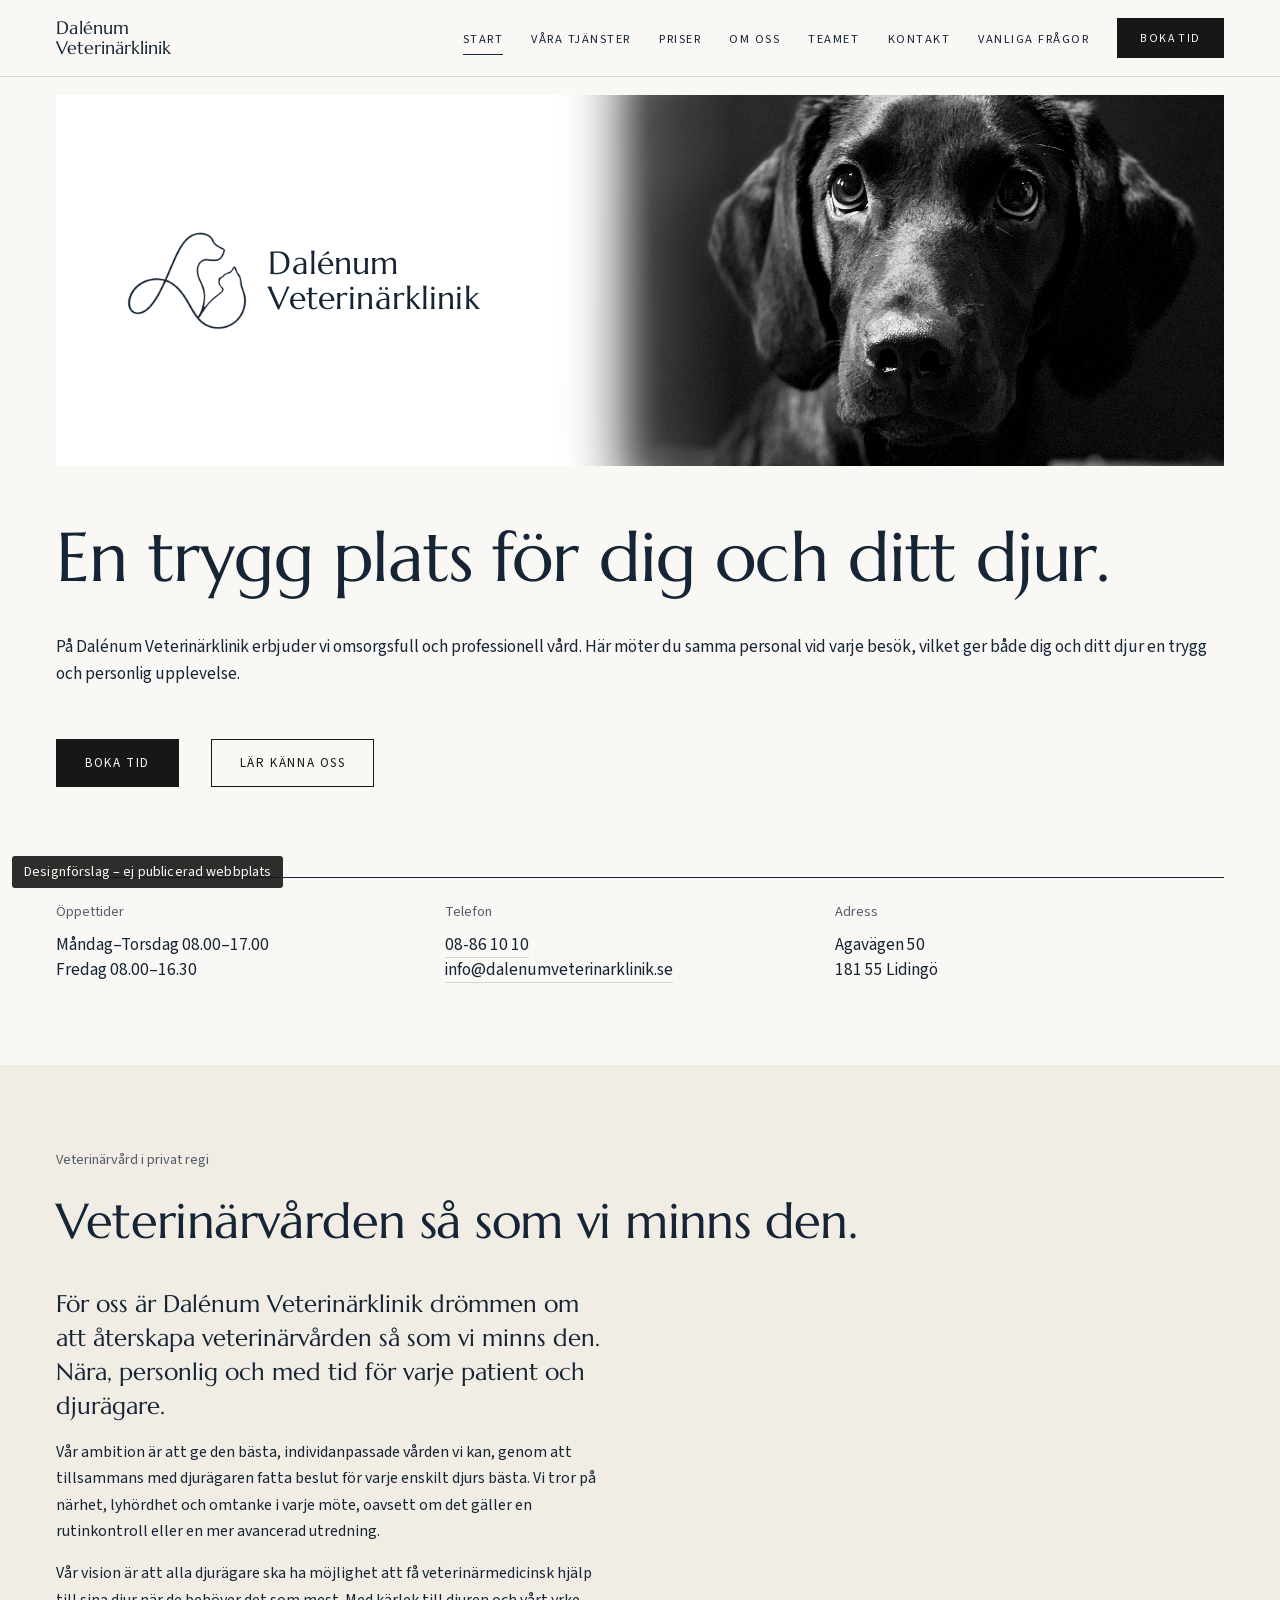
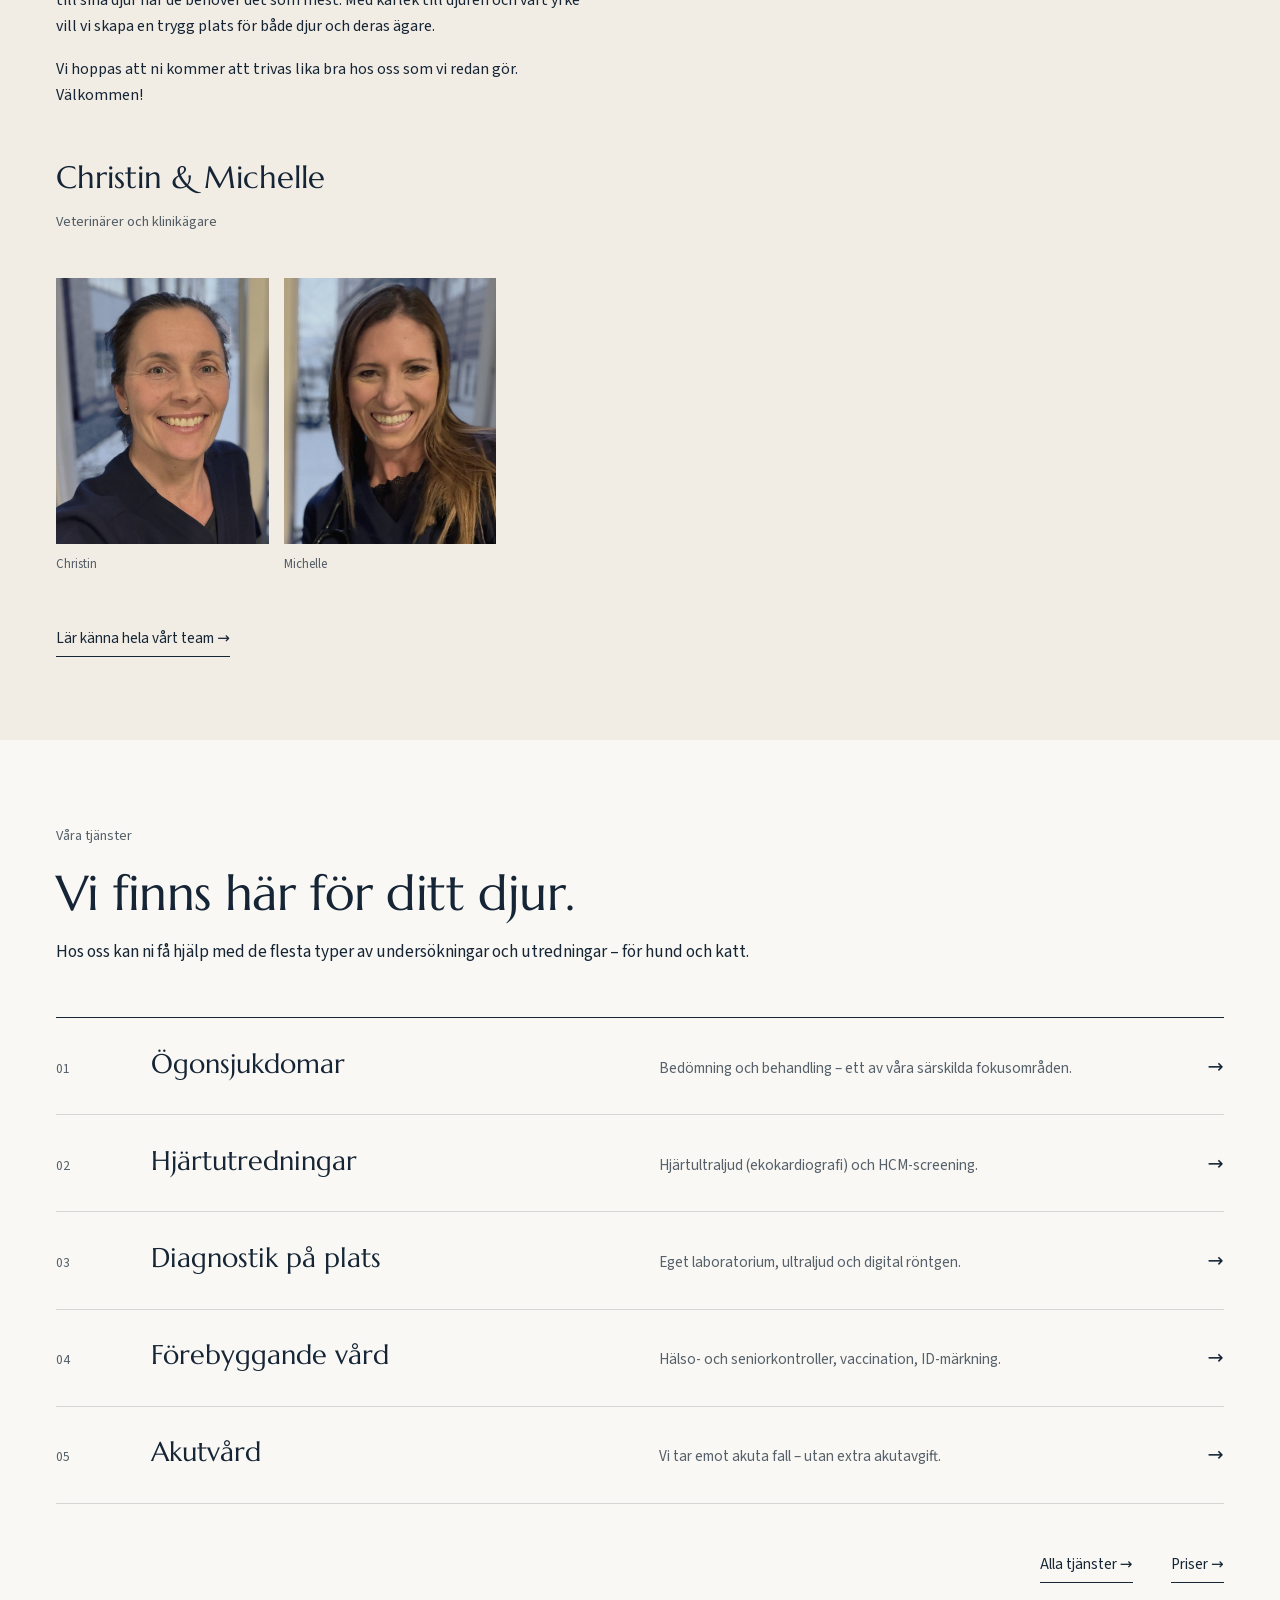
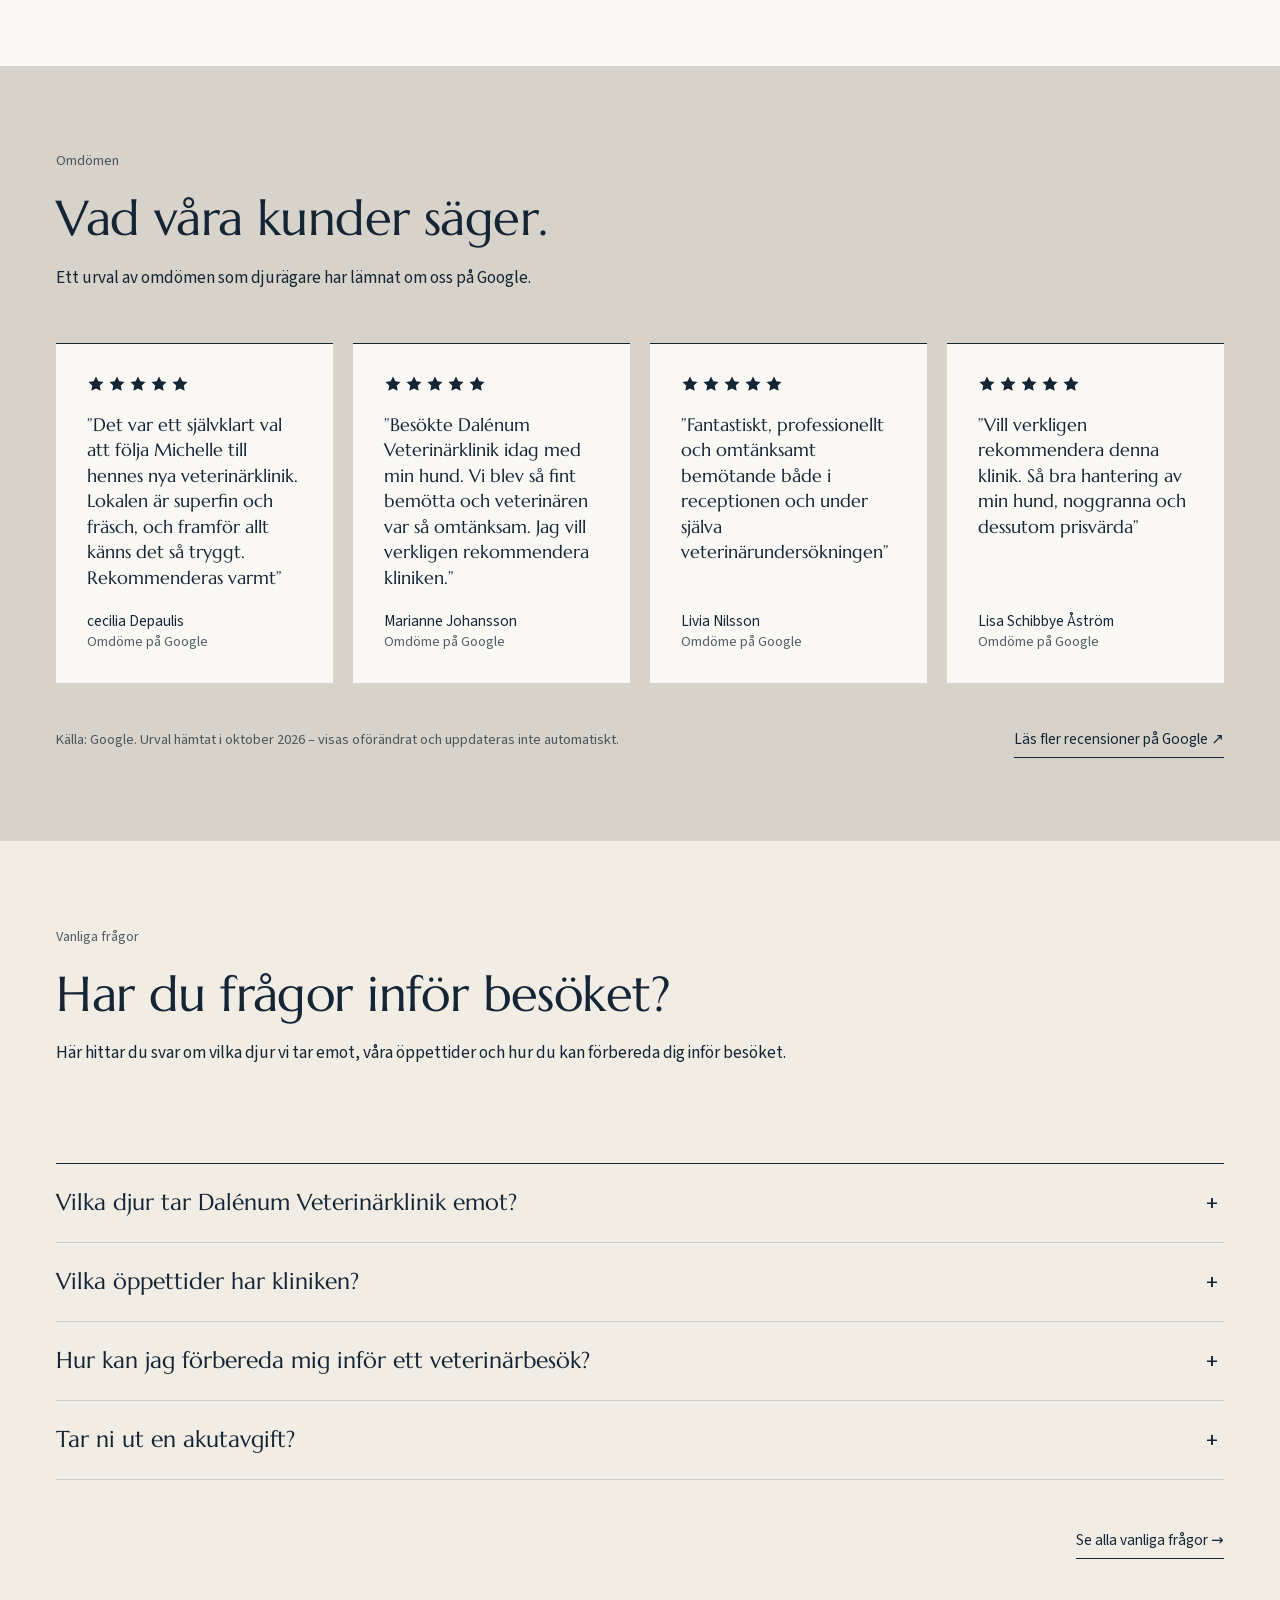
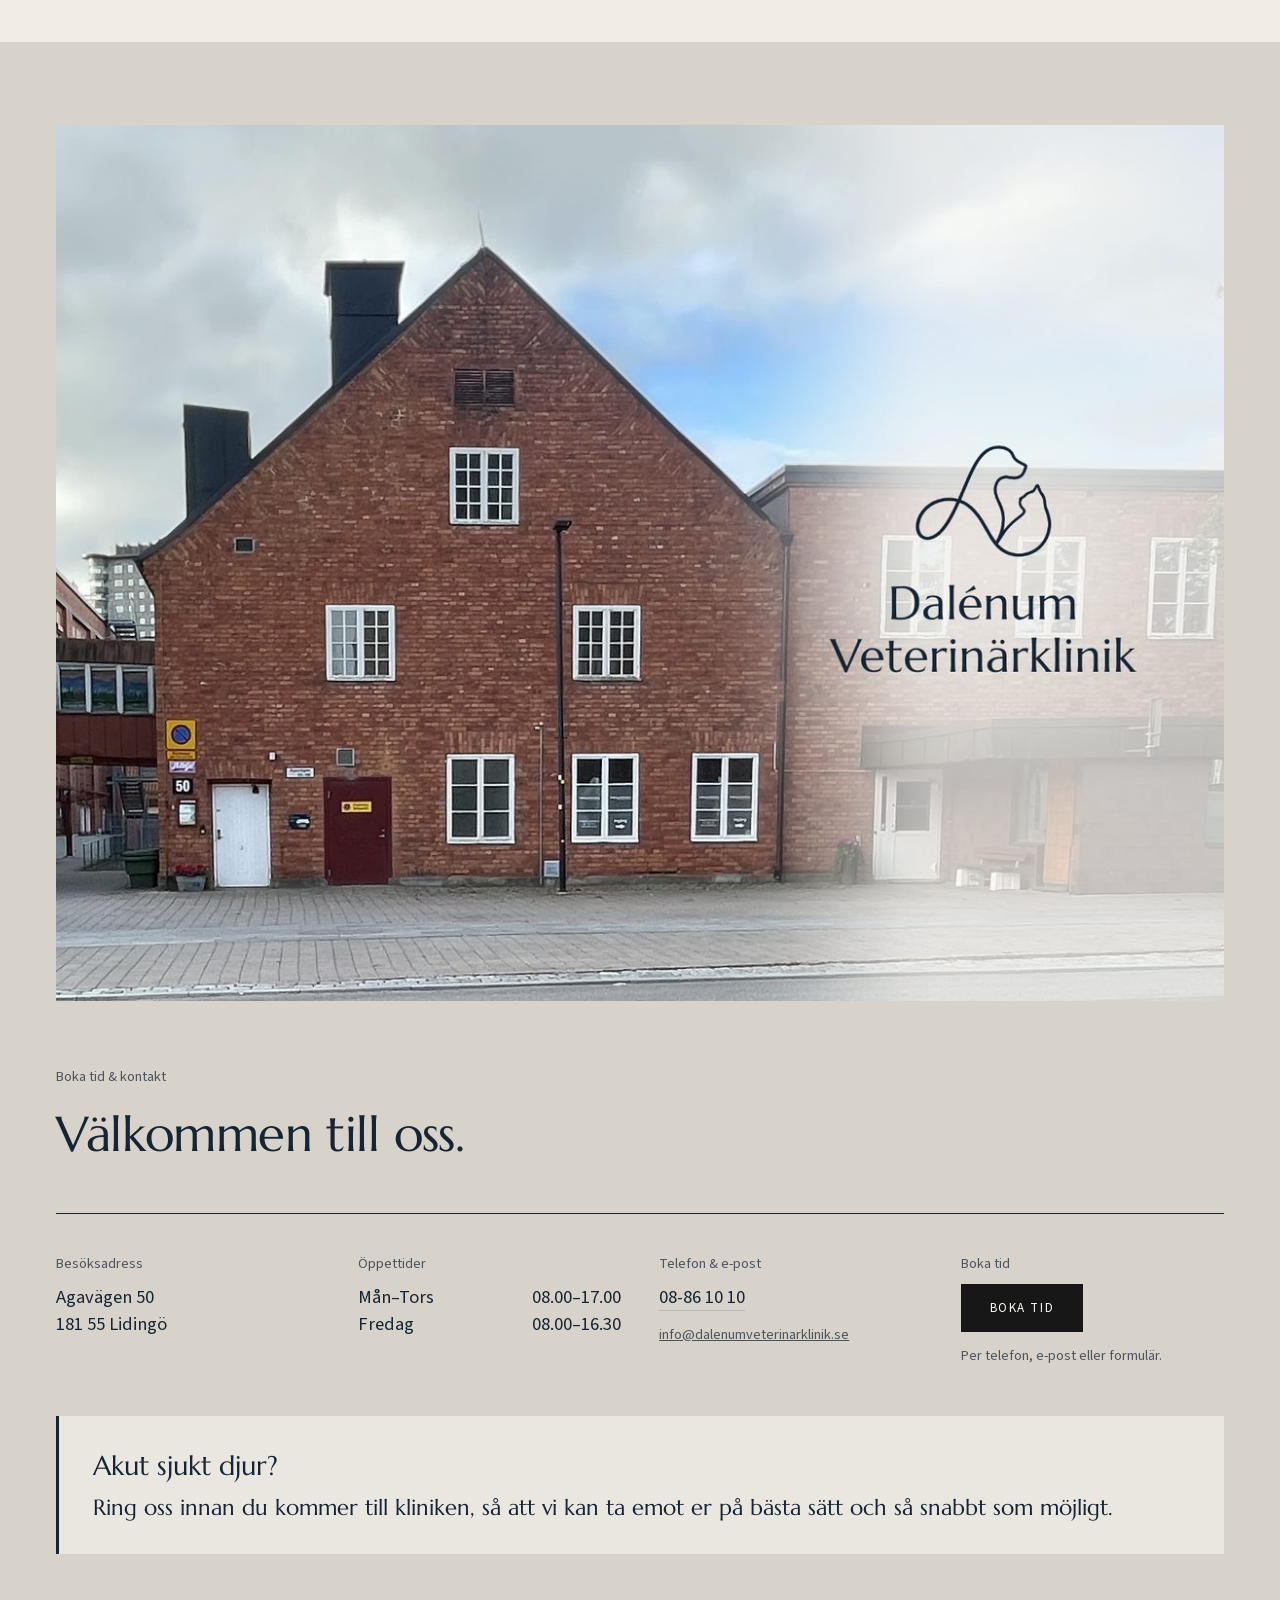
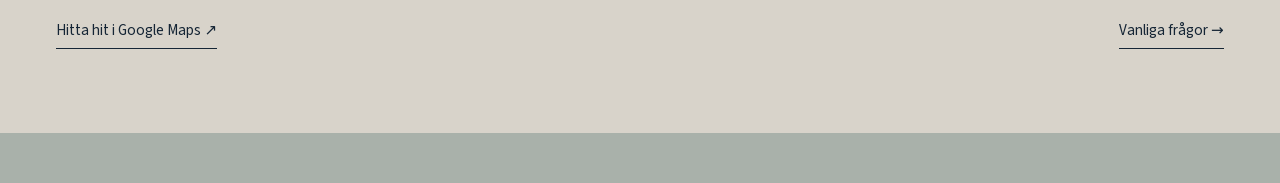
==== commit cfdf9379: "Startsida: hälsningen före tjänsterna" ====
--- a/index.html
+++ b/index.html
@@ -95,6 +95,27 @@
     </div>
   </section>
 
+  <section class="section section--sand greeting greeting--duo-under" aria-labelledby="halsning">
+    <div class="wrap">
+      <div>
+        <p class="eyebrow">Veterinärvård i privat regi</p>
+        <h2 id="halsning" class="h-l">Veterinärvården så som vi minns den.</h2>
+        <div class="letter">
+          <p>För oss är Dalénum Veterinärklinik drömmen om att återskapa veterinärvården så som vi minns den. Nära, personlig och med tid för varje patient och djurägare.</p>
+          <p>Vår ambition är att ge den bästa, individanpassade vården vi kan, genom att tillsammans med djurägaren fatta beslut för varje enskilt djurs bästa. Vi tror på närhet, lyhördhet och omtanke i varje möte, oavsett om det gäller en rutinkontroll eller en mer avancerad utredning.</p>
+          <p>Vår vision är att alla djurägare ska ha möjlighet att få veterinärmedicinsk hjälp till sina djur när de behöver det som mest. Med kärlek till djuren och vårt yrke vill vi skapa en trygg plats för både djur och deras ägare.</p>
+          <p>Vi hoppas att ni kommer att trivas lika bra hos oss som vi redan gör. Välkommen!</p>
+        </div>
+        <p class="signature">Christin &amp; Michelle<small>Veterinärer och klinikägare</small></p>
+        <div class="duo">
+          <figure><img src="assets/bilder/webbplats/christin-ruhig.jpg" alt="Christin, veterinär och klinikägare" loading="lazy"><figcaption>Christin</figcaption></figure>
+          <figure><img src="assets/bilder/webbplats/michelle-ruhig.jpg" alt="Michelle, veterinär och klinikägare" loading="lazy"><figcaption>Michelle</figcaption></figure>
+        </div>
+        <div class="actions"><a class="link-arrow" href="team.html">Lär känna hela vårt team →</a></div>
+      </div>
+    </div>
+  </section>
+
   <section class="section" aria-labelledby="tjanster">
     <div class="wrap">
       <div class="section-head">
@@ -115,27 +136,6 @@
     </div>
   </section>
 
-  <section class="section section--sand greeting greeting--duo-under" aria-labelledby="halsning">
-    <div class="wrap">
-      <div>
-        <p class="eyebrow">Veterinärvård i privat regi</p>
-        <h2 id="halsning" class="h-l">Veterinärvården så som vi minns den.</h2>
-        <div class="letter">
-          <p>För oss är Dalénum Veterinärklinik drömmen om att återskapa veterinärvården så som vi minns den. Nära, personlig och med tid för varje patient och djurägare.</p>
-          <p>Vår ambition är att ge den bästa, individanpassade vården vi kan, genom att tillsammans med djurägaren fatta beslut för varje enskilt djurs bästa. Vi tror på närhet, lyhördhet och omtanke i varje möte, oavsett om det gäller en rutinkontroll eller en mer avancerad utredning.</p>
-          <p>Vår vision är att alla djurägare ska ha möjlighet att få veterinärmedicinsk hjälp till sina djur när de behöver det som mest. Med kärlek till djuren och vårt yrke vill vi skapa en trygg plats för både djur och deras ägare.</p>
-          <p>Vi hoppas att ni kommer att trivas lika bra hos oss som vi redan gör. Välkommen!</p>
-        </div>
-        <p class="signature">Christin &amp; Michelle<small>Veterinärer och klinikägare</small></p>
-        <div class="duo">
-          <figure><img src="assets/bilder/webbplats/christin-ruhig.jpg" alt="Christin, veterinär och klinikägare" loading="lazy"><figcaption>Christin</figcaption></figure>
-          <figure><img src="assets/bilder/webbplats/michelle-ruhig.jpg" alt="Michelle, veterinär och klinikägare" loading="lazy"><figcaption>Michelle</figcaption></figure>
-        </div>
-        <div class="actions"><a class="link-arrow" href="team.html">Lär känna hela vårt team →</a></div>
-      </div>
-    </div>
-  </section>
-
   <section class="section section--stone reviews-section" aria-labelledby="omdomen">
     <div class="wrap">
       <div class="section-head">
--- a/assets/css/site.css
+++ b/assets/css/site.css
@@ -27,7 +27,7 @@
 
   --side: clamp(20px, 4.4vw, 72px);
   --max: 1520px;
-  --section: clamp(80px, 10vw, 160px);
+  --section: clamp(56px, 6.5vw, 104px);
   --line: rgba(var(--ink-rgb), 0.16);
   --muted: rgba(var(--ink-rgb), 0.72);
   --header-h: 76px;
@@ -483,3 +483,46 @@
 
 /* Hänvisning till vanliga frågor på startsidan */
 .faq-teaser .actions { margin-top: clamp(24px, 3vw, 36px); }
+
+/* Unterseiten: kompakterer Übergang Kopf -> erster Abschnitt (Entwurf 02.11.2026) */
+.page-head { padding-bottom: clamp(28px, 3.5vw, 48px); }
+.page-head .actions { margin-top: clamp(24px, 2.6vw, 36px); }
+.page-head + .section { padding-top: clamp(40px, 4.4vw, 64px); }
+.page-head + .section .contact-grid { border-top: 0; padding-top: 0; }
+
+/* Startseite: weißer Nebel, Fotohintergrund nach links weitergeführt (Entwurf 02.11.2026) */
+.hero-lab__stage { --dog: 52%; --white: 34%; --clear: 58%; background: #FFFFFF; }
+.hero-lab__dog { width: var(--dog);
+  -webkit-mask-image: linear-gradient(90deg, transparent 0, #000 22%); mask-image: linear-gradient(90deg, transparent 0, #000 22%); }
+.hero-lab__stage::before { content: ""; position: absolute; top: -40px; bottom: -40px; right: var(--dog); width: calc(var(--dog) + 40px); pointer-events: none;
+  background: #1c1c1c url("../bilder/webbplats/IMG_2534-start.jpg") 50% 20% / cover no-repeat; transform: scaleX(-1); transform-origin: 100% 50%;
+  filter: grayscale(1) blur(28px) brightness(0.85); }
+.hero-lab__stage::after { inset: 0; background: linear-gradient(90deg, #FFFFFF 0%, #FFFFFF var(--white), rgba(255, 255, 255, 0.6) calc(var(--white) + (var(--clear) - var(--white)) * 0.35), rgba(255, 255, 255, 0.18) calc(var(--white) + (var(--clear) - var(--white)) * 0.7), rgba(255, 255, 255, 0) var(--clear)); }
+@media (max-width: 900px) {
+  .hero-lab__stage { --dog: 57%; --white: 36%; --clear: 54%; }
+  .hero-lab__dog { object-position: 50% 18%; }
+  .hero-lab__logo.lockup { left: 0; width: 43%; flex-direction: column; align-items: center; gap: clamp(8px, 1.6vw, 14px); text-align: center; }
+  .hero-lab__logo.lockup img { width: clamp(84px, 16vw, 140px); }
+  .hero-lab__logo.lockup .wordmark { font-size: clamp(1rem, 3.2vw, 1.6rem); }
+}
+@media (max-width: 620px) {
+  .hero-lab__stage { aspect-ratio: 4 / 3; --white: 38%; --clear: 56%; }
+  .hero-lab__logo.lockup img { width: min(112px, 27vw); }
+  .hero-lab__logo.lockup .wordmark { font-size: clamp(1rem, 4.6vw, 1.3rem); }
+}
+
+/* Startseite: Foto Christin & Michelle kleiner unter dem Text (Entwurf 02.11.2026) */
+.greeting--duo-under .wrap { grid-template-columns: minmax(0, 1fr); }
+.greeting--duo-under .duo { position: static; max-width: 440px; margin-top: clamp(32px, 3.5vw, 48px); }
+@media (max-width: 620px) { .greeting--duo-under .duo { max-width: none; } }
+
+/* Startseite: neue Reihenfolge (Entwurf 02.11.2026) */
+.more { gap: clamp(20px, 3vw, 40px); flex-wrap: wrap; }
+.faq-teaser__list { margin-top: clamp(28px, 3.5vw, 48px); }
+
+/* Kontakt: Formular unter dem Kopf, Kontaktdaten danach ohne Linie (Entwurf 02.11.2026) */
+.bf-section + .section .contact-grid { border-top: 0; padding-top: 0; }
+
+/* Akut-Hinweis größer und auffälliger (Boka tid, Kontakt, Startseite) (Entwurf 02.11.2026) */
+.emergency { font-family: var(--serif); font-size: clamp(1.2rem, 1.7vw, 1.55rem); line-height: 1.45; padding: clamp(22px, 2.4vw, 32px) clamp(22px, 2.6vw, 36px); border-left-width: 3px; }
+.emergency strong { display: block; margin-bottom: 6px; font-weight: 400; font-size: 1.25em; }
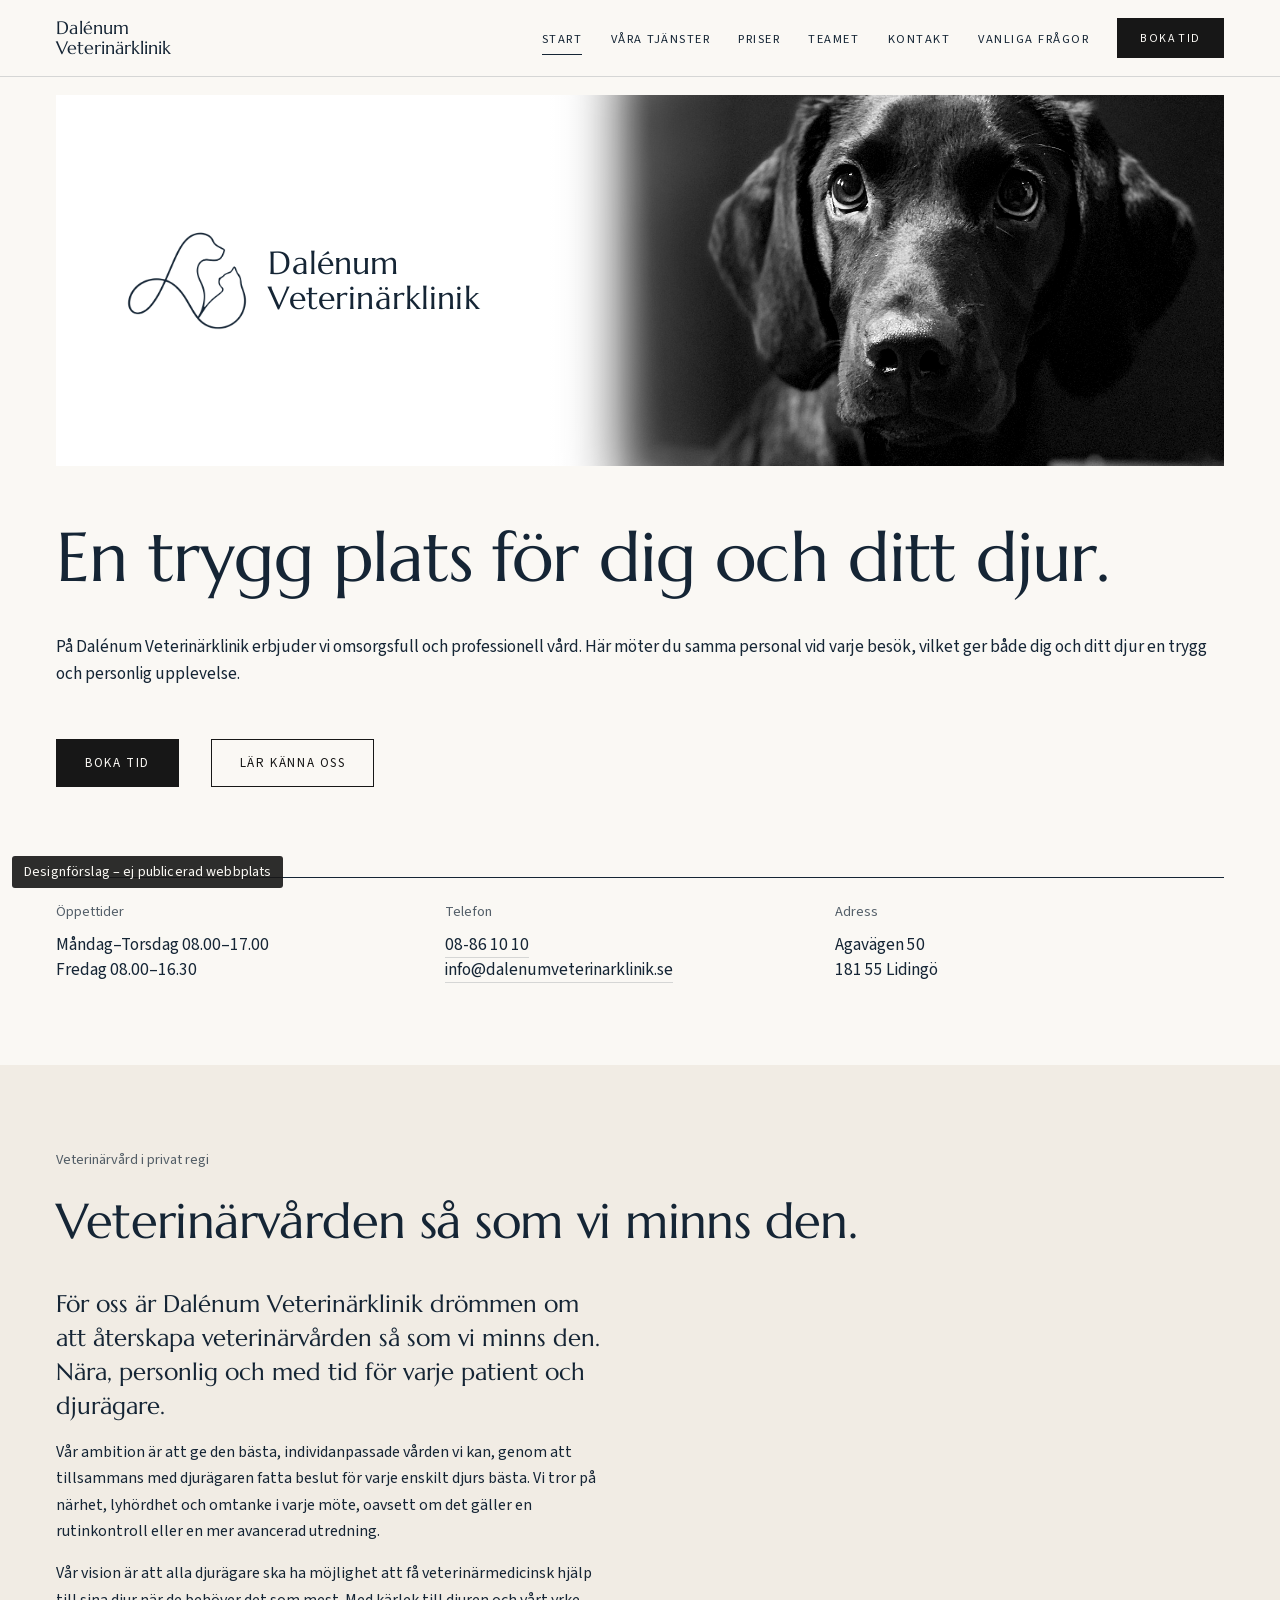
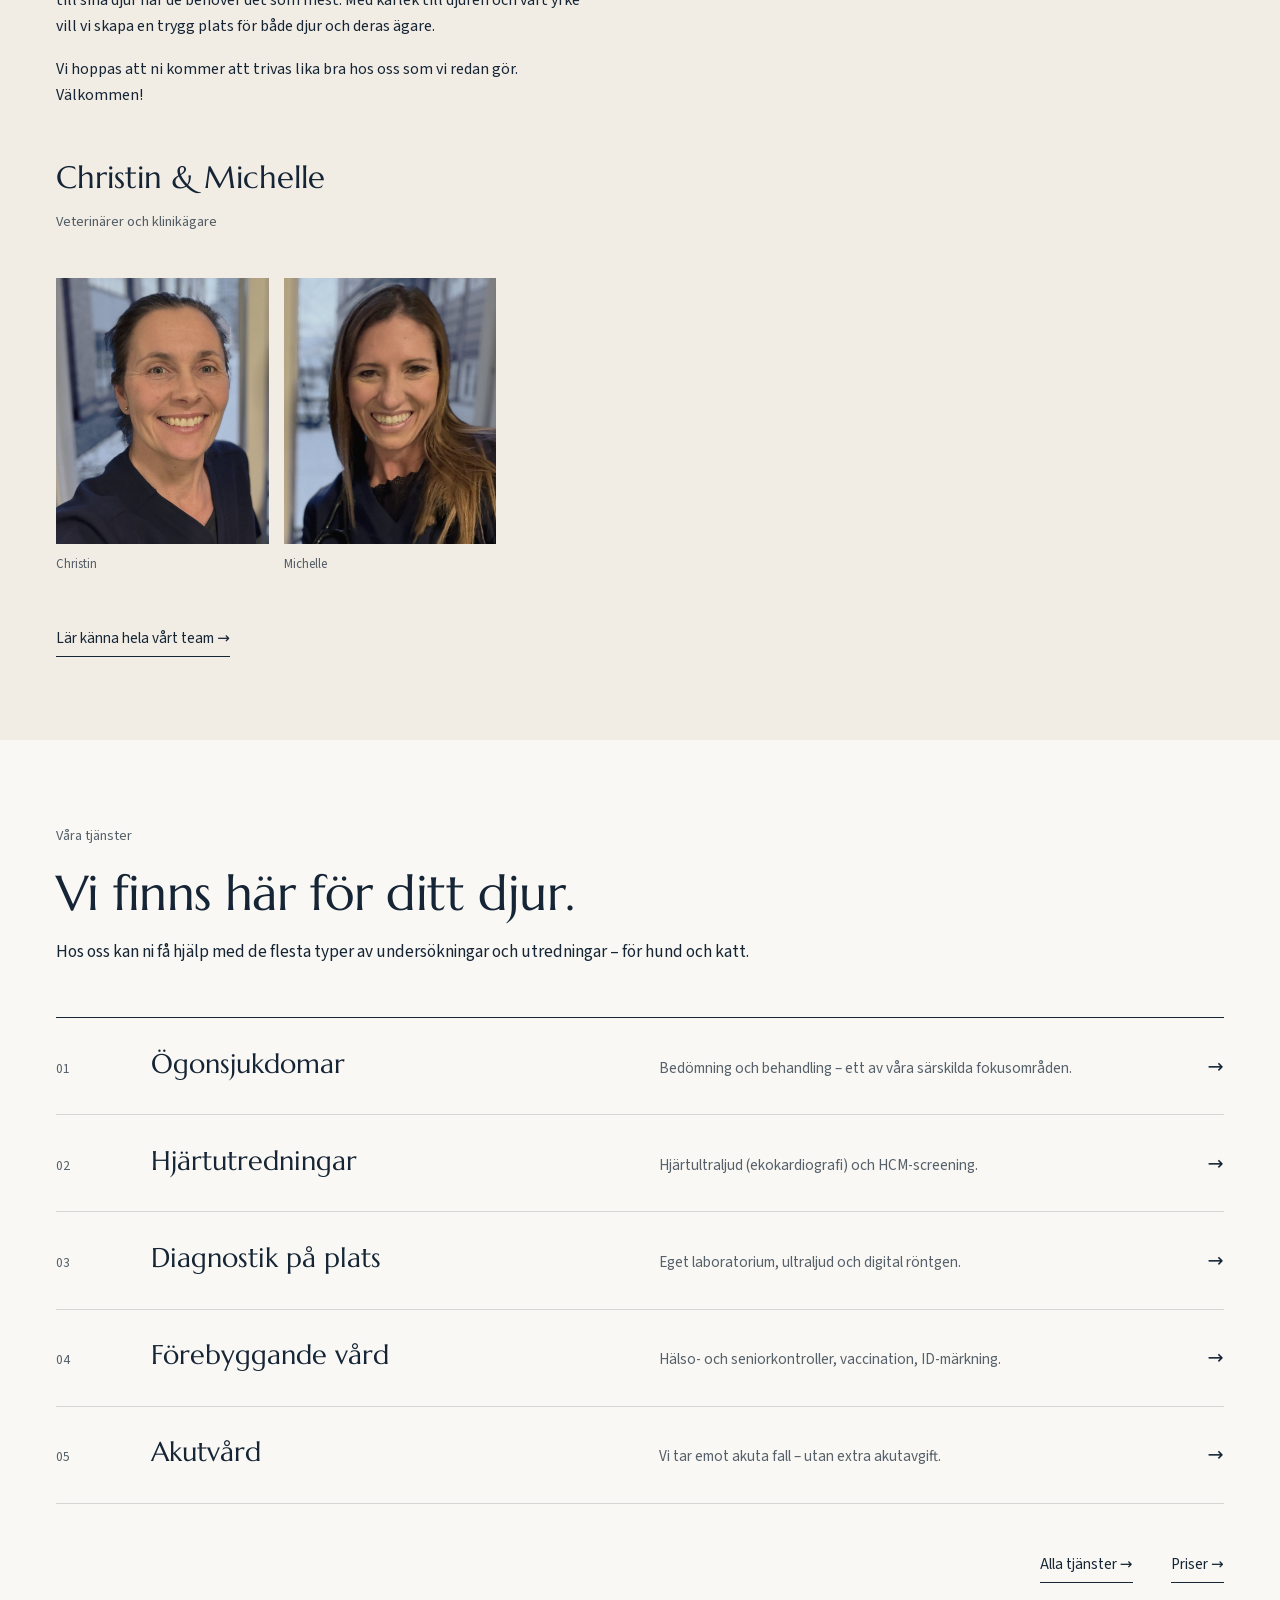
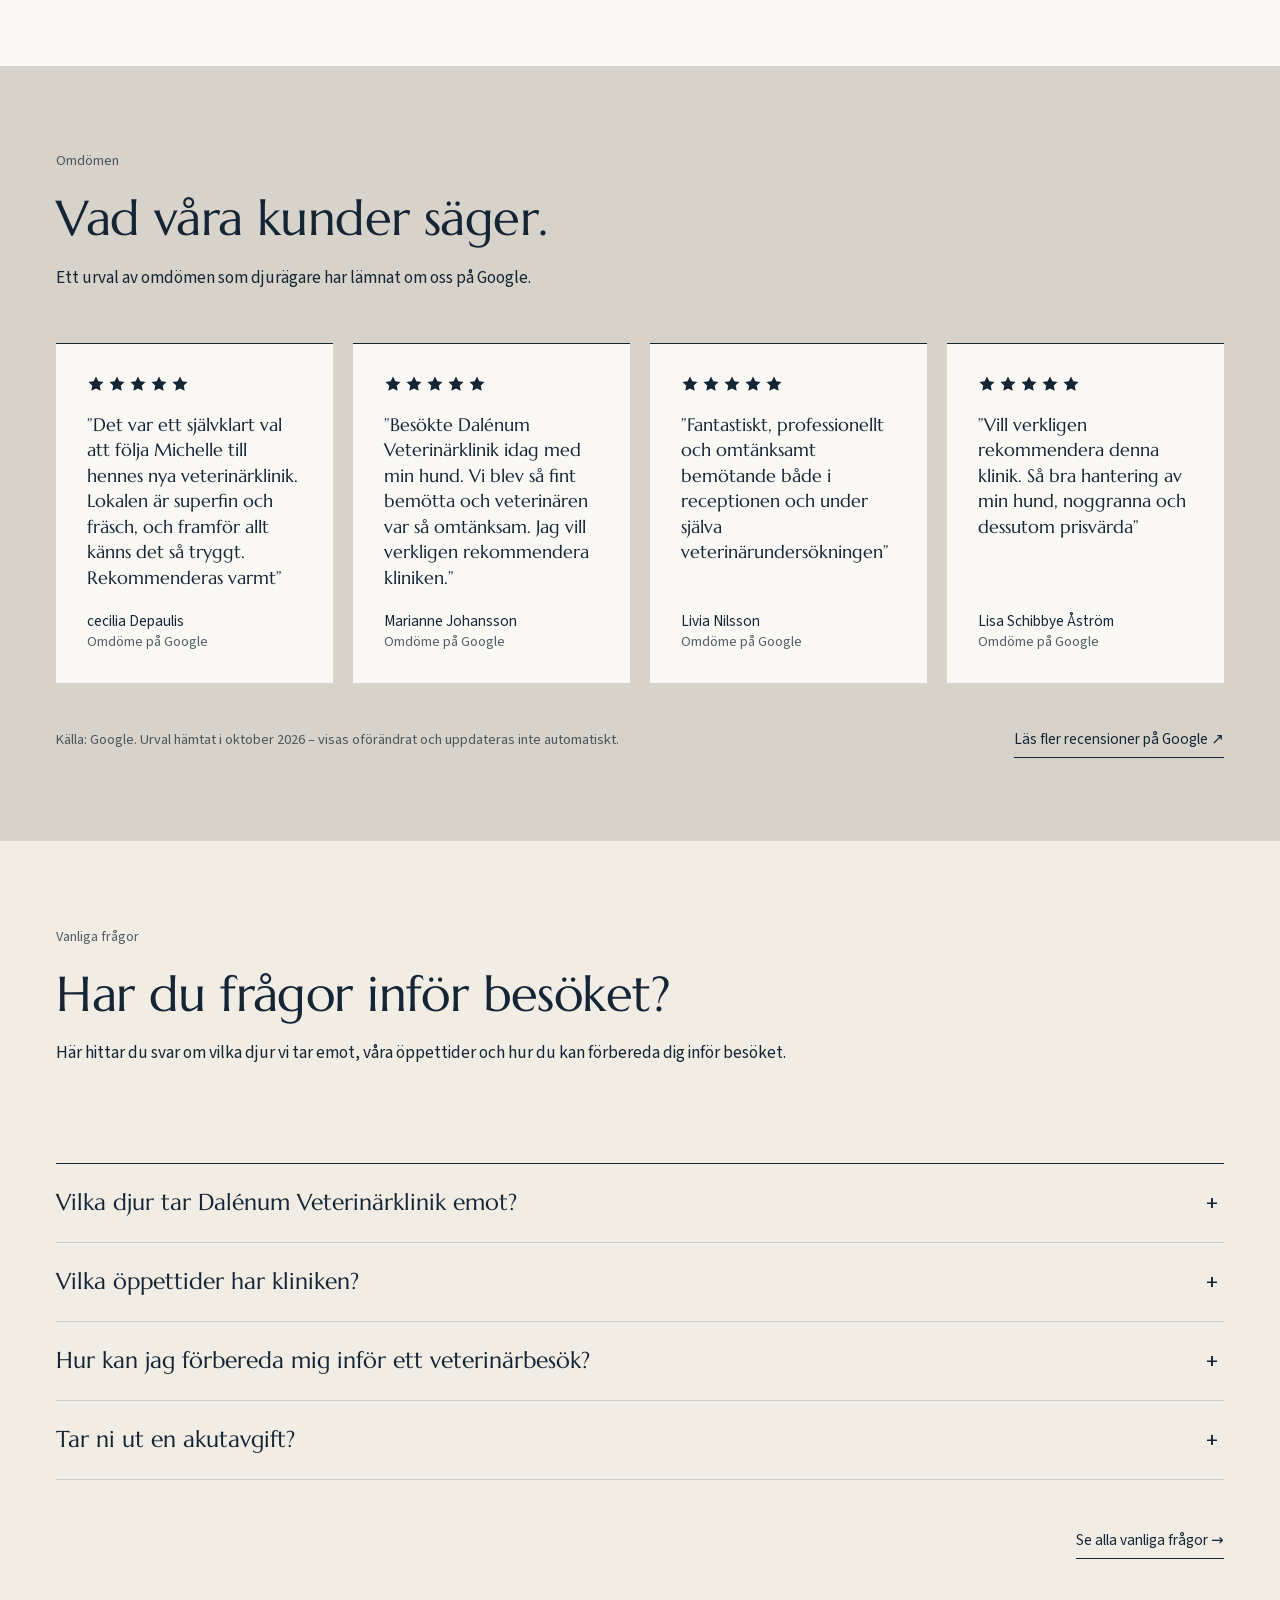
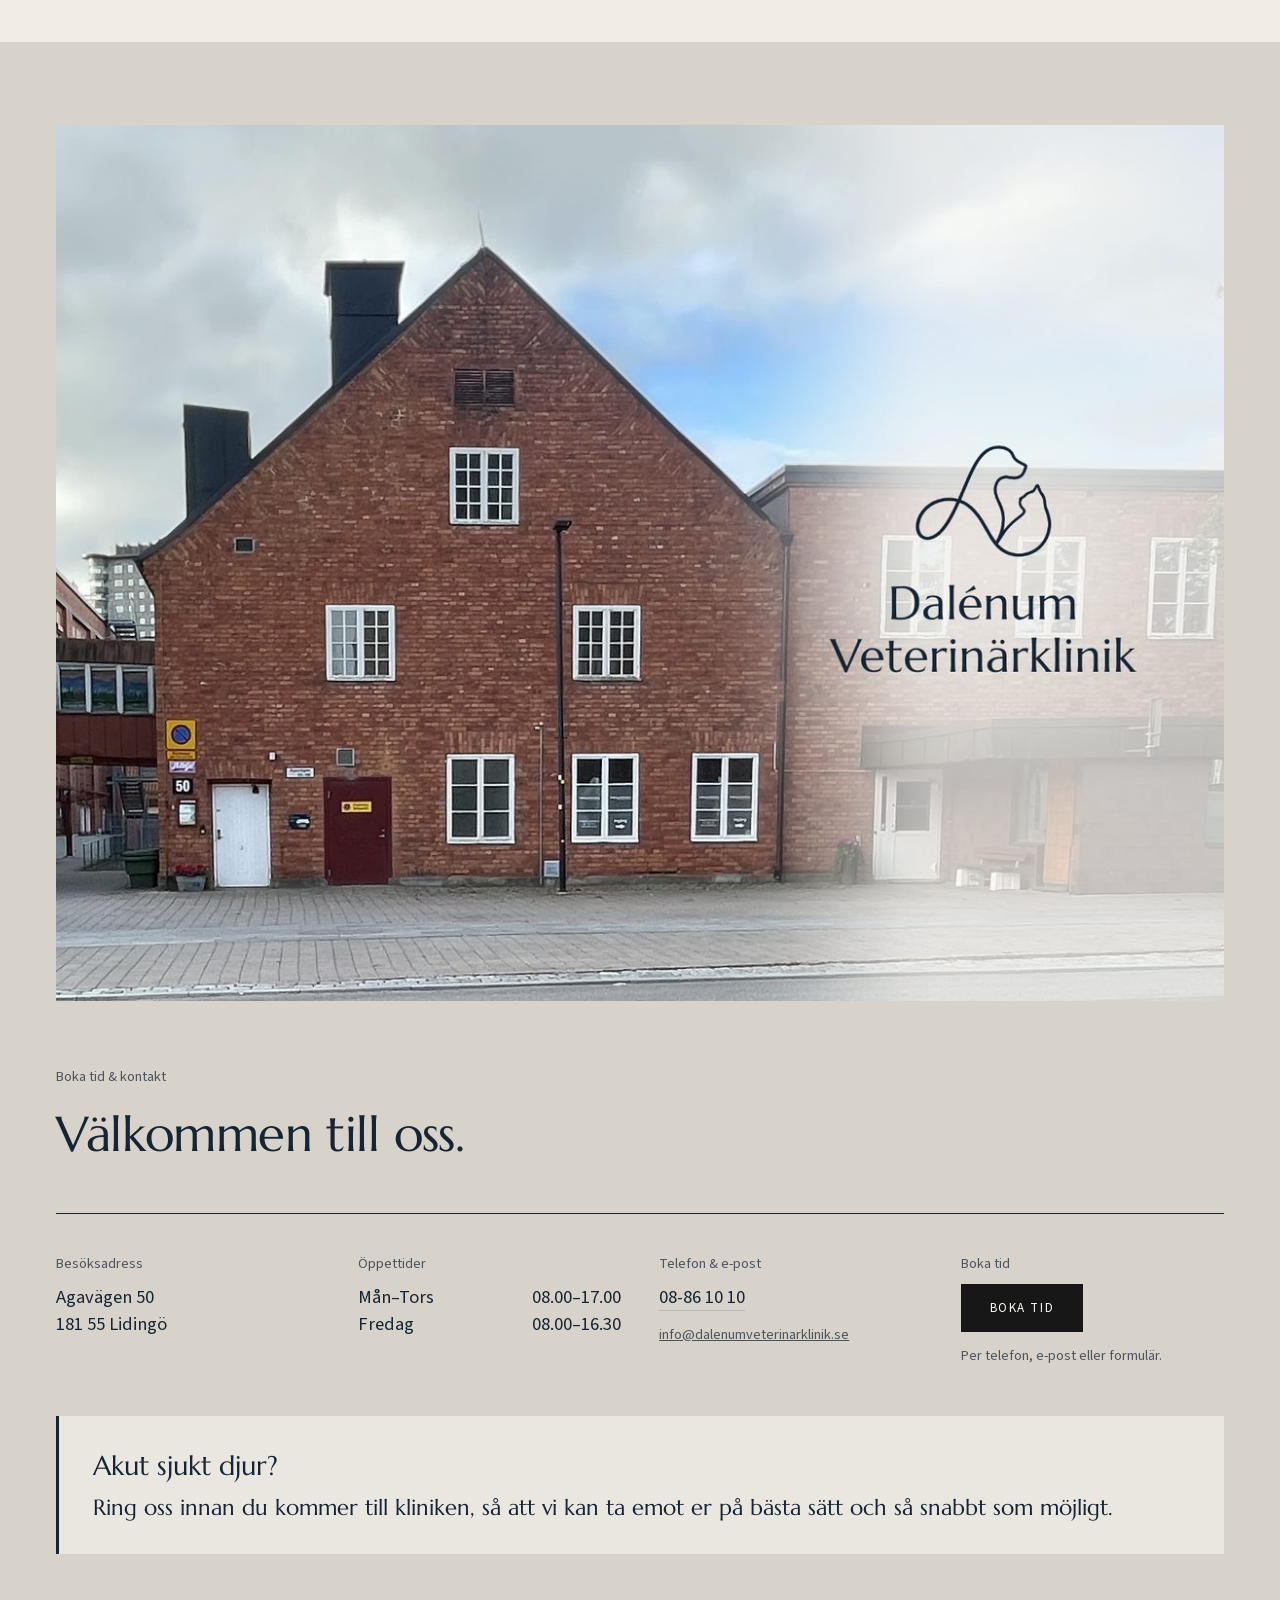
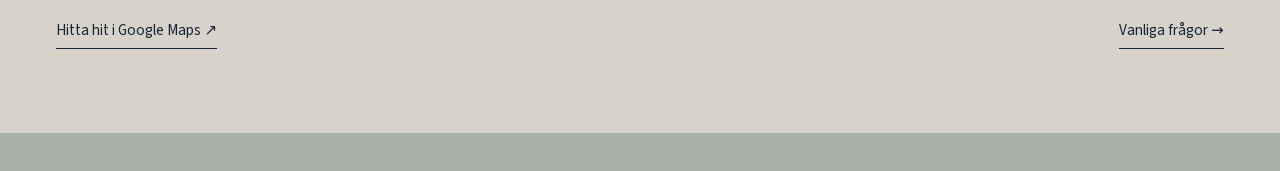
==== commit 63cb8d5a: "Om oss och Teamet sammanslagna till Teamet, fyra exempelplatser" ====
--- a/index.html
+++ b/index.html
@@ -32,7 +32,6 @@
         <li><a href="index.html" aria-current="page">Start</a></li>
         <li><a href="tjanster.html">Våra tjänster</a></li>
         <li><a href="priser.html">Priser</a></li>
-        <li><a href="om-oss.html">Om oss</a></li>
         <li><a href="team.html">Teamet</a></li>
         <li><a href="kontakt.html">Kontakt</a></li>
         <li><a href="faq.html">Vanliga frågor</a></li>
@@ -50,7 +49,6 @@
     <li><a href="index.html" aria-current="page">Start</a></li>
     <li><a href="tjanster.html">Våra tjänster</a></li>
     <li><a href="priser.html">Priser</a></li>
-    <li><a href="om-oss.html">Om oss</a></li>
     <li><a href="team.html">Teamet</a></li>
     <li><a href="kontakt.html">Kontakt &amp; hitta hit</a></li>
     <li><a href="faq.html">Vanliga frågor</a></li>
@@ -83,7 +81,7 @@
           <p class="lead">På Dalénum Veterinärklinik erbjuder vi omsorgsfull och professionell vård. Här möter du samma personal vid varje besök, vilket ger både dig och ditt djur en trygg och personlig upplevelse.</p>
           <div class="actions">
             <a class="btn" href="bokning.html">Boka tid</a>
-            <a class="btn btn--ghost" href="om-oss.html">Lär känna oss</a>
+            <a class="btn btn--ghost" href="team.html">Lär känna oss</a>
           </div>
         </div>
       </div>
@@ -245,7 +243,6 @@
         <ul>
           <li><a href="tjanster.html">Våra tjänster</a></li>
           <li><a href="priser.html">Priser</a></li>
-          <li><a href="om-oss.html">Om oss</a></li>
           <li><a href="team.html">Teamet</a></li>
           <li><a href="faq.html">Vanliga frågor</a></li>
           <li><a href="bokning.html">Boka tid</a></li>
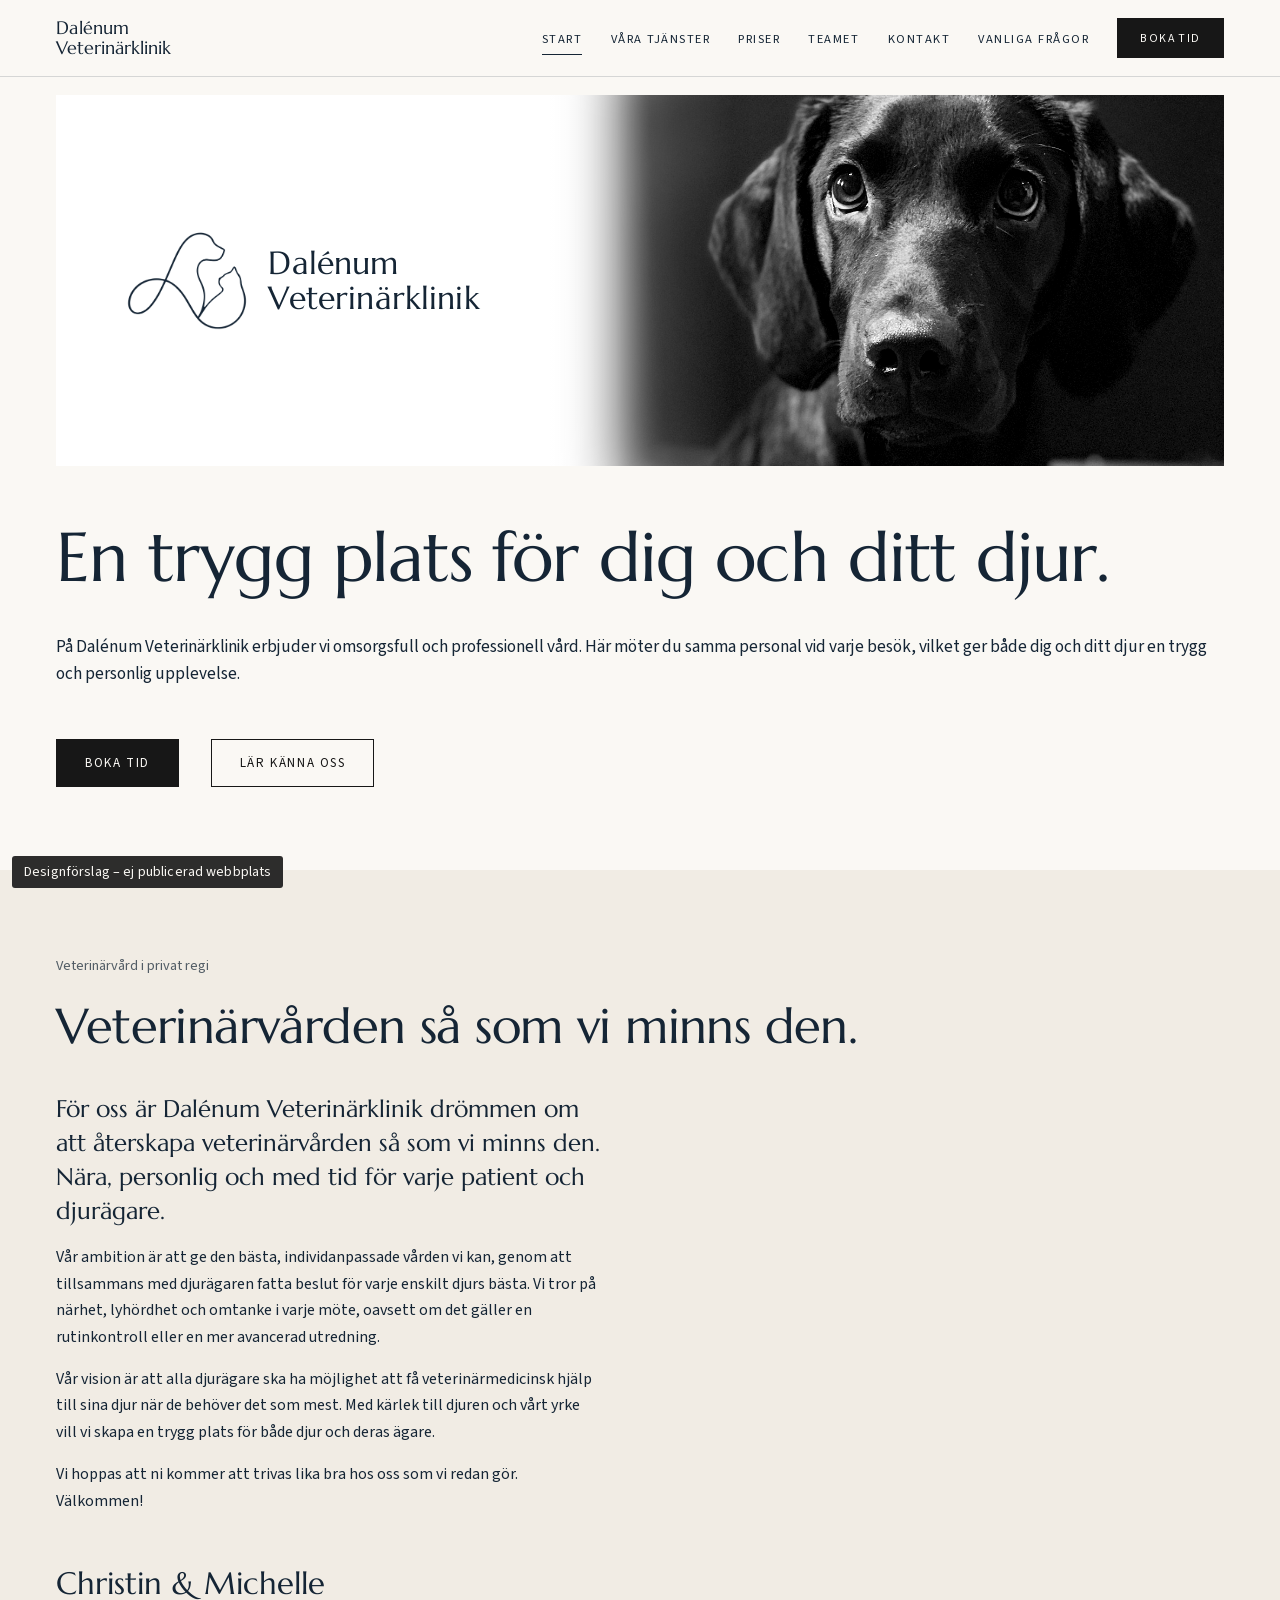
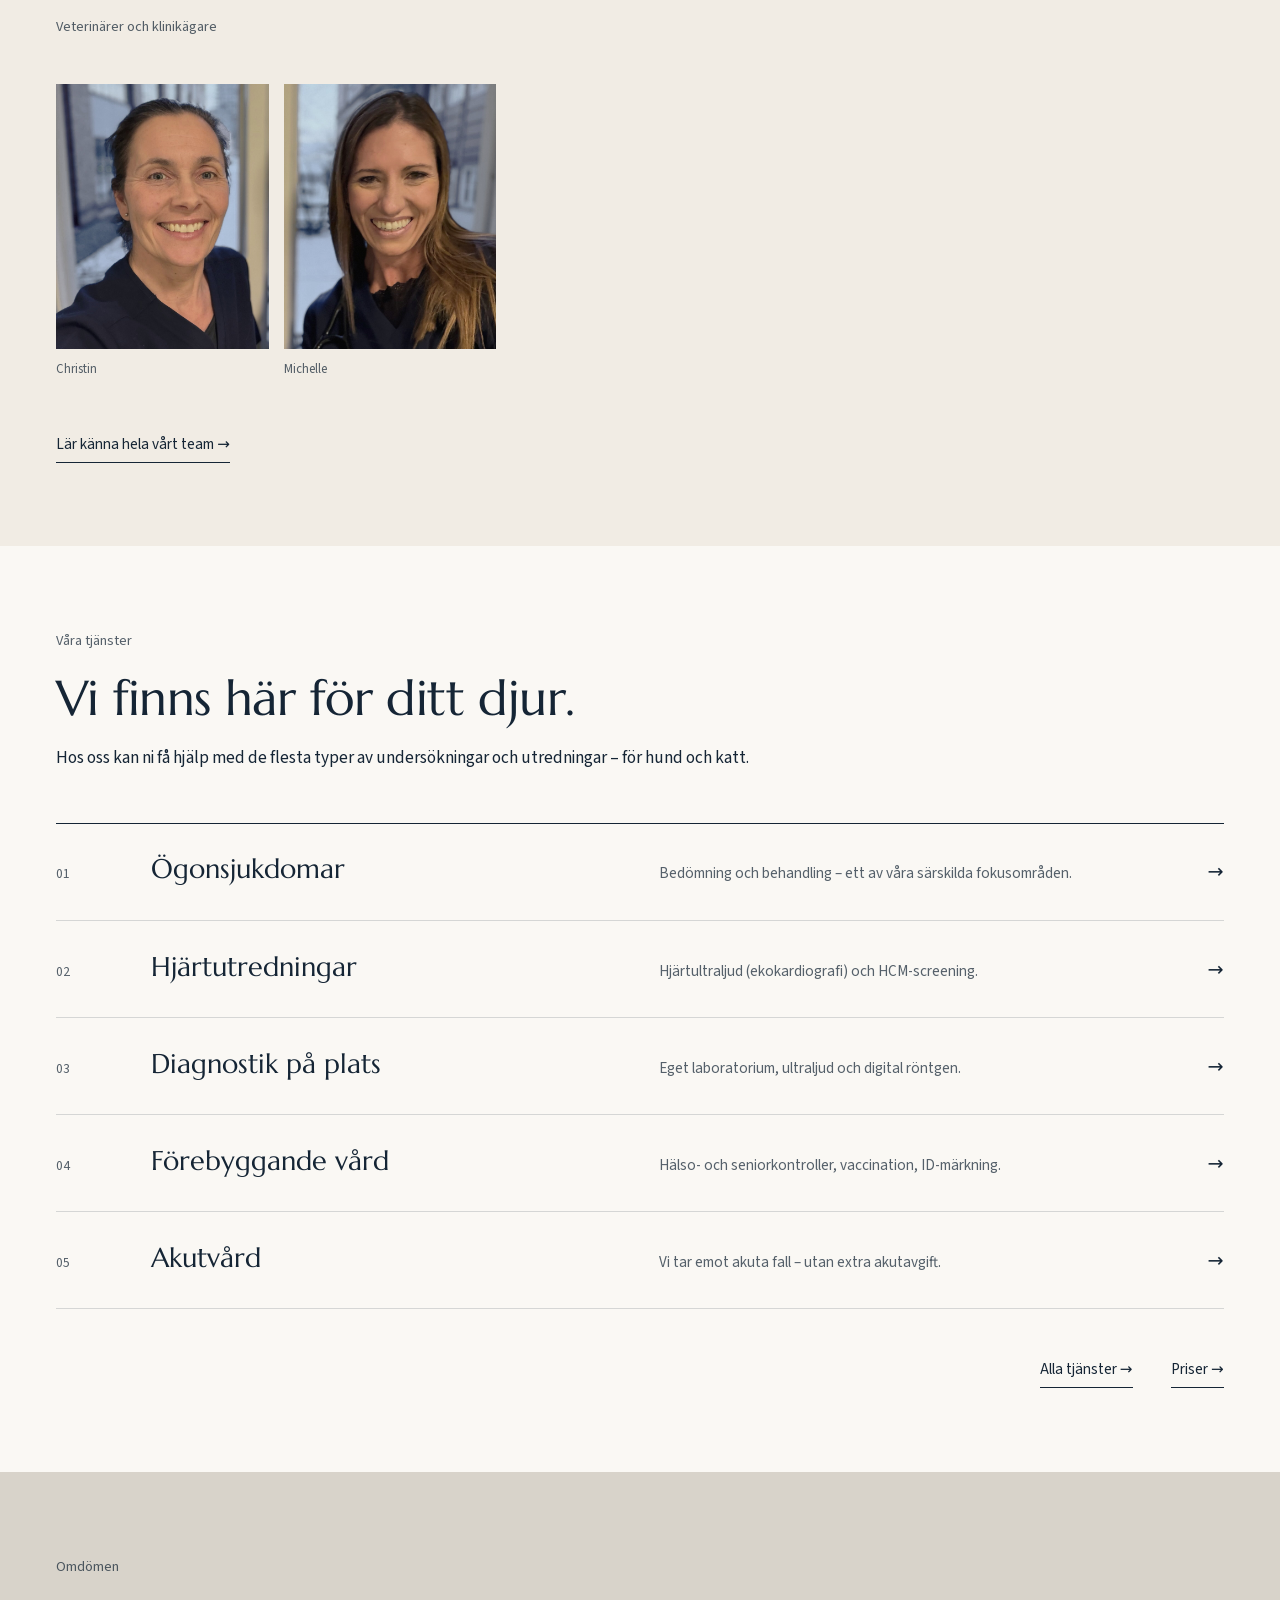
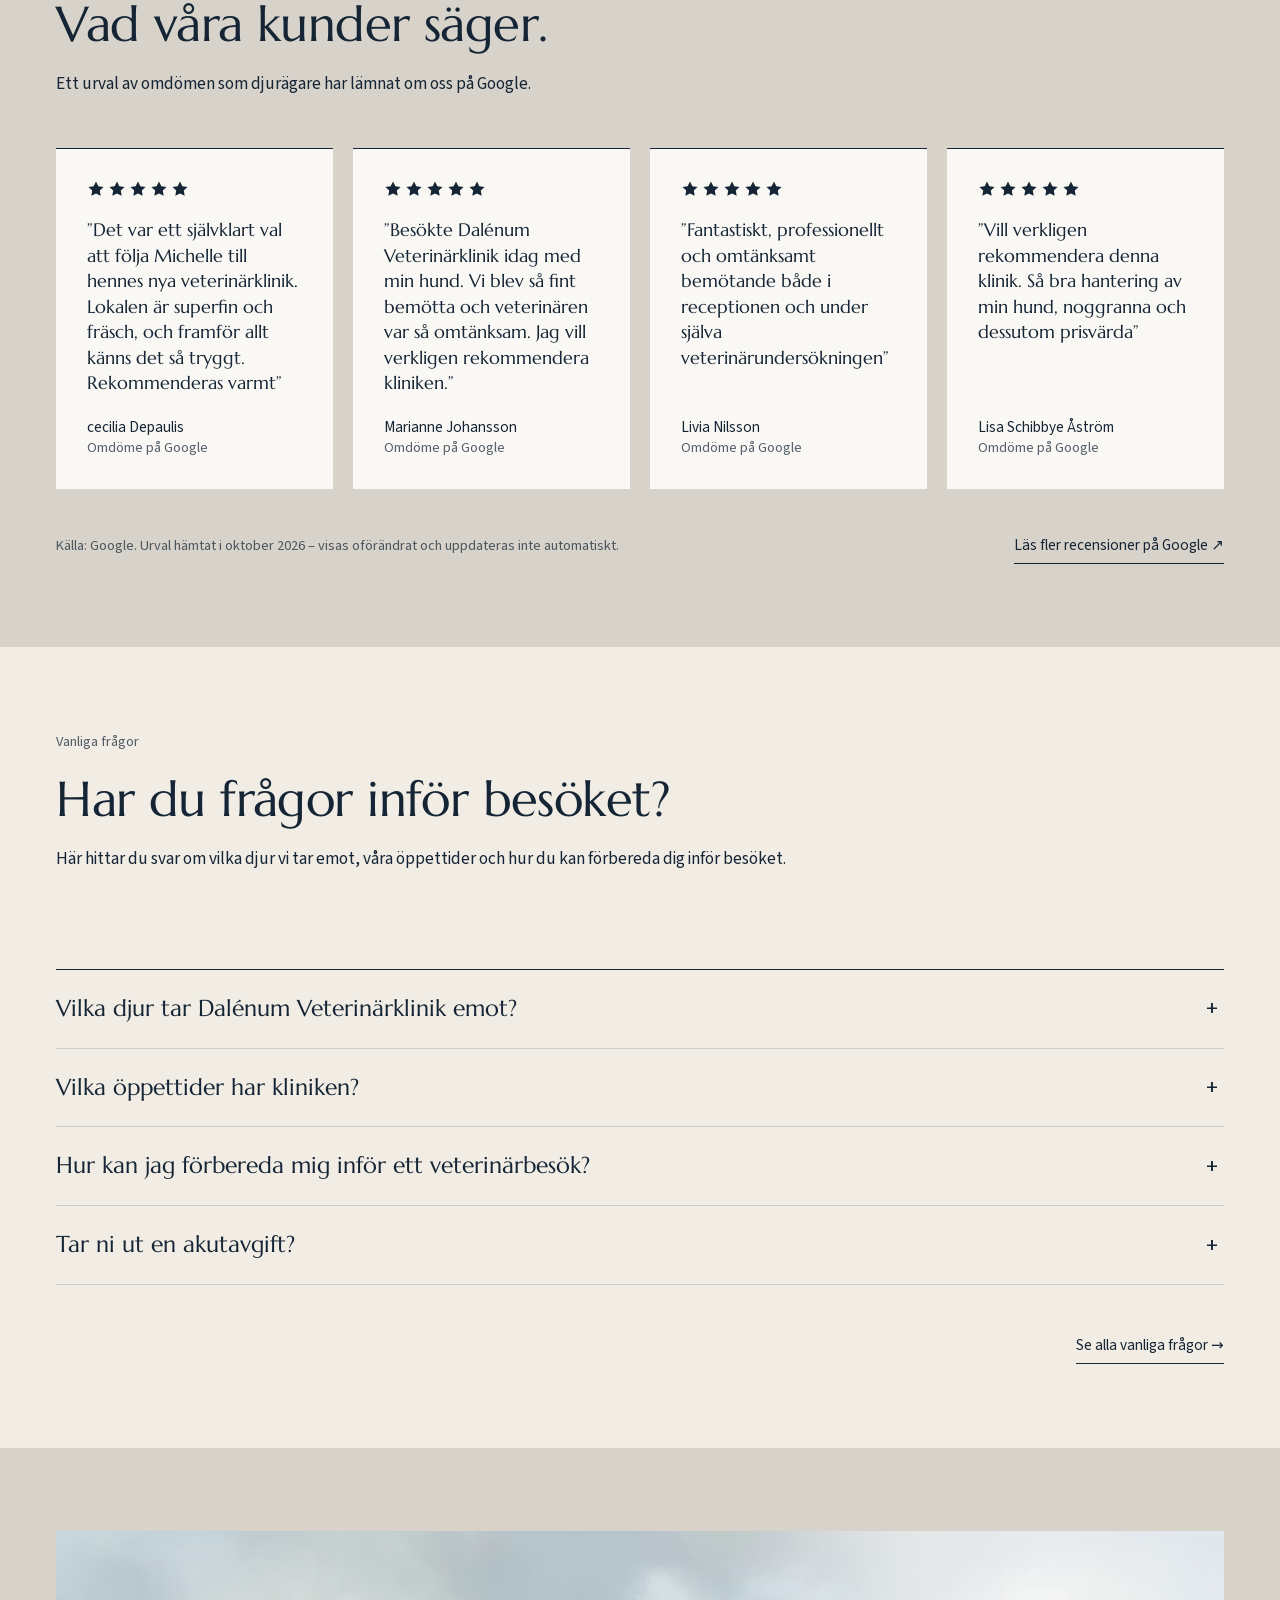
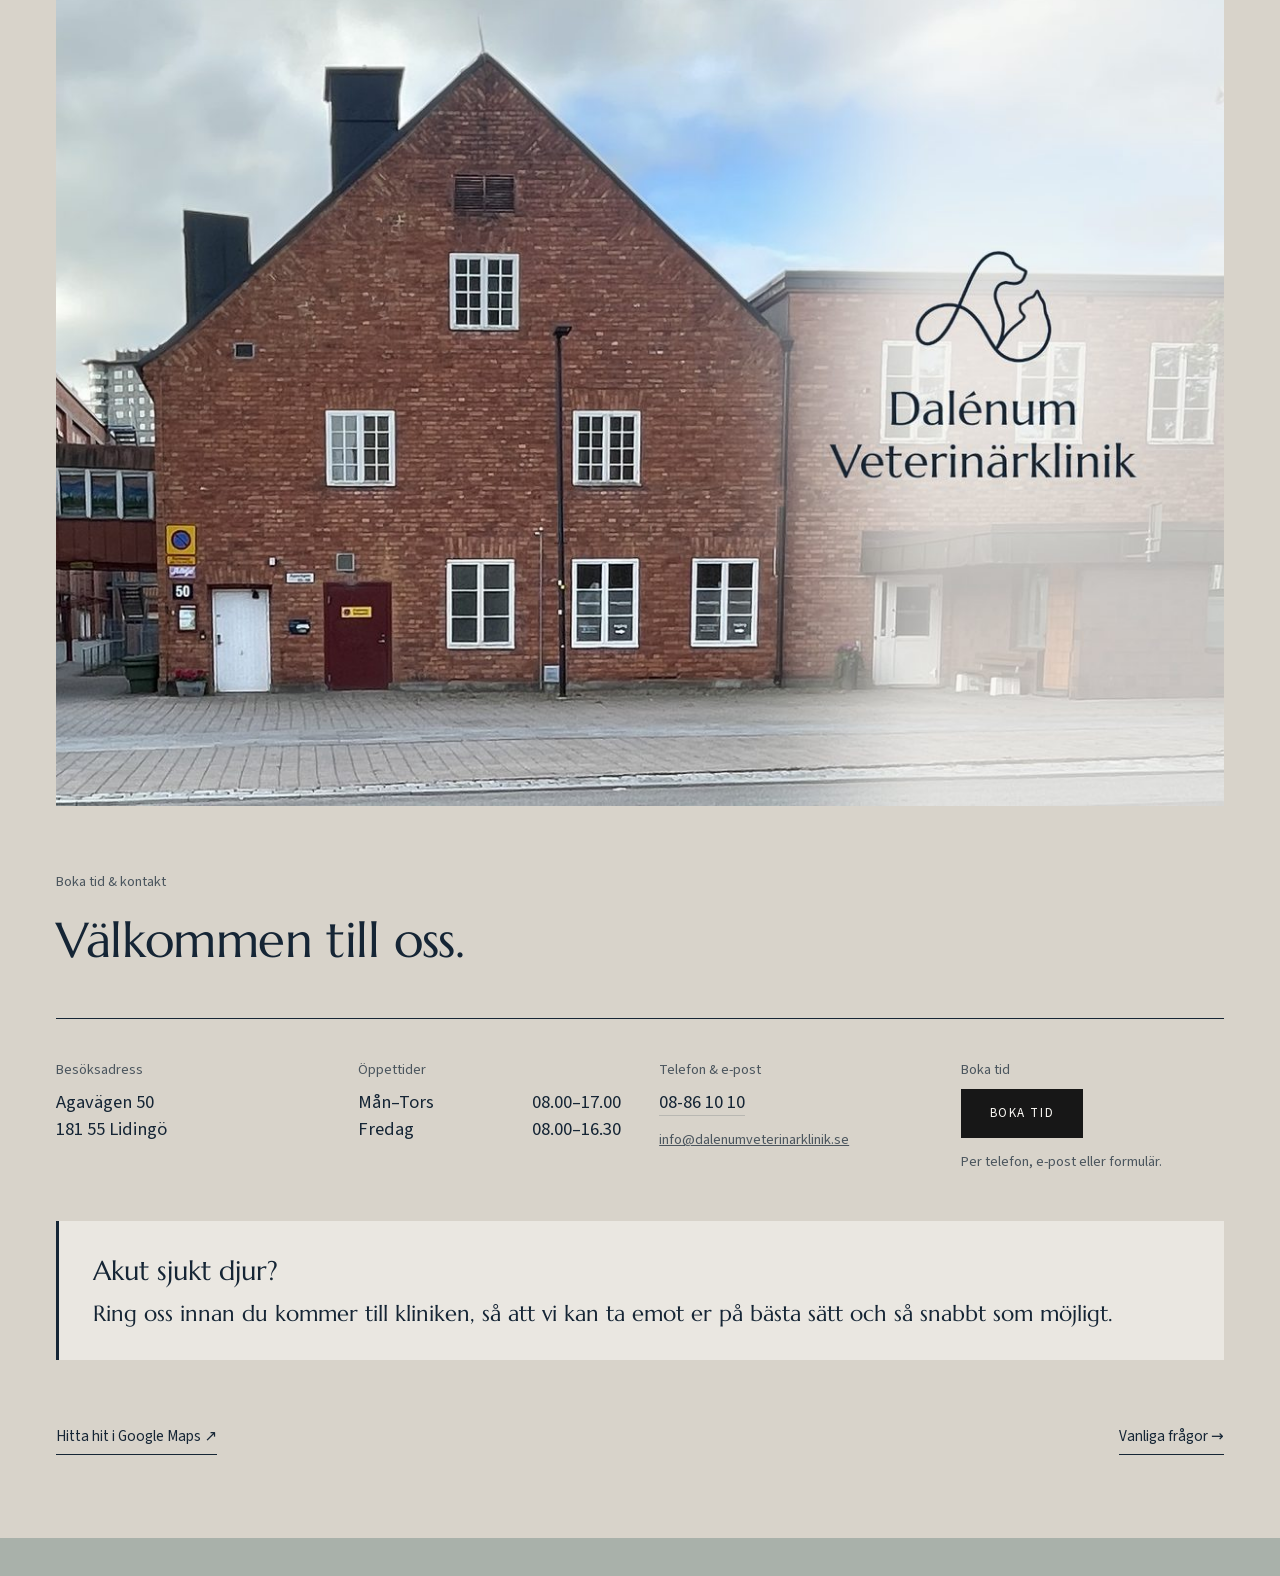
==== commit 9006af45: "Startsida: öppettider, telefon och adress under välkomsttexten borttagna" ====
--- a/index.html
+++ b/index.html
@@ -85,11 +85,6 @@
           </div>
         </div>
       </div>
-      <div class="facts">
-        <div><h3>Öppettider</h3><p>Måndag–Torsdag 08.00–17.00<br>Fredag 08.00–16.30</p></div>
-        <div><h3>Telefon</h3><p><a href="#" data-forslag-av aria-disabled="true" title="Avstängt i designförslaget">08-86 10 10</a><br><a href="#" data-forslag-av aria-disabled="true" title="Avstängt i designförslaget">info@dalenumveterinarklinik.se</a></p></div>
-        <div><h3>Adress</h3><p>Agavägen 50<br>181 55 Lidingö</p></div>
-      </div>
     </div>
   </section>
 
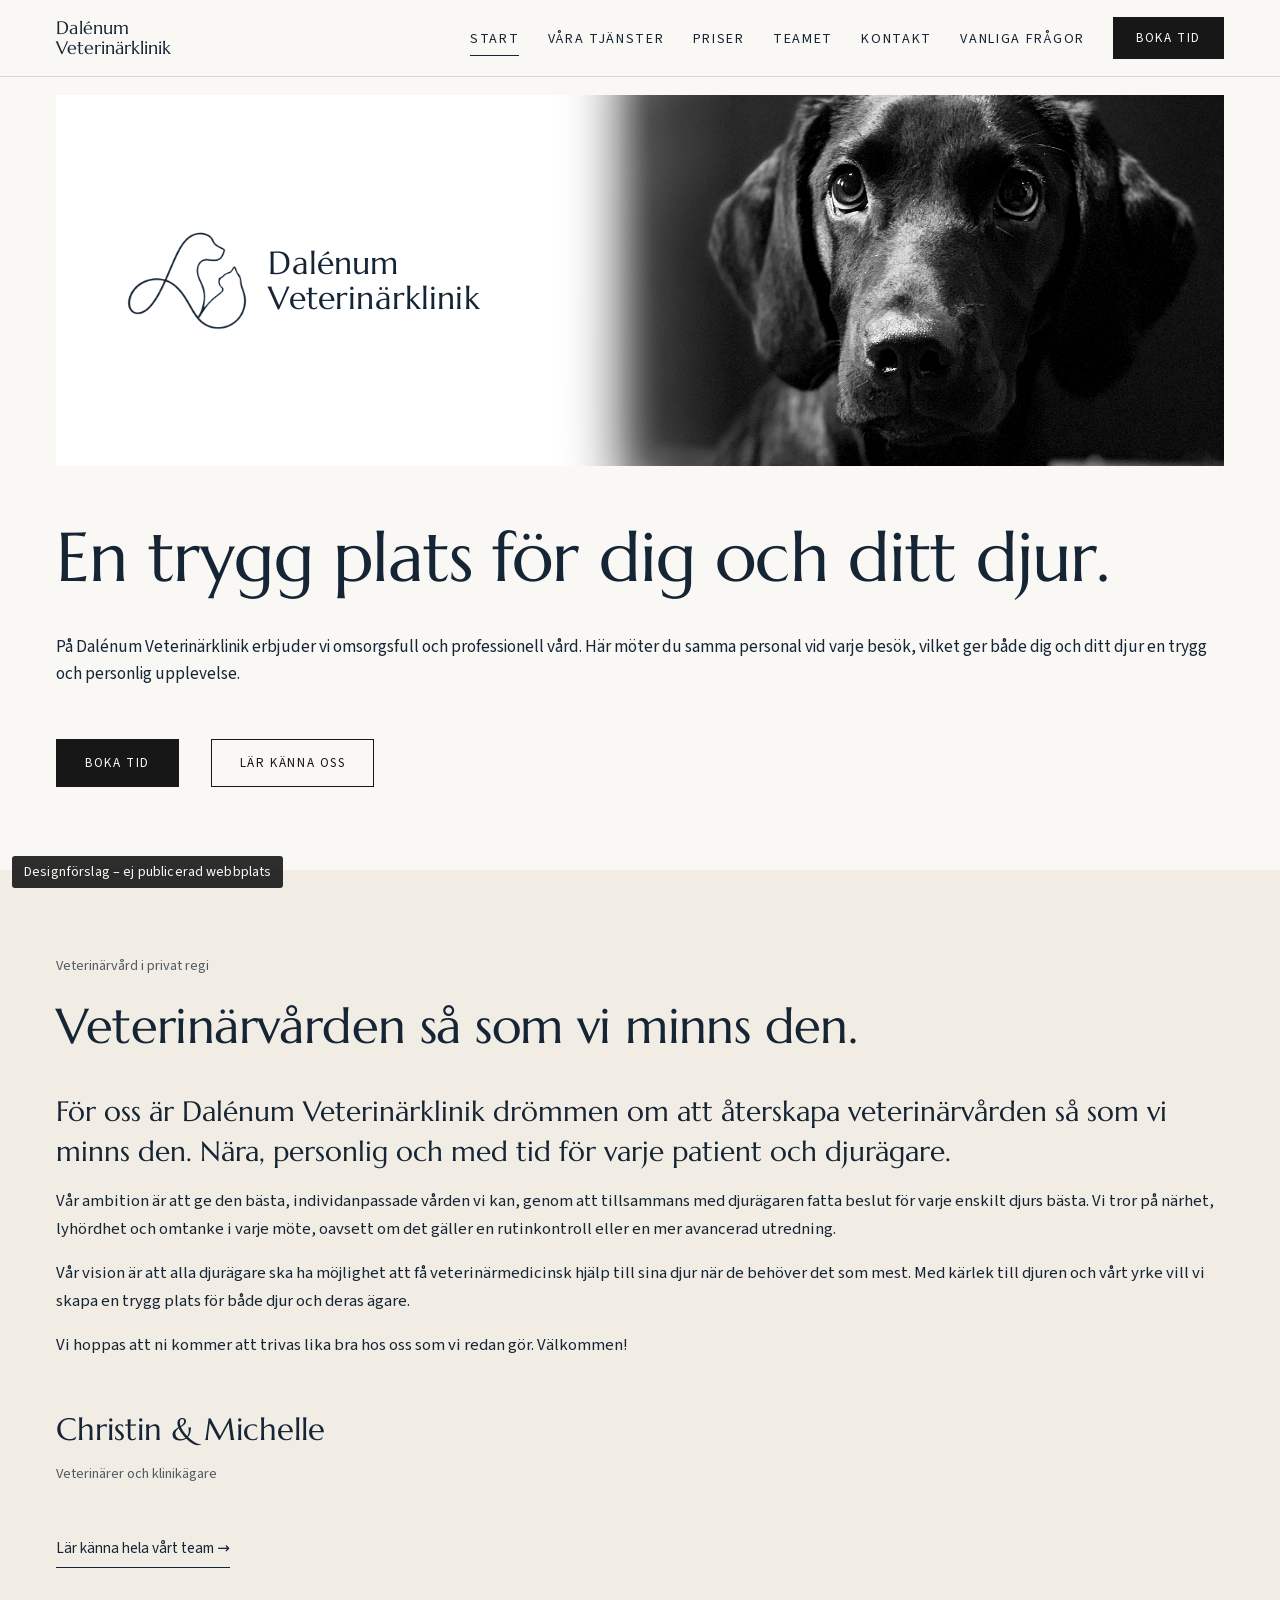
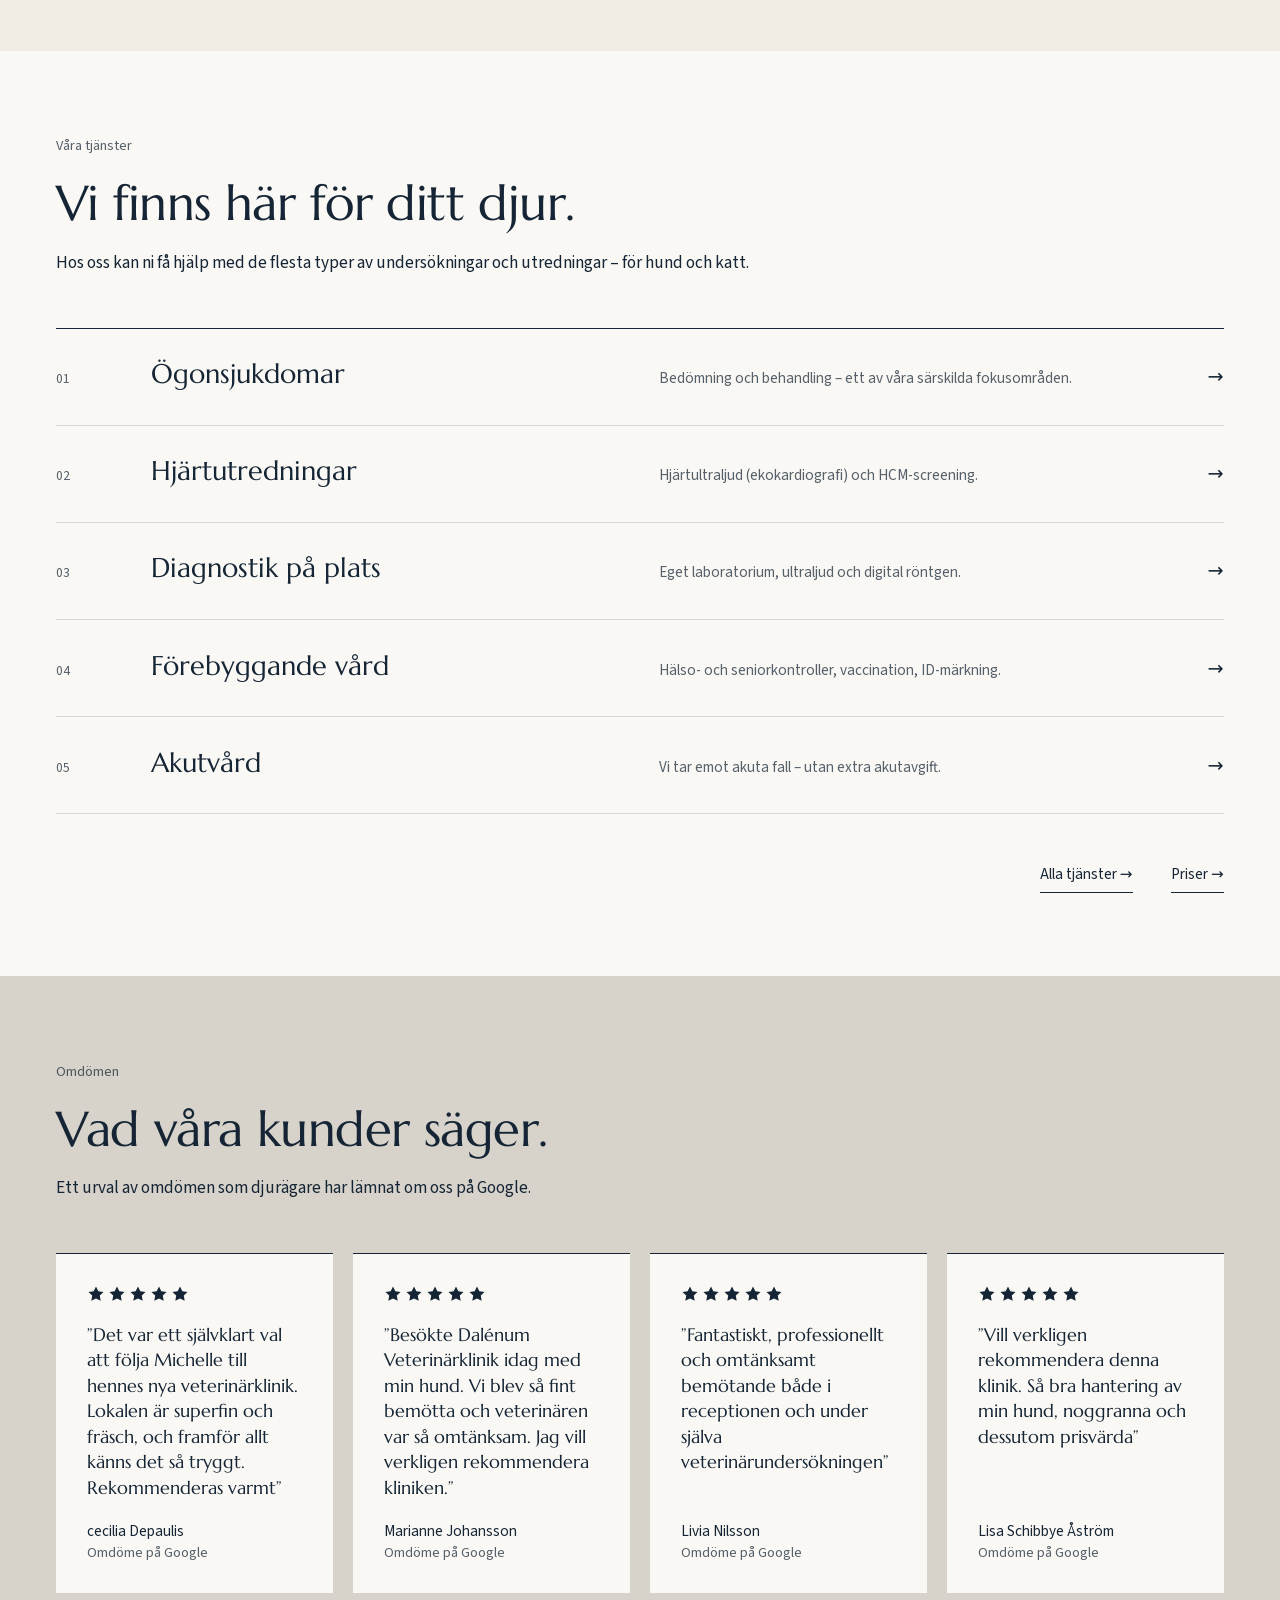
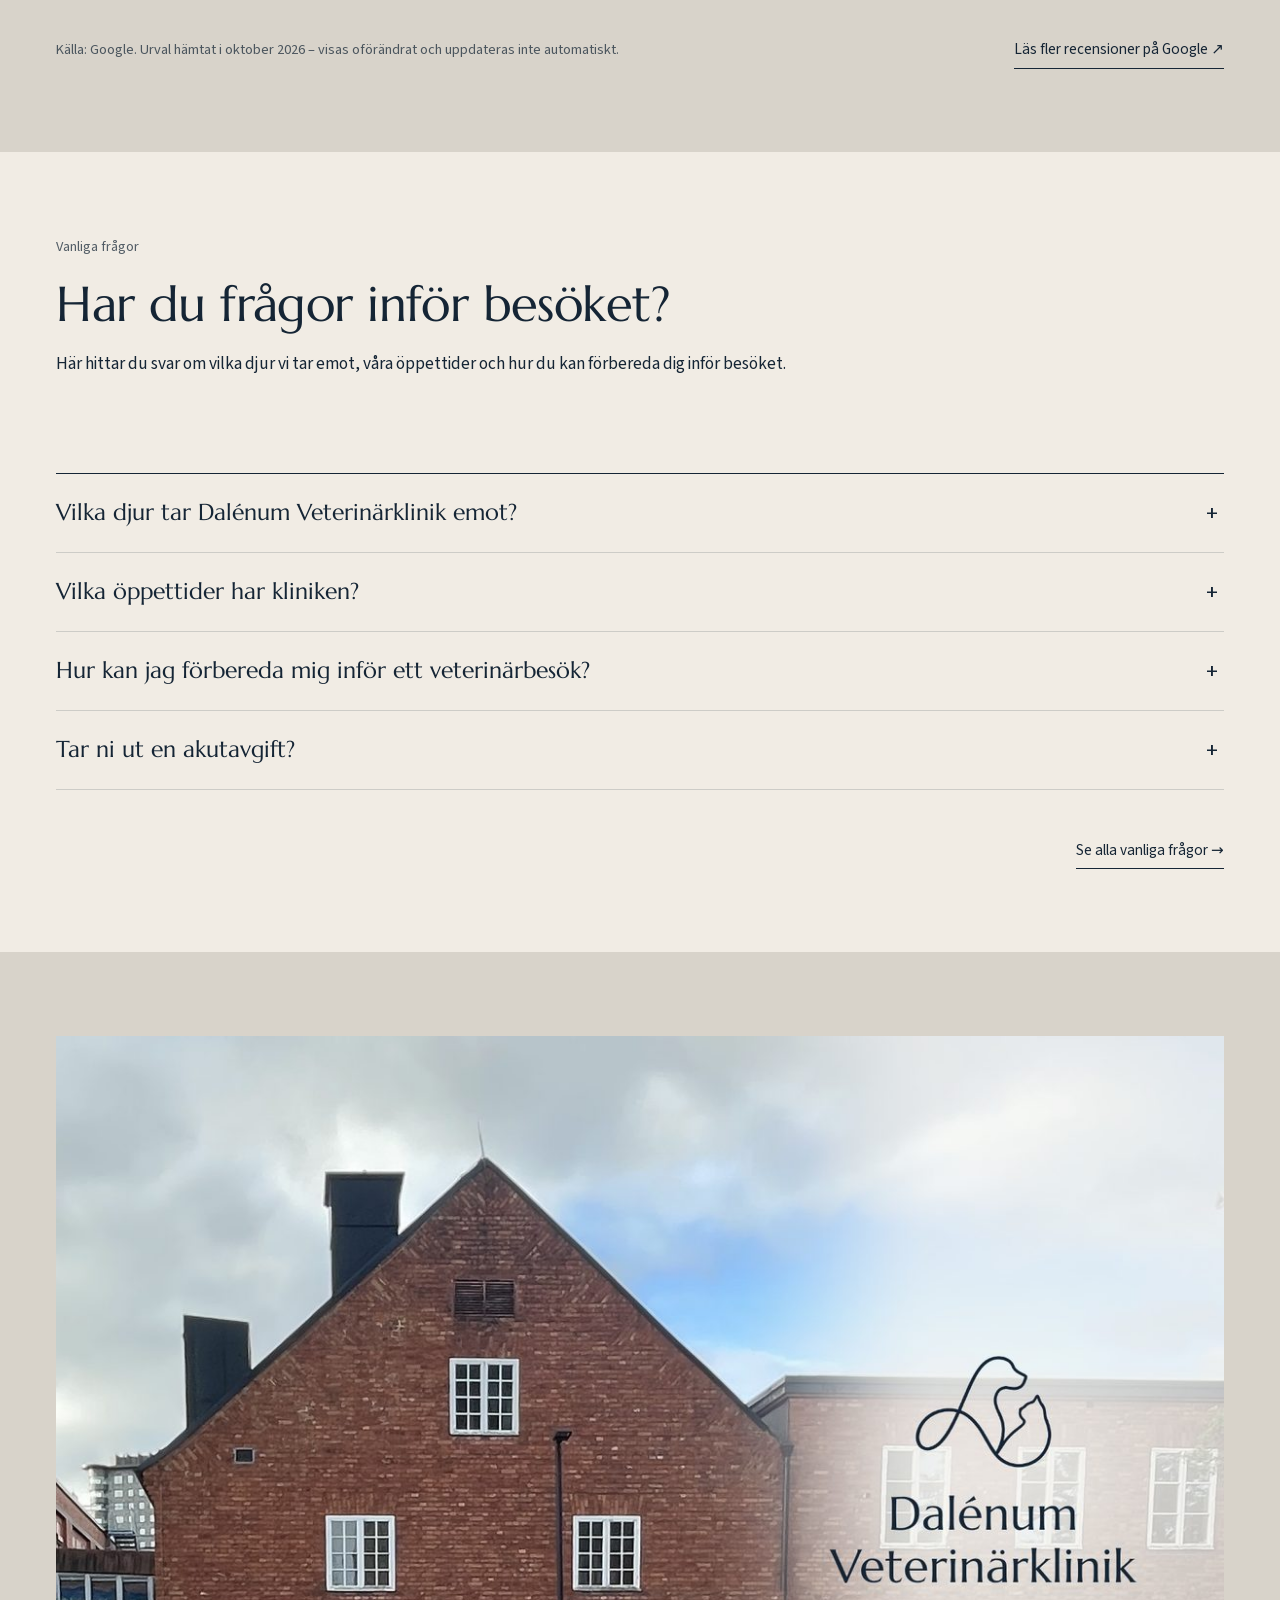
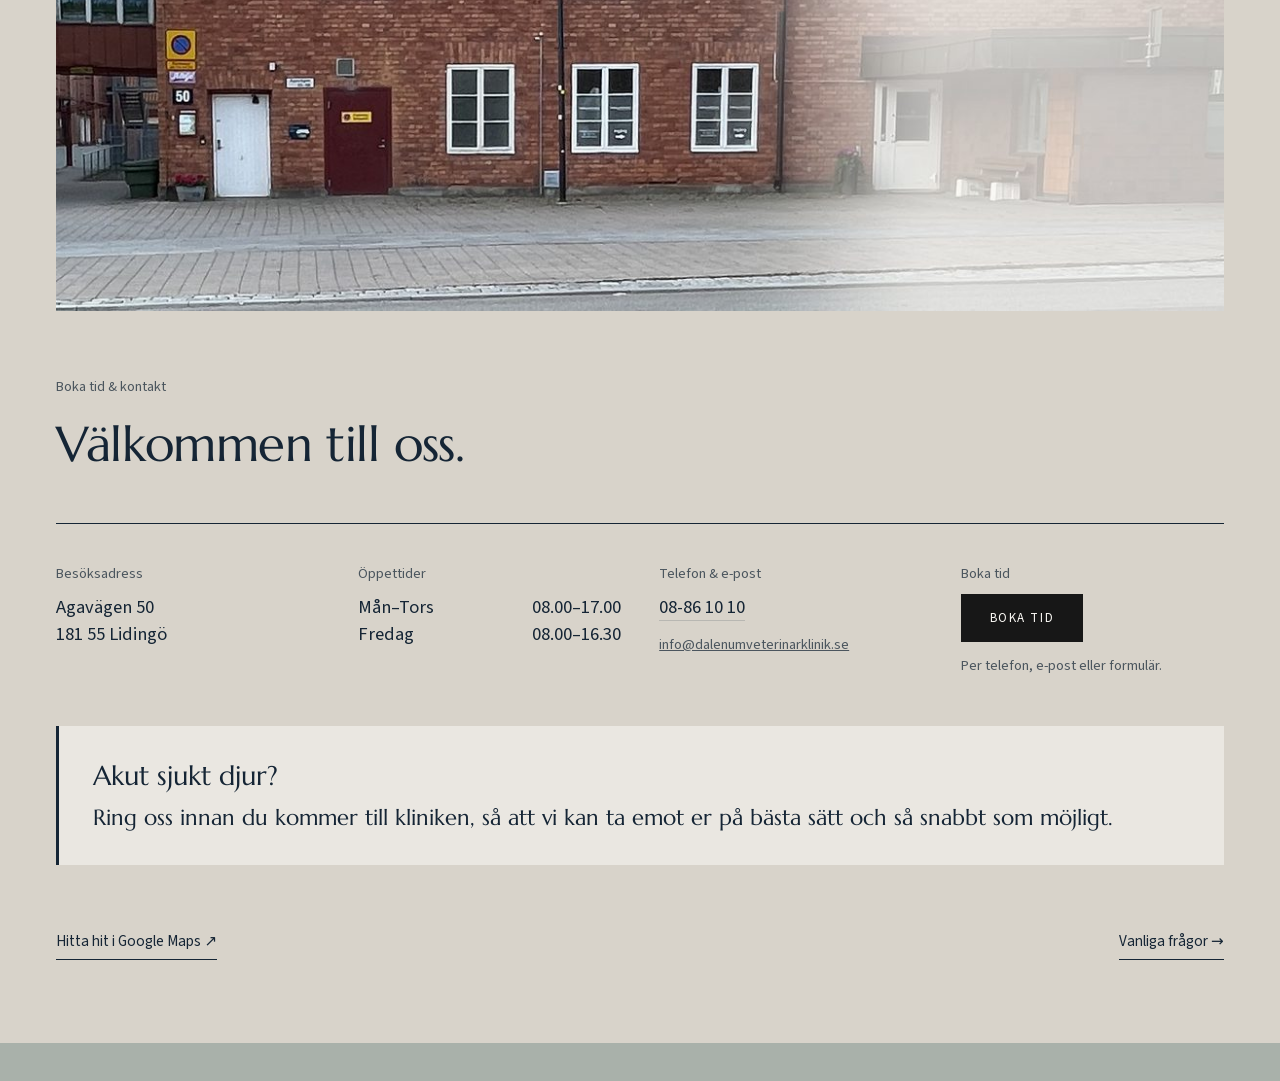
==== commit 264014a1: "Startsida: porträtten av Christin och Michelle borttagna (finns på Teamet)" ====
--- a/index.html
+++ b/index.html
@@ -100,10 +100,6 @@
           <p>Vi hoppas att ni kommer att trivas lika bra hos oss som vi redan gör. Välkommen!</p>
         </div>
         <p class="signature">Christin &amp; Michelle<small>Veterinärer och klinikägare</small></p>
-        <div class="duo">
-          <figure><img src="assets/bilder/webbplats/christin-ruhig.jpg" alt="Christin, veterinär och klinikägare" loading="lazy"><figcaption>Christin</figcaption></figure>
-          <figure><img src="assets/bilder/webbplats/michelle-ruhig.jpg" alt="Michelle, veterinär och klinikägare" loading="lazy"><figcaption>Michelle</figcaption></figure>
-        </div>
         <div class="actions"><a class="link-arrow" href="team.html">Lär känna hela vårt team →</a></div>
       </div>
     </div>
--- a/assets/css/site.css
+++ b/assets/css/site.css
@@ -526,3 +526,9 @@
 /* Akut-Hinweis größer und auffälliger (Boka tid, Kontakt, Startseite) (Entwurf 02.11.2026) */
 .emergency { font-family: var(--serif); font-size: clamp(1.2rem, 1.7vw, 1.55rem); line-height: 1.45; padding: clamp(22px, 2.4vw, 32px) clamp(22px, 2.6vw, 36px); border-left-width: 3px; }
 .emergency strong { display: block; margin-bottom: 6px; font-weight: 400; font-size: 1.25em; }
+/* Startsida: brevet över hela bredden */
+.greeting--duo-under .letter { max-width: none; font-size: clamp(1.05rem, 1.3vw, 1.25rem); }
+.greeting--duo-under .letter p:first-child { font-size: clamp(1.4rem, 2.2vw, 2rem); }
+/* Navigation: något större text */
+.nav a:not(.btn) { font-size: 0.88rem; }
+.nav .btn, .header-actions .btn { font-size: 0.82rem; }
